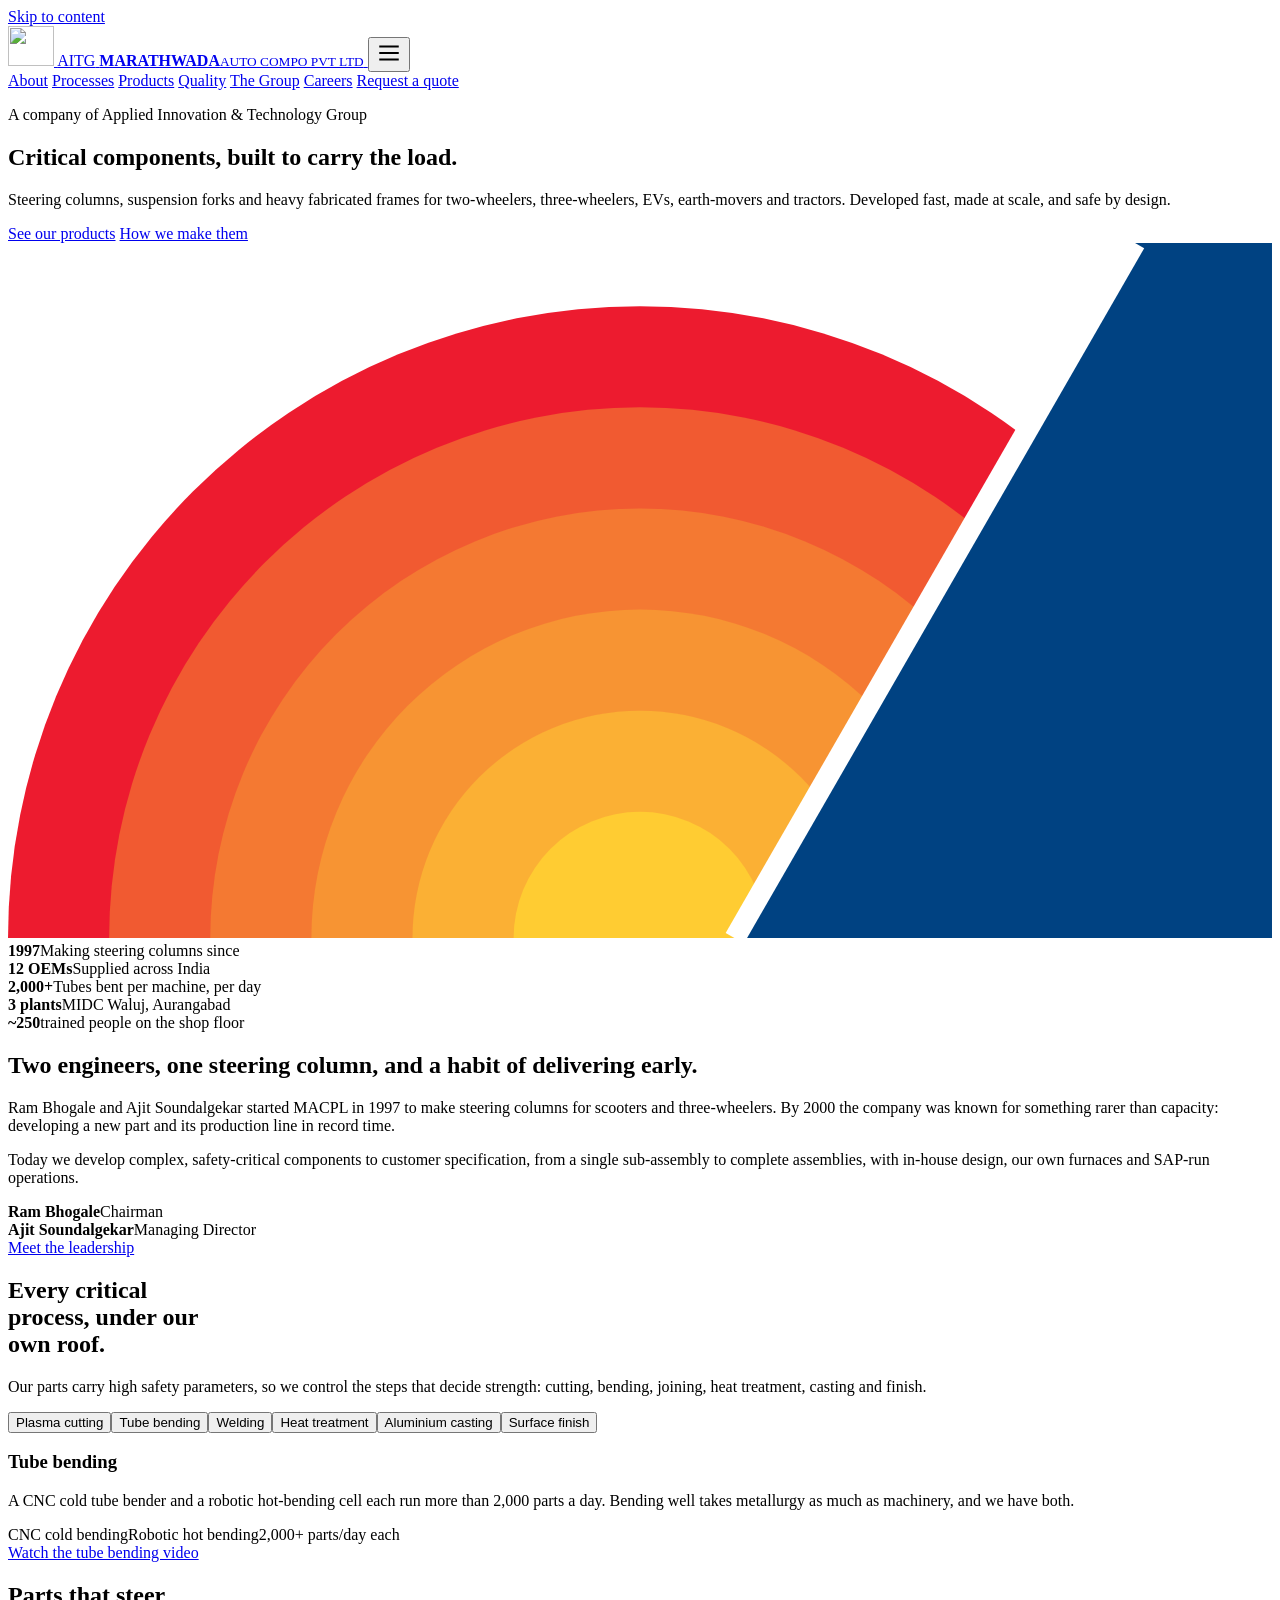
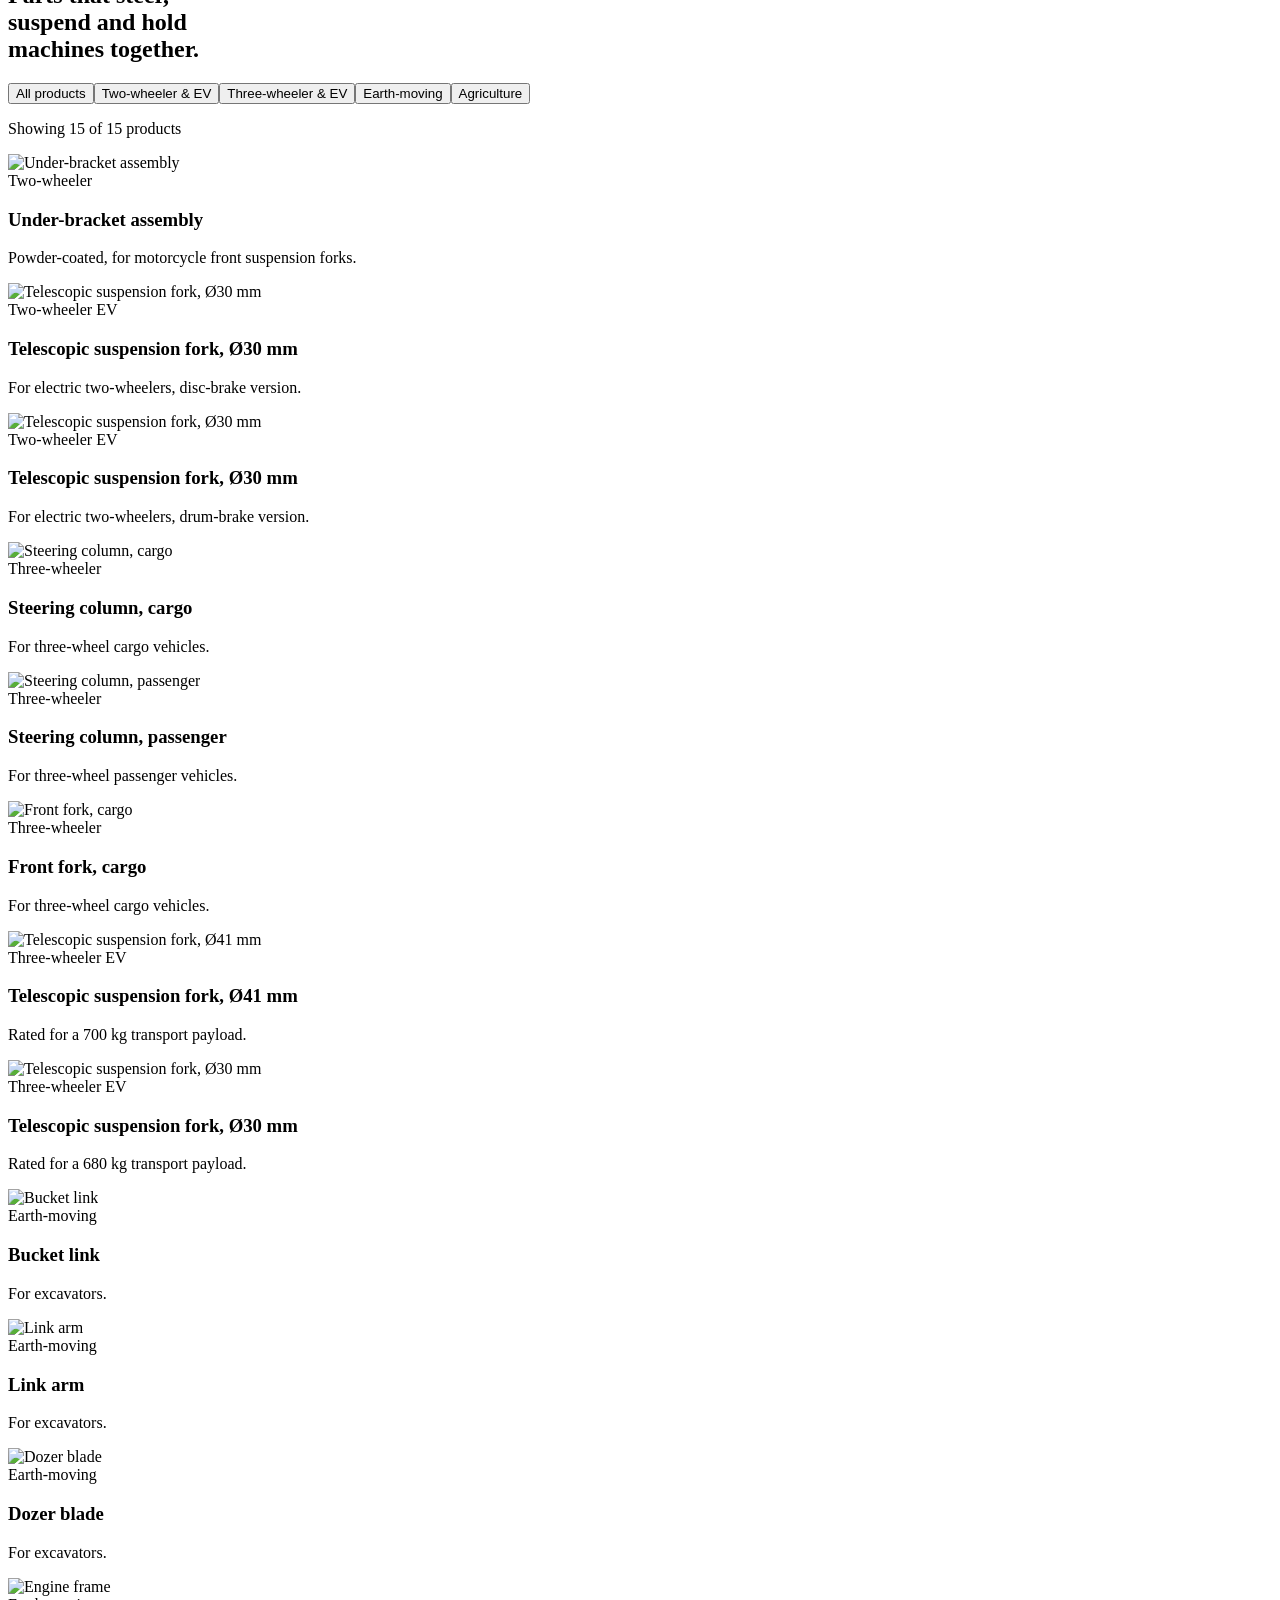
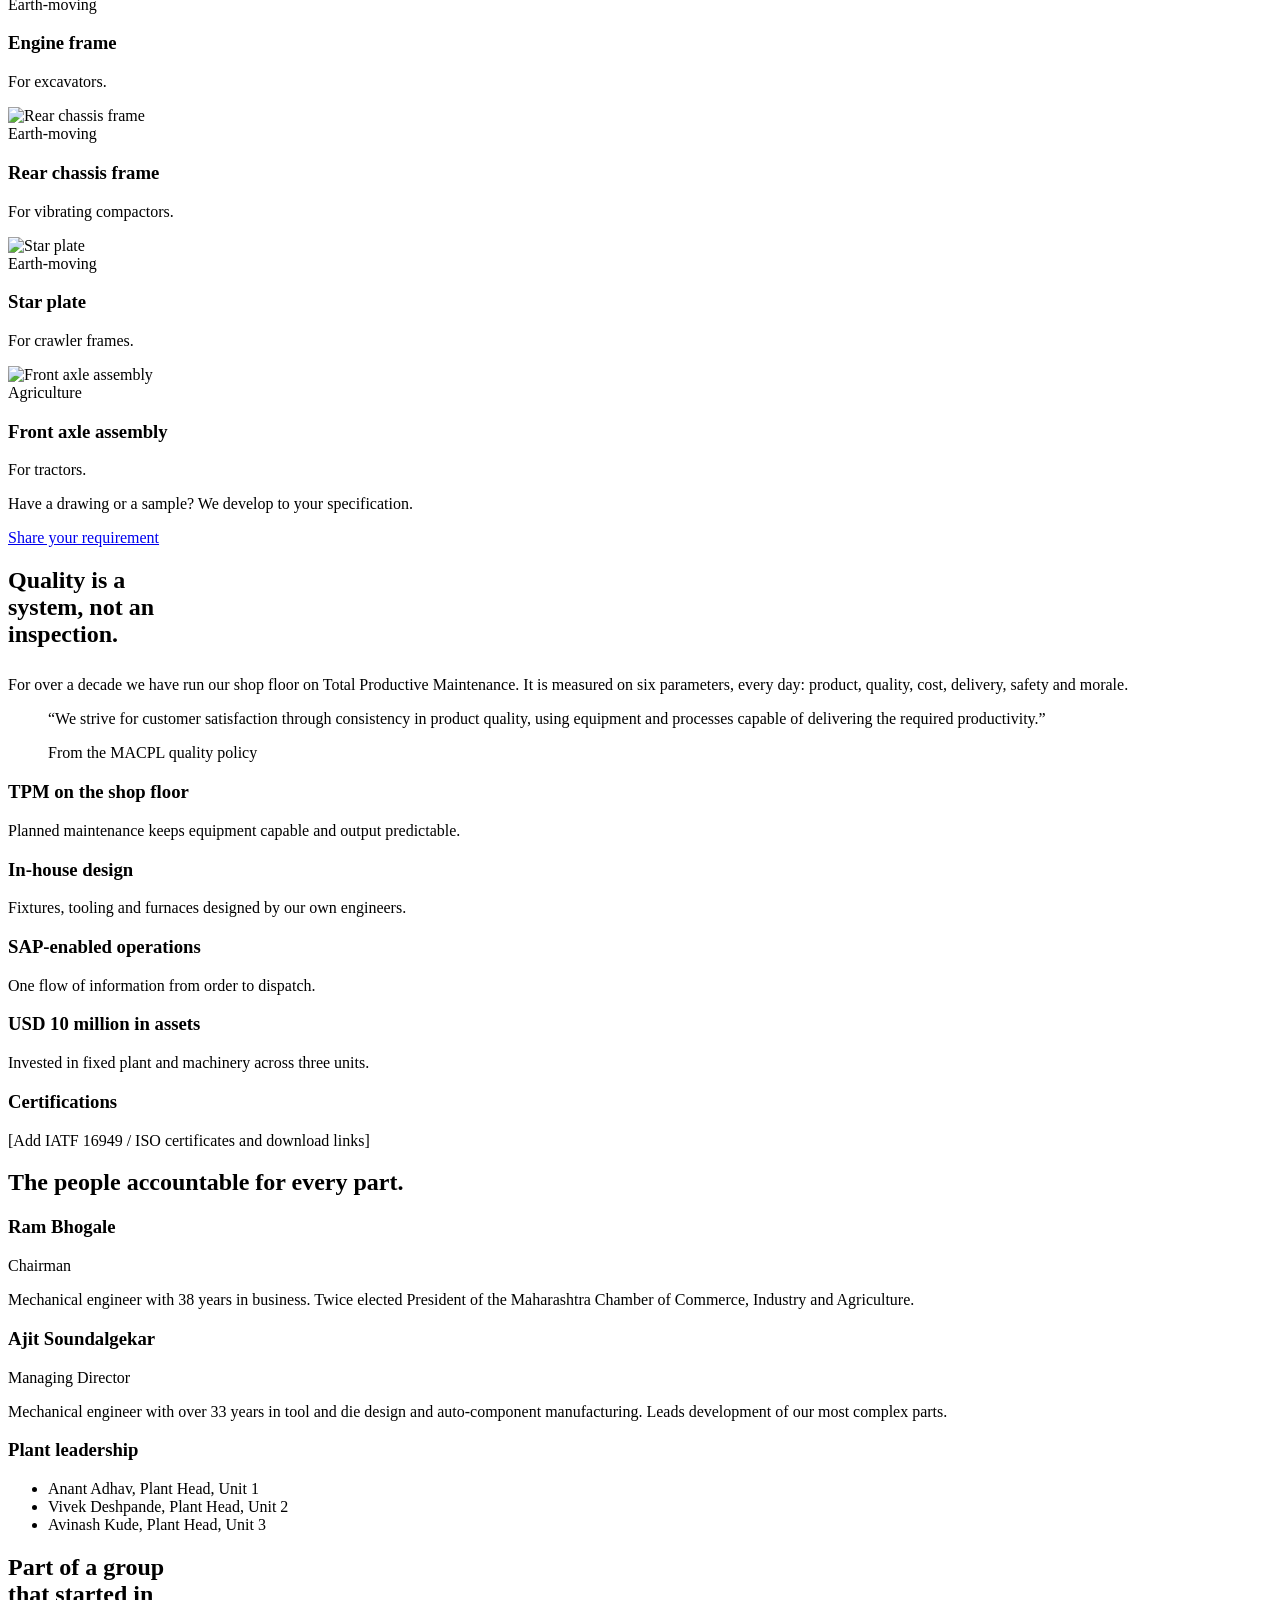
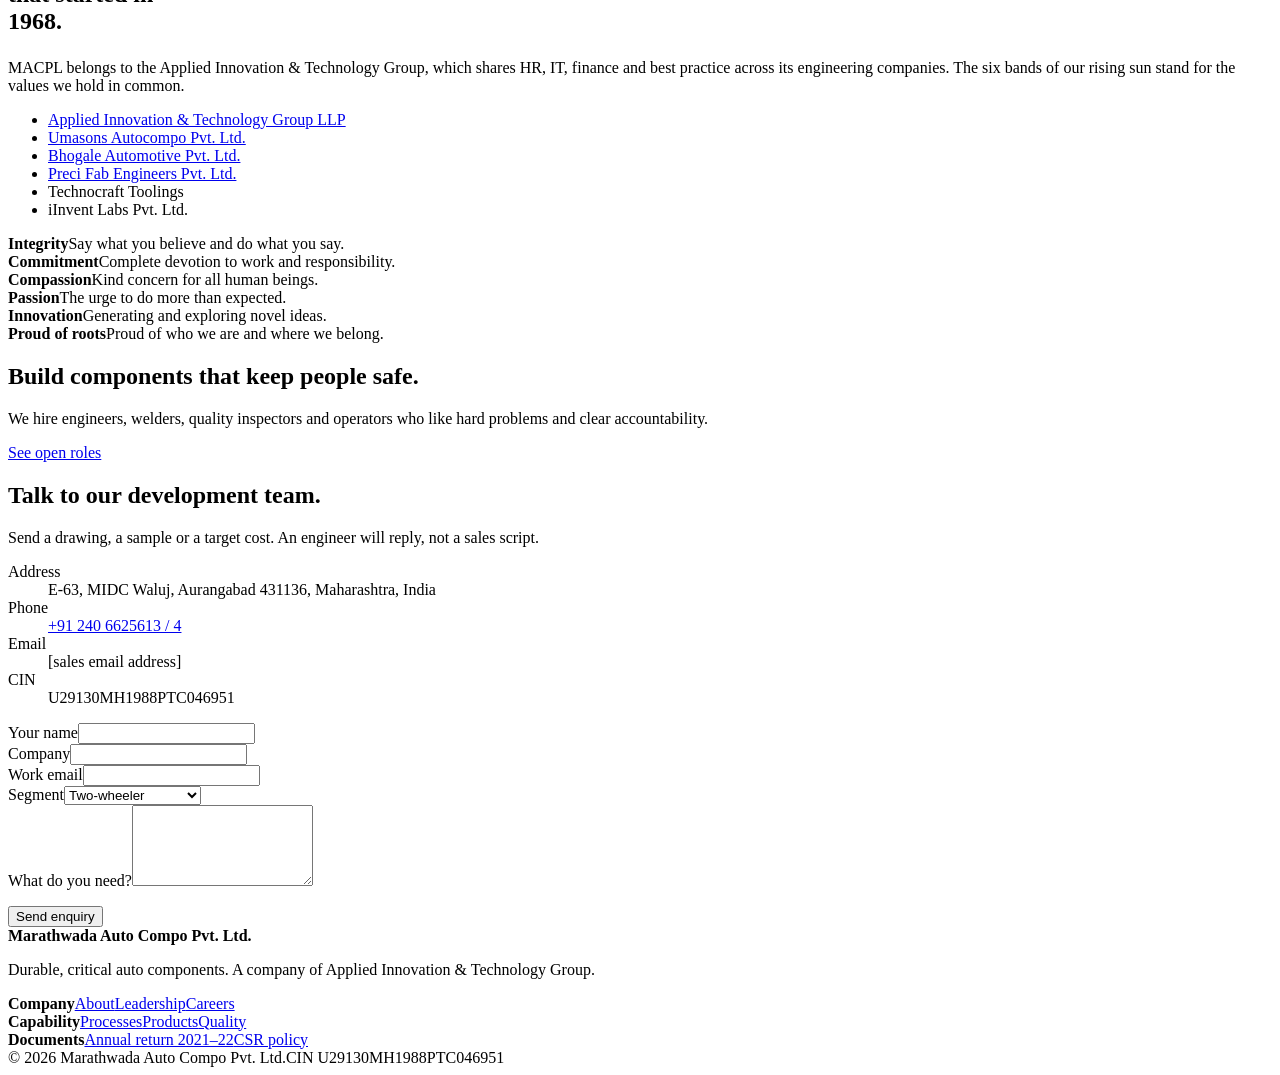
==== index.html @ 418ced43 "Use stand-in photos in place of image placeholders Point process and product data and the About and " ====
<!doctype html>
<html lang="en">
<head>
<meta charset="utf-8">
<meta name="viewport" content="width=device-width, initial-scale=1">
<title>Marathwada Auto Compo Pvt. Ltd. | Critical auto components, Aurangabad</title>
<meta name="description" content="MACPL develops and manufactures safety-critical auto components — steering columns, suspension forks and fabricated frames — for 2W, 3W, EV, earth-moving and agricultural OEMs. MIDC Waluj, Aurangabad.">
<meta name="theme-color" content="#004282">
<meta property="og:title" content="Marathwada Auto Compo Pvt. Ltd.">
<meta property="og:description" content="Critical components, built to carry the load. A company of Applied Innovation &amp; Technology Group.">
<meta property="og:type" content="website">
<link rel="icon" type="image/svg+xml" href="assets/images/sun-mark.svg">
<link rel="preconnect" href="https://fonts.googleapis.com">
<link rel="preconnect" href="https://fonts.gstatic.com" crossorigin>
<link rel="stylesheet" href="https://fonts.googleapis.com/css2?family=Saira:wght@400;500;600;700&amp;display=swap">
<link rel="stylesheet" href="assets/css/style.css">
<script type="application/ld+json">
{"@context":"https://schema.org","@type":"Organization","name":"Marathwada Auto Compo Pvt. Ltd.","alternateName":"MACPL","url":"https://www.macpl-aitg.co/","telephone":"+91-240-6625613","parentOrganization":{"@type":"Organization","name":"Applied Innovation & Technology Group"},"address":{"@type":"PostalAddress","streetAddress":"E-63, MIDC Waluj","addressLocality":"Aurangabad","postalCode":"431136","addressRegion":"Maharashtra","addressCountry":"IN"}}
</script>
</head>
<body>
<a class="skip" href="#main">Skip to content</a>

<header class="site-header">
  <div class="wrap" style="position:relative">
    <a class="brand" href="#top" aria-label="Marathwada Auto Compo home">
      <!-- Replace this lockup with the master AITG–MACPL logo artwork (SVG) from the brand custodian -->
      <img src="assets/images/sun-mark.svg" width="46" height="40" alt="">
      <span class="brand-aitg">AITG</span>
      <span class="brand-rule"></span>
      <span class="brand-name"><b>MARATHWADA</b><small>AUTO COMPO PVT LTD</small></span>
    </a>
    <button class="menu-btn" aria-label="Open menu" aria-expanded="false" aria-controls="site-nav">
      <svg width="26" height="26" viewBox="0 0 24 24" fill="none" stroke="currentColor" stroke-width="2" aria-hidden="true"><path d="M3 6h18M3 12h18M3 18h18"/></svg>
    </button>
    <nav id="site-nav" class="nav" aria-label="Main">
      <a class="navlink" href="#about">About</a>
      <a class="navlink" href="#processes">Processes</a>
      <a class="navlink" href="#products">Products</a>
      <a class="navlink" href="#quality">Quality</a>
      <a class="navlink" href="#group">The Group</a>
      <a class="navlink" href="#careers">Careers</a>
      <a class="btn btn-sun" href="#contact">Request a quote</a>
    </nav>
  </div>
</header>

<main id="main">

<section id="top" class="hero">
  <div class="wrap hero-grid">
    <div class="hero-text">
      <p class="hero-kicker">A company of Applied Innovation &amp; Technology Group</p>
      <h1>Critical components, built to carry the load.</h1>
      <p class="sub">Steering columns, suspension forks and heavy fabricated frames for two-wheelers, three-wheelers, EVs, earth-movers and tractors. Developed fast, made at scale, and safe by design.</p>
      <div class="hero-ctas">
        <a class="btn btn-sun" href="#products">See our products</a>
        <a class="btn btn-line" href="#processes">How we make them</a>
      </div>
    </div>
    <div class="sun-wrap" aria-hidden="true">
      <svg viewBox="0 0 600 330">
        <defs><clipPath id="hz"><rect width="600" height="330"/></clipPath></defs>
        <g clip-path="url(#hz)">
          <circle class="band" style="animation-delay:.05s" cx="300" cy="330" r="300" fill="#ED1B2F"/>
          <circle class="band" style="animation-delay:.15s" cx="300" cy="330" r="252" fill="#F15A31"/>
          <circle class="band" style="animation-delay:.25s" cx="300" cy="330" r="204" fill="#F47932"/>
          <circle class="band" style="animation-delay:.35s" cx="300" cy="330" r="156" fill="#F79433"/>
          <circle class="band" style="animation-delay:.45s" cx="300" cy="330" r="108" fill="#FBB034"/>
          <circle class="band" style="animation-delay:.55s" cx="300" cy="330" r="60" fill="#FFCC32"/>
          <g class="cut"><polygon points="345,330 535,0 620,0 620,330" fill="#004282"/><line x1="345" y1="330" x2="535" y2="0" stroke="#fff" stroke-width="10"/></g>
        </g>
      </svg>
    </div>
  </div>
  <div class="facts">
    <div class="wrap">
      <div class="fact"><b>1997</b><span>Making steering columns since</span></div>
      <div class="fact"><b>12 OEMs</b><span>Supplied across India</span></div>
      <div class="fact"><b>2,000+</b><span>Tubes bent per machine, per day</span></div>
      <div class="fact"><b>3 plants</b><span>MIDC Waluj, Aurangabad</span></div>
    </div>
  </div>
</section>

<section id="about" class="sec">
  <div class="wrap split">
    <div class="about-media">
      <div class="ph" role="img" aria-label="Robotic welding cell on the Unit 1 shop floor" style="background-image:url(assets/images/photos/sections/shop-floor.jpg)"></div>
      <div class="about-badge"><b>~250</b><span>trained people on the shop floor</span></div>
    </div>
    <div class="about-copy">
      <h2 class="sec-h">Two engineers, one steering column, and a habit of delivering early.</h2>
      <p class="lead">Ram Bhogale and Ajit Soundalgekar started MACPL in 1997 to make steering columns for scooters and three-wheelers. By 2000 the company was known for something rarer than capacity: developing a new part and its production line in record time.</p>
      <p class="lead">Today we develop complex, safety-critical components to customer specification, from a single sub-assembly to complete assemblies, with in-house design, our own furnaces and SAP-run operations.</p>
      <div class="people-mini">
        <div><b>Ram Bhogale</b><span>Chairman</span></div>
        <div><b>Ajit Soundalgekar</b><span>Managing Director</span></div>
        <a href="#leadership">Meet the leadership</a>
      </div>
    </div>
  </div>
</section>

<section id="processes" class="sec bg-soft">
  <div class="wrap">
    <div class="sec-top">
      <h2 class="sec-h" style="max-width:16ch">Every critical process, under our own roof.</h2>
      <p>Our parts carry high safety parameters, so we control the steps that decide strength: cutting, bending, joining, heat treatment, casting and finish.</p>
    </div>
    <div class="proc">
      <div id="proc-tabs" class="proc-tabs" role="tablist" aria-label="Processes" aria-orientation="vertical"></div>
      <div id="proc-panel" class="proc-body" role="tabpanel" tabindex="0"></div>
    </div>
  </div>
</section>

<section id="products" class="sec">
  <div class="wrap">
    <h2 class="sec-h" style="max-width:20ch">Parts that steer, suspend and hold machines together.</h2>
    <div id="filters" class="filters" role="group" aria-label="Filter by segment"></div>
    <p id="product-count" class="count" aria-live="polite"></p>
    <div id="product-grid" class="grid-products"></div>
    <div class="cta-band">
      <p>Have a drawing or a sample? We develop to your specification.</p>
      <a class="btn btn-sun" href="#contact">Share your requirement</a>
    </div>
  </div>
</section>

<section id="quality" class="sec dark">
  <div class="wrap split" style="align-items:flex-start">
    <div style="flex:1 1 440px">
      <h2 class="sec-h" style="max-width:16ch">Quality is a system, not an inspection.</h2>
      <p class="lead" style="margin-top:28px">For over a decade we have run our shop floor on Total Productive Maintenance. It is measured on six parameters, every day: product, quality, cost, delivery, safety and morale.</p>
      <blockquote class="quote">
        <p>“We strive for customer satisfaction through consistency in product quality, using equipment and processes capable of delivering the required productivity.”</p>
        <footer>From the MACPL quality policy</footer>
      </blockquote>
    </div>
    <div class="q-grid">
      <div><h3>TPM on the shop floor</h3><p>Planned maintenance keeps equipment capable and output predictable.</p></div>
      <div><h3>In-house design</h3><p>Fixtures, tooling and furnaces designed by our own engineers.</p></div>
      <div><h3>SAP-enabled operations</h3><p>One flow of information from order to dispatch.</p></div>
      <div><h3>USD 10 million in assets</h3><p>Invested in fixed plant and machinery across three units.</p></div>
      <div class="wide"><h3>Certifications</h3><p>[Add IATF 16949 / ISO certificates and download links]</p></div>
    </div>
  </div>
</section>

<section id="leadership" class="sec">
  <div class="wrap">
    <h2 class="sec-h">The people accountable for every part.</h2>
    <div class="people">
      <div class="person">
        <div class="ph avatar" role="img" aria-label="Portrait of Ram Bhogale (placeholder)"></div>
        <h3>Ram Bhogale</h3><p class="role">Chairman</p>
        <p class="bio">Mechanical engineer with 38 years in business. Twice elected President of the Maharashtra Chamber of Commerce, Industry and Agriculture.</p>
      </div>
      <div class="person">
        <div class="ph avatar" role="img" aria-label="Portrait of Ajit Soundalgekar (placeholder)"></div>
        <h3>Ajit Soundalgekar</h3><p class="role">Managing Director</p>
        <p class="bio">Mechanical engineer with over 33 years in tool and die design and auto-component manufacturing. Leads development of our most complex parts.</p>
      </div>
      <div class="plant">
        <h3>Plant leadership</h3>
        <ul>
          <li>Anant Adhav, Plant Head, Unit 1</li>
          <li>Vivek Deshpande, Plant Head, Unit 2</li>
          <li>Avinash Kude, Plant Head, Unit 3</li>
        </ul>
      </div>
    </div>
  </div>
</section>

<section id="group" class="sec bg-soft">
  <div class="wrap split" style="align-items:flex-start">
    <div style="flex:1 1 420px">
      <h2 class="sec-h" style="max-width:16ch">Part of a group that started in 1968.</h2>
      <p class="lead" style="margin-top:24px">MACPL belongs to the Applied Innovation &amp; Technology Group, which shares HR, IT, finance and best practice across its engineering companies. The six bands of our rising sun stand for the values we hold in common.</p>
      <ul class="group-list">
        <li><a href="http://aitg.co/">Applied Innovation &amp; Technology Group LLP</a></li>
        <li><a href="http://www.uacpl-aitg.co/">Umasons Autocompo Pvt. Ltd.</a></li>
        <li><a href="http://bhogaleauto.com/">Bhogale Automotive Pvt. Ltd.</a></li>
        <li><a href="http://www.precifabengineers.com/">Preci Fab Engineers Pvt. Ltd.</a></li>
        <li>Technocraft Toolings</li>
        <li>iInvent Labs Pvt. Ltd.</li>
      </ul>
    </div>
    <div class="values">
      <div class="value v1"><b>Integrity</b><span>Say what you believe and do what you say.</span></div>
      <div class="value v2"><b>Commitment</b><span>Complete devotion to work and responsibility.</span></div>
      <div class="value v3"><b>Compassion</b><span>Kind concern for all human beings.</span></div>
      <div class="value v4"><b>Passion</b><span>The urge to do more than expected.</span></div>
      <div class="value v5"><b>Innovation</b><span>Generating and exploring novel ideas.</span></div>
      <div class="value v6"><b>Proud of roots</b><span>Proud of who we are and where we belong.</span></div>
    </div>
  </div>
</section>

<section id="careers">
  <div class="wrap">
    <div class="careers">
      <div class="txt">
        <h2>Build components that keep people safe.</h2>
        <p>We hire engineers, welders, quality inspectors and operators who like hard problems and clear accountability.</p>
        <a class="btn btn-sun" href="#contact">See open roles</a>
      </div>
      <div class="ph" role="img" aria-label="Production team at Unit 2" style="background-image:url(assets/images/photos/sections/team.jpg)"></div>
    </div>
  </div>
</section>

<section id="contact" class="sec">
  <div class="wrap split" style="align-items:flex-start">
    <div class="contact-info">
      <h2 class="sec-h">Talk to our development team.</h2>
      <p class="lead" style="margin-top:20px">Send a drawing, a sample or a target cost. An engineer will reply, not a sales script.</p>
      <dl>
        <dt>Address</dt><dd>E-63, MIDC Waluj, Aurangabad 431136, Maharashtra, India</dd>
        <dt>Phone</dt><dd><a href="tel:+912406625613">+91 240 6625613 / 4</a></dd>
        <dt>Email</dt><dd>[sales email address]</dd>
        <dt>CIN</dt><dd>U29130MH1988PTC046951</dd>
      </dl>
    </div>
    <div class="form-box">
      <!-- Add data-endpoint="https://your-form-handler" to send submissions -->
      <form id="enquiry" novalidate>
        <div class="form-grid">
          <div class="field"><label for="f-name">Your name</label><input id="f-name" name="name" type="text" autocomplete="name" required aria-describedby="f-name-err"><span id="f-name-err" class="err"></span></div>
          <div class="field"><label for="f-co">Company</label><input id="f-co" name="company" type="text" autocomplete="organization"></div>
          <div class="field"><label for="f-mail">Work email</label><input id="f-mail" name="email" type="email" autocomplete="email" required aria-describedby="f-mail-err"><span id="f-mail-err" class="err"></span></div>
          <div class="field"><label for="f-seg">Segment</label><select id="f-seg" name="segment"><option>Two-wheeler</option><option>Three-wheeler / EV</option><option>Earth-moving</option><option>Agriculture</option><option>Other</option></select></div>
          <div class="field full"><label for="f-msg">What do you need?</label><textarea id="f-msg" name="message" rows="5" required aria-describedby="f-msg-err"></textarea><span id="f-msg-err" class="err"></span></div>
        </div>
        <p id="form-status" class="err" role="alert"></p>
        <button class="btn btn-sun" type="submit">Send enquiry</button>
      </form>
      <div id="sent" class="sent" hidden>
        <div class="hue-bar" style="background:#F79433"></div>
        <h3 tabindex="-1">Enquiry sent</h3>
        <p>Thank you. Our development team will contact you shortly.</p>
        <button id="send-another" class="pill" type="button" style="align-self:flex-start;background:#004282;color:#fff;margin-top:12px">Send another enquiry</button>
      </div>
    </div>
  </div>
</section>

</main>

<footer class="site-footer">
  <div class="brand-bar"></div>
  <div class="wrap foot">
    <div class="foot-about"><b>Marathwada Auto Compo Pvt. Ltd.</b><p>Durable, critical auto components. A company of Applied Innovation &amp; Technology Group.</p></div>
    <div class="col"><strong>Company</strong><a href="#about">About</a><a href="#leadership">Leadership</a><a href="#careers">Careers</a></div>
    <div class="col"><strong>Capability</strong><a href="#processes">Processes</a><a href="#products">Products</a><a href="#quality">Quality</a></div>
    <div class="col"><strong>Documents</strong><a href="https://www.macpl-aitg.co/images/financials/MACPL-Annual-Return-2021-2022.pdf">Annual return 2021–22</a><a href="https://www.macpl-aitg.co/images/financials/MACPL-CSR-Policy-2022.pdf">CSR policy</a></div>
  </div>
  <div class="wrap legal"><span>© <span id="year">2026</span> Marathwada Auto Compo Pvt. Ltd.</span><span>CIN U29130MH1988PTC046951</span></div>
</footer>

<script src="assets/js/main.js" defer></script>
</body>
</html>
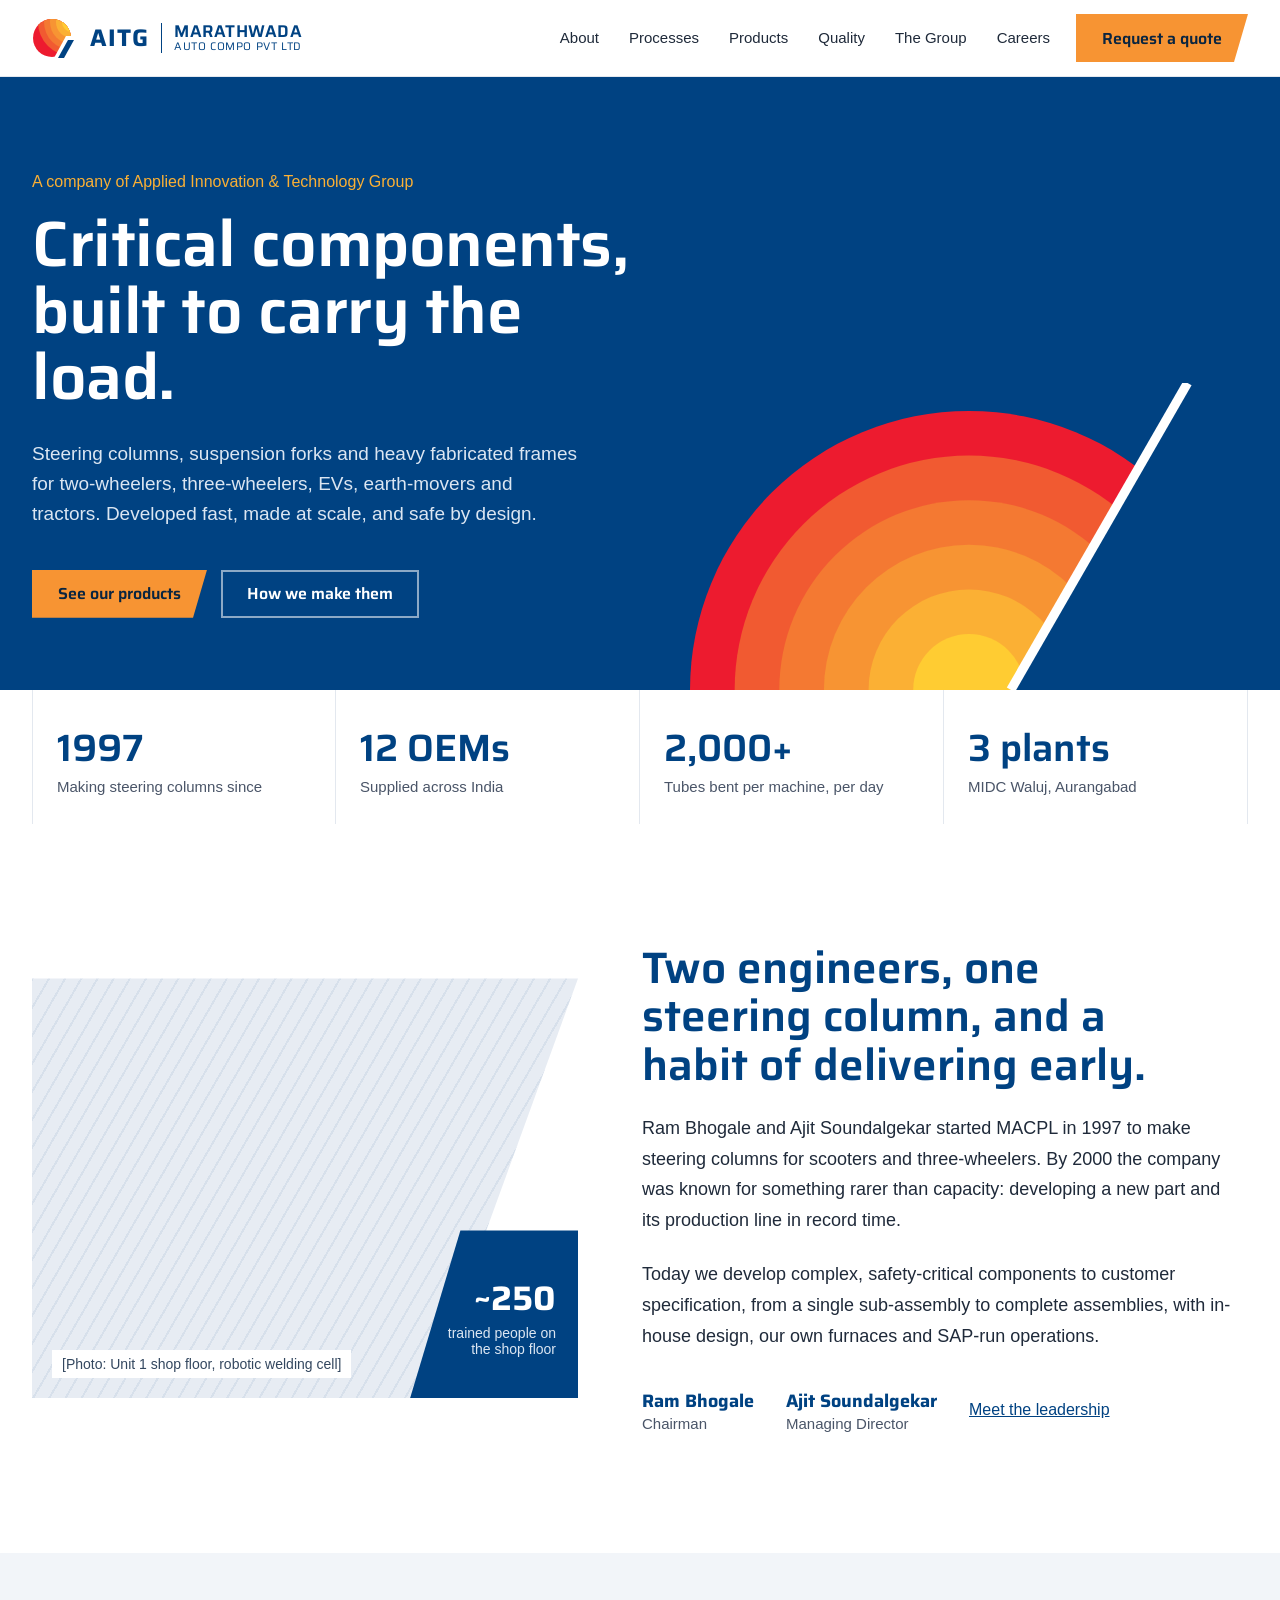
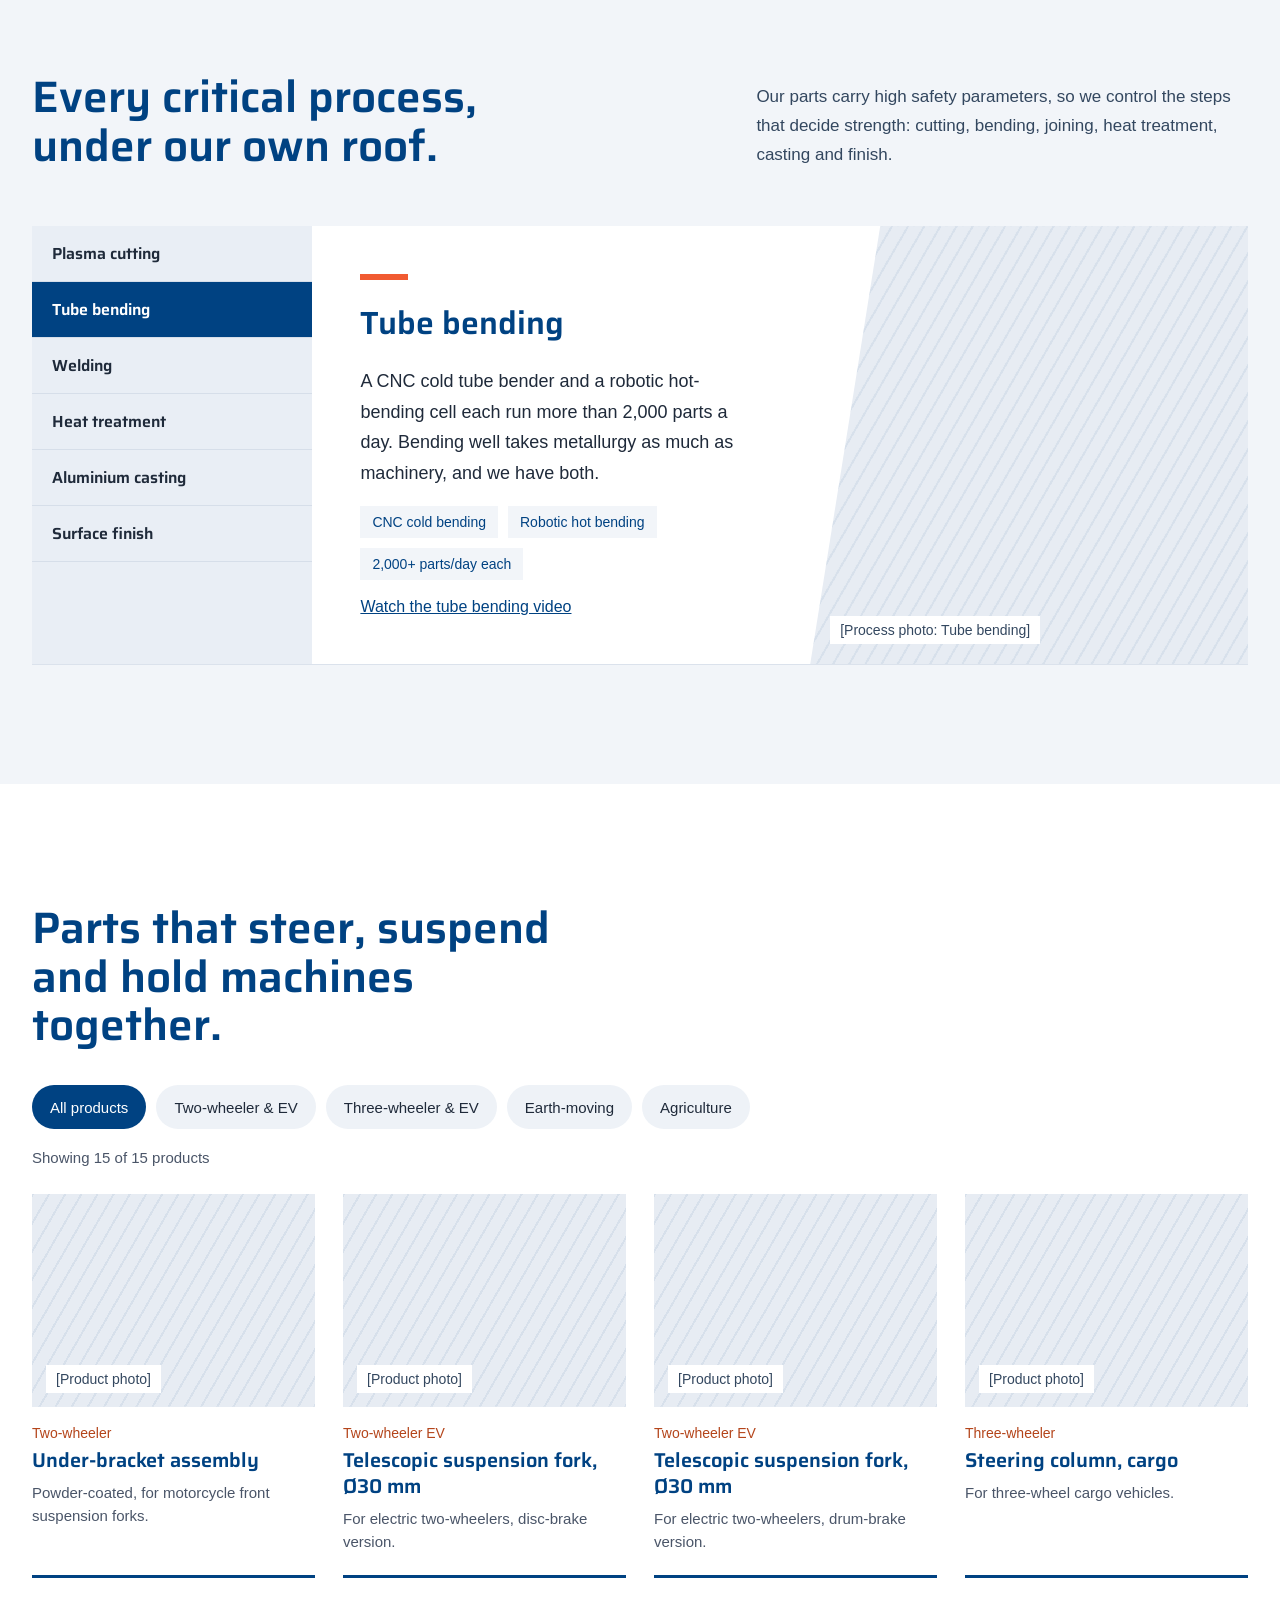
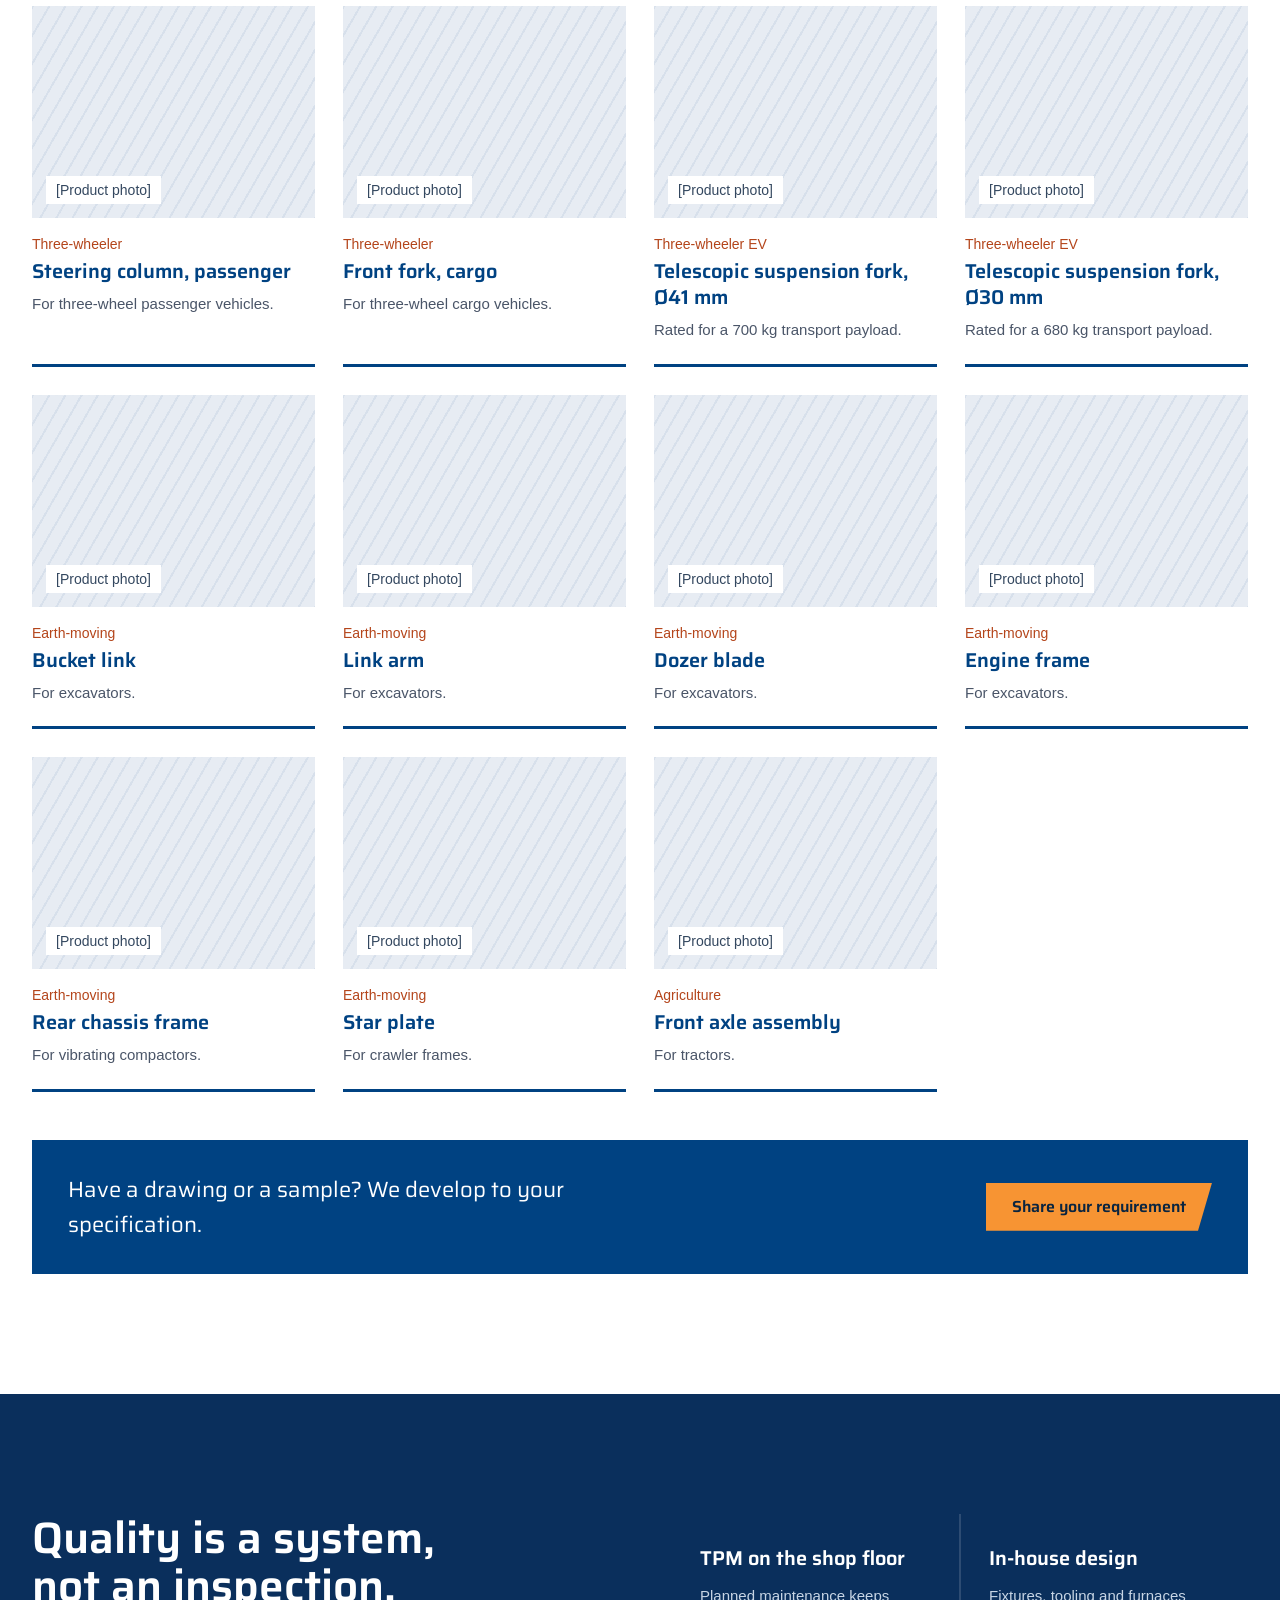
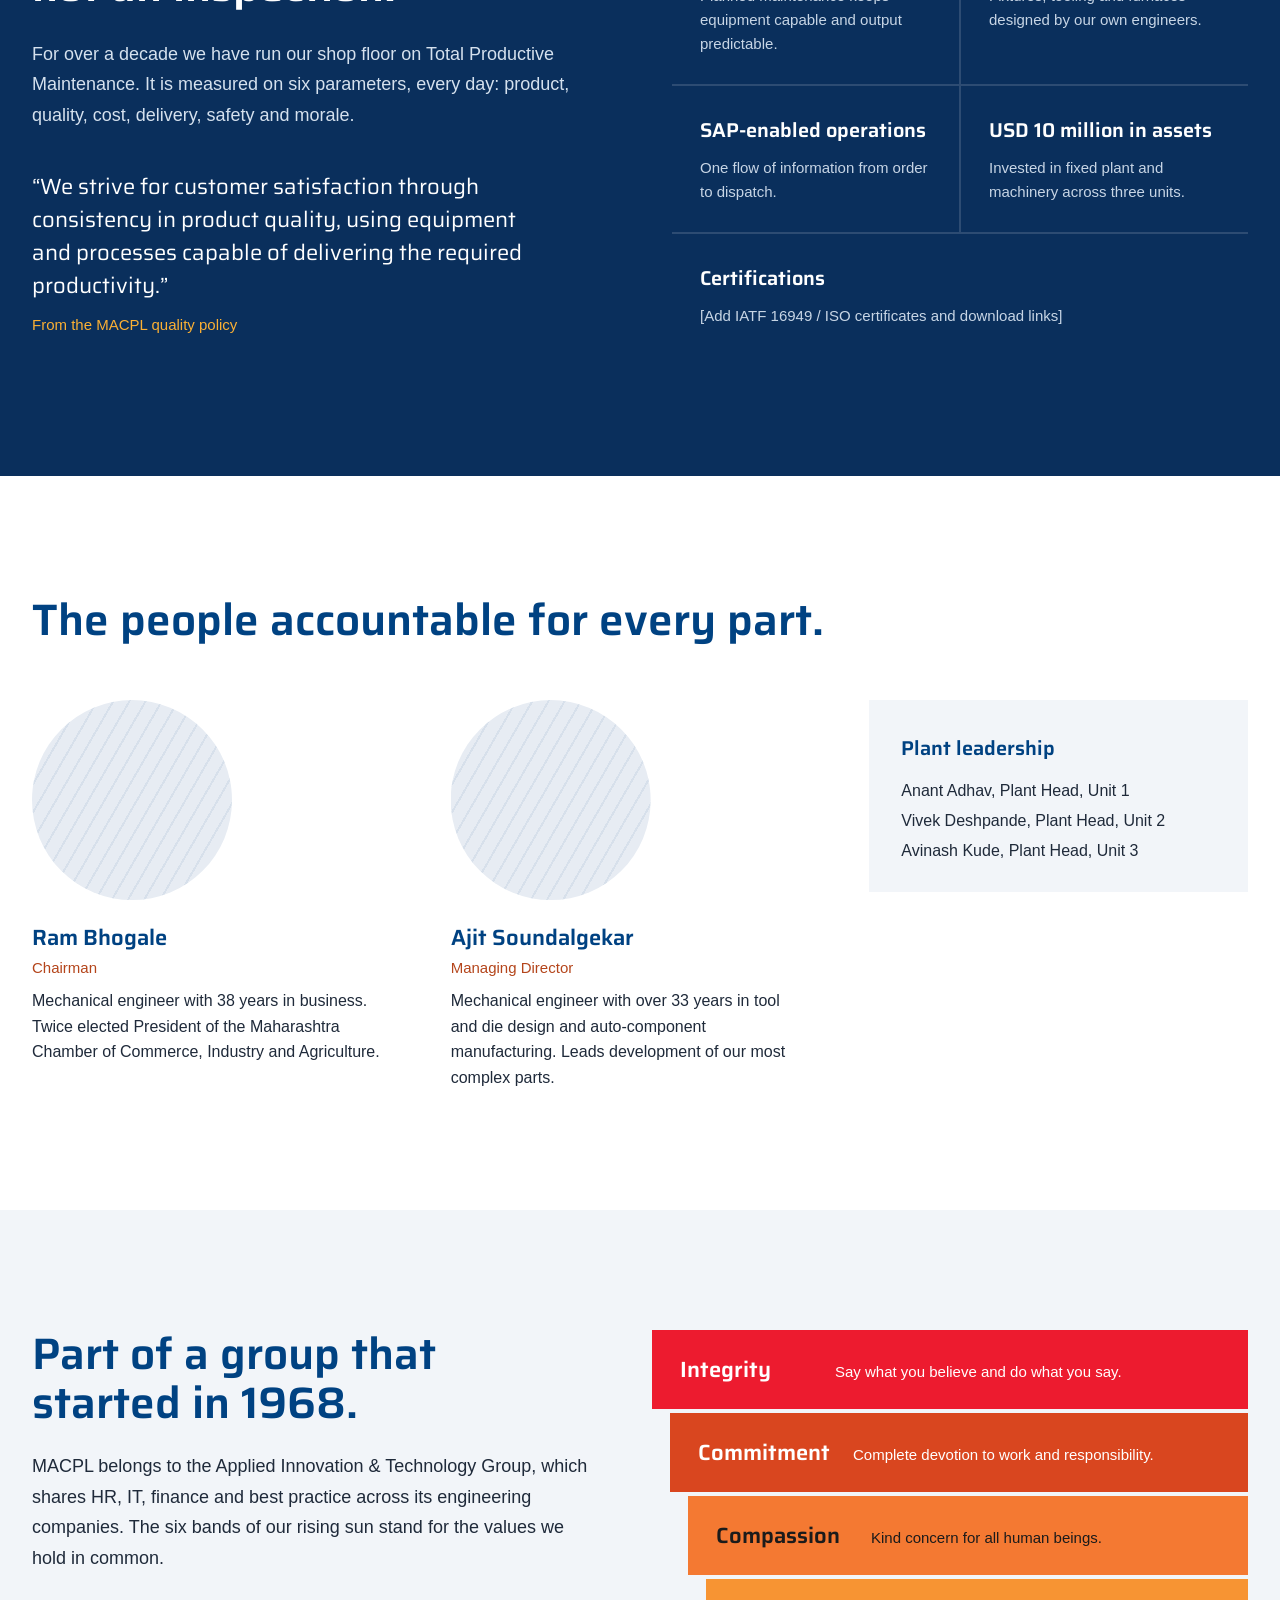
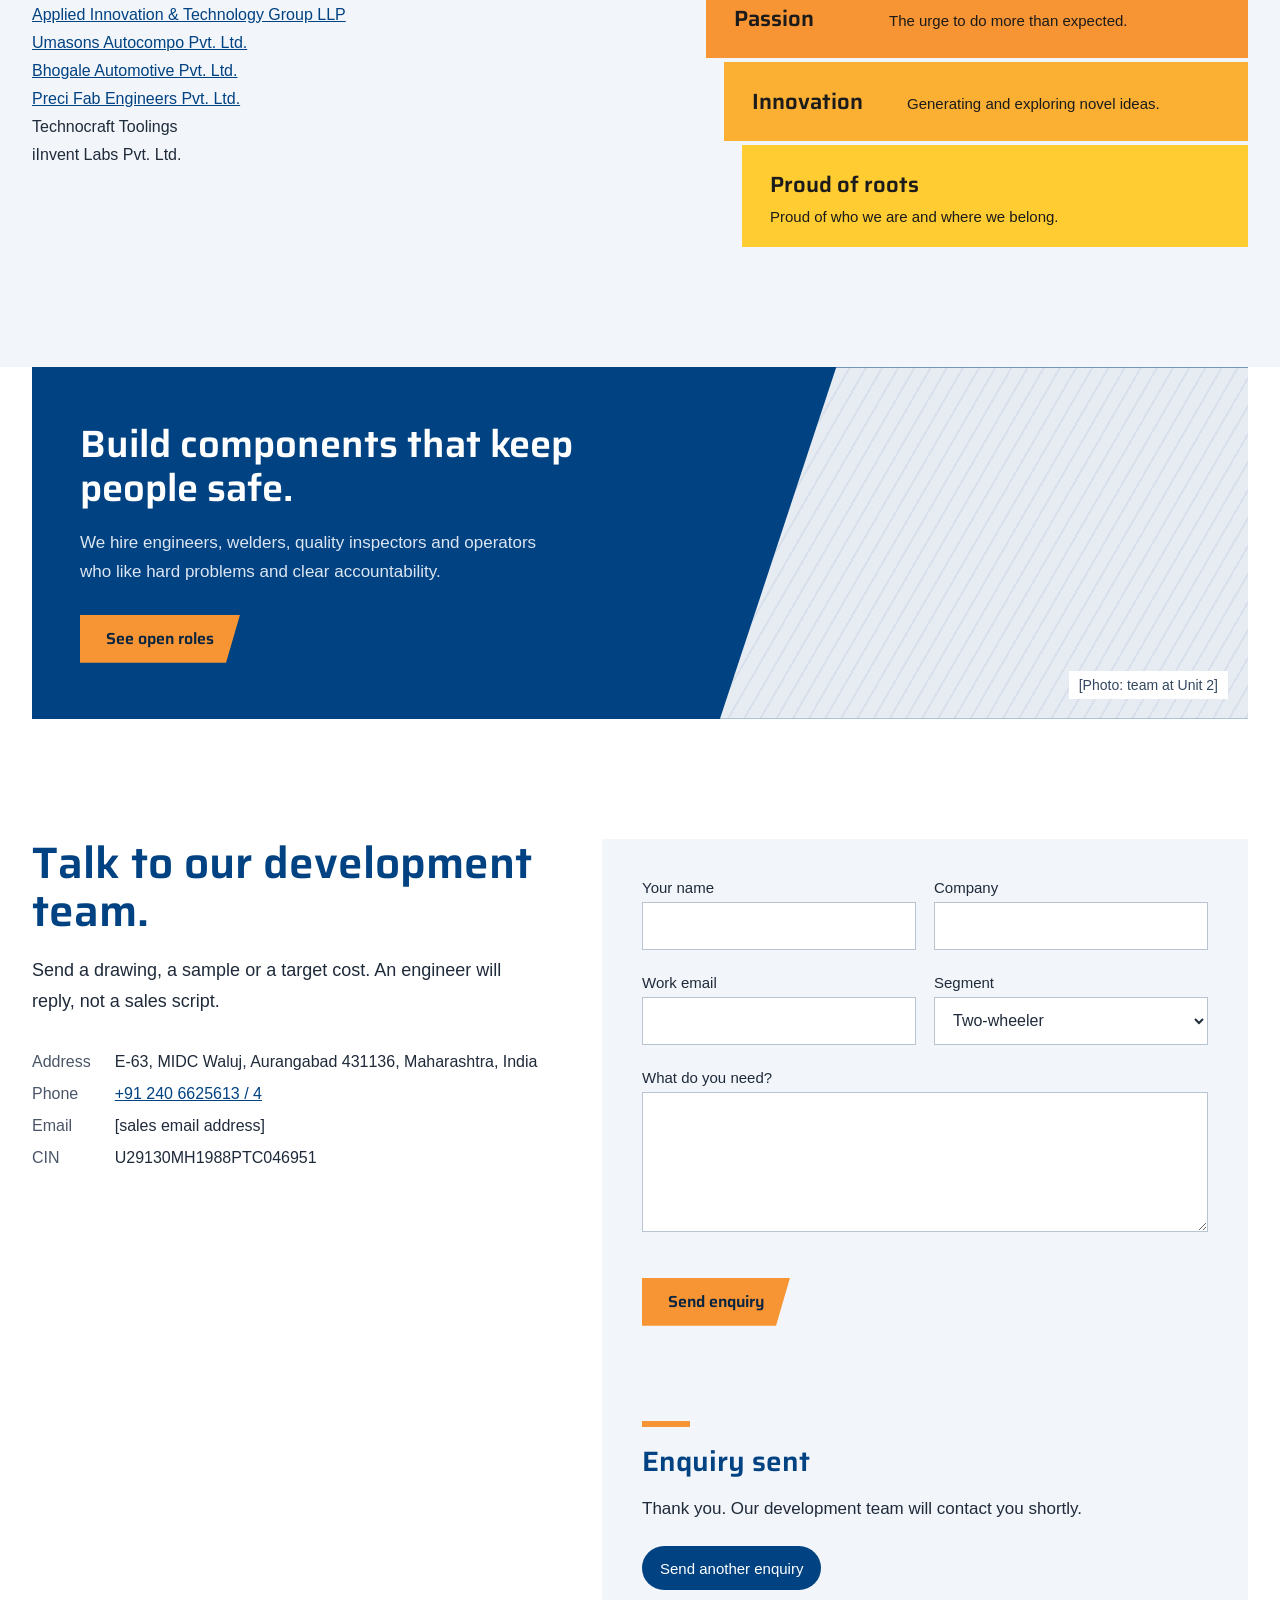
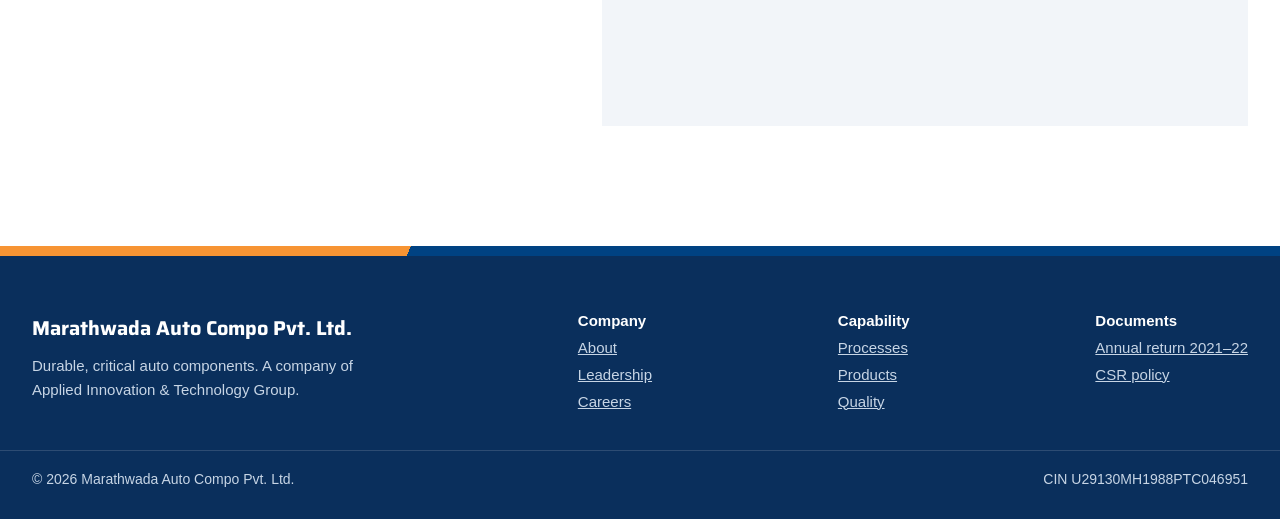
==== commit c6f16f92: "Add MACPL homepage static site Homepage v1: markup with SEO meta and schema.org data, brand styles, " ====
--- a/index.html
+++ b/index.html
@@ -86,7 +86,7 @@
 <section id="about" class="sec">
   <div class="wrap split">
     <div class="about-media">
-      <div class="ph" role="img" aria-label="Robotic welding cell on the Unit 1 shop floor" style="background-image:url(assets/images/photos/sections/shop-floor.jpg)"></div>
+      <div class="ph"><span class="ph-label">[Photo: Unit 1 shop floor, robotic welding cell]</span></div>
       <div class="about-badge"><b>~250</b><span>trained people on the shop floor</span></div>
     </div>
     <div class="about-copy">
@@ -207,7 +207,7 @@
         <p>We hire engineers, welders, quality inspectors and operators who like hard problems and clear accountability.</p>
         <a class="btn btn-sun" href="#contact">See open roles</a>
       </div>
-      <div class="ph" role="img" aria-label="Production team at Unit 2" style="background-image:url(assets/images/photos/sections/team.jpg)"></div>
+      <div class="ph"><span class="ph-label">[Photo: team at Unit 2]</span></div>
     </div>
   </div>
 </section>
--- a/assets/css/style.css
+++ b/assets/css/style.css
@@ -0,0 +1,219 @@
+/* MACPL website — brand tokens from AITG Brand Identity Guidelines */
+:root{
+  --blue:#004282;        /* Pantone 287C */
+  --navy:#0a2f5c;
+  --red:#ED1B2F; --o1:#F15A31; --o2:#F47932; /* Pantone 152C */
+  --o3:#F79433; --o4:#FBB034; --yellow:#FFCC32;
+  --ink:#1f2a3a; --muted:#4a5568; --soft:#f2f5f9; --line:#e3e8ef;
+  --rust:#b4451b; /* accessible orange for small text on white */
+  --head:"Sansation","Saira","Trebuchet MS",sans-serif;
+  --body:"Trebuchet MS","Segoe UI",sans-serif;
+}
+*{box-sizing:border-box}
+html{scroll-behavior:smooth;scroll-padding-top:80px}
+body{margin:0;background:#fff;color:var(--ink);font-family:var(--body);overflow-x:hidden}
+img{max-width:100%;display:block}
+a{color:var(--blue)}a:hover{color:var(--o1)}
+h1,h2,h3{font-family:var(--head);font-weight:600;margin:0}
+.wrap{max-width:1280px;margin:0 auto;padding:0 32px}
+.sec{padding:120px 0}
+.sec-h{font-size:44px;line-height:1.1;color:var(--blue)}
+.lead{font-size:18px;line-height:1.7;max-width:60ch}
+.skip{position:absolute;left:-999px;top:0;background:var(--yellow);color:#000;padding:10px 14px;z-index:100}
+.skip:focus{left:8px}
+:focus-visible{outline:3px solid var(--o4);outline-offset:2px}
+
+/* Header */
+.site-header{position:sticky;top:0;z-index:50;background:#fff;border-bottom:1px solid var(--line)}
+.site-header .wrap{display:flex;align-items:center;justify-content:space-between;gap:16px;padding-top:14px;padding-bottom:14px}
+.brand{display:flex;align-items:center;gap:12px;text-decoration:none}
+.brand-aitg{font-family:var(--head);font-weight:700;font-size:24px;letter-spacing:1px;color:var(--blue)}
+.brand-rule{width:1px;height:30px;background:var(--blue)}
+.brand-name{display:flex;flex-direction:column;line-height:1.05;color:var(--blue);font-family:var(--head)}
+.brand-name b{font-size:17px;letter-spacing:.5px;font-weight:600}
+.brand-name small{font-size:11px;letter-spacing:.6px}
+.nav{display:flex;align-items:center;gap:22px}
+.nav a.navlink{color:var(--ink);text-decoration:none;font-size:15px;padding:12px 4px;border-bottom:2px solid transparent}
+.nav a.navlink:hover{color:var(--blue);border-bottom-color:var(--o3)}
+.menu-btn{display:none;background:none;border:0;width:48px;height:48px;cursor:pointer;color:var(--blue)}
+
+/* Buttons */
+.btn{display:inline-flex;align-items:center;justify-content:center;min-height:48px;padding:0 26px;font-family:var(--head);font-weight:600;font-size:16px;text-decoration:none;border:0;cursor:pointer;clip-path:polygon(0 0,100% 0,calc(100% - 14px) 100%,0 100%)}
+.btn-sun{background:var(--o3);color:#0a2540}.btn-sun:hover{background:var(--o4);color:#0a2540}
+.btn-line{color:#fff;box-shadow:inset 0 0 0 2px rgba(255,255,255,.55);clip-path:none}
+.btn-line:hover{color:#fff;box-shadow:inset 0 0 0 2px #fff}
+
+/* Hero */
+.hero{background:var(--blue);color:#fff;overflow:hidden}
+.hero-grid{display:flex;flex-wrap:wrap;gap:40px;align-items:flex-end;padding-top:96px}
+.hero-text{flex:1 1 520px;padding-bottom:72px;animation:fadeUp .9s .3s cubic-bezier(.2,.7,.2,1) both}
+.hero-kicker{margin:0 0 20px;color:var(--o4);font-size:16px}
+.hero h1{font-size:64px;line-height:1.04;letter-spacing:-.5px;max-width:14ch}
+.hero p.sub{margin:28px 0 0;font-size:19px;line-height:1.6;max-width:52ch;color:#dbe6f2}
+.hero-ctas{display:flex;flex-wrap:wrap;gap:14px;margin-top:40px}
+.sun-wrap{flex:1 1 460px;display:flex;justify-content:flex-end}
+.sun-wrap svg{width:100%;max-width:600px;height:auto;display:block}
+.band{transform-box:fill-box;transform-origin:50% 100%;animation:rise 1.4s cubic-bezier(.16,.8,.2,1) both}
+.cut{animation:cutIn 1s .9s cubic-bezier(.2,.7,.2,1) both}
+@keyframes rise{from{transform:translateY(105%)}to{transform:none}}
+@keyframes cutIn{from{transform:translateX(160px);opacity:0}to{transform:none;opacity:1}}
+@keyframes fadeUp{from{opacity:0;transform:translateY(16px)}to{opacity:1;transform:none}}
+.facts{background:#fff}
+.facts .wrap{display:grid;grid-template-columns:repeat(auto-fit,minmax(220px,1fr))}
+.fact{padding:28px 24px;border-right:1px solid var(--line)}
+.fact:first-child{border-left:1px solid var(--line)}
+.fact b{display:block;font-family:var(--head);font-weight:600;font-size:38px;color:var(--blue)}
+.fact span{font-size:15px;color:var(--muted)}
+
+/* Image placeholders — replace with <img> */
+.ph{background-color:#e7ecf3;background-image:repeating-linear-gradient(120deg,rgba(0,66,130,.07) 0 2px,transparent 2px 14px);background-size:cover;background-position:center;display:flex;align-items:flex-end;padding:20px}
+.ph-label{font-size:14px;color:#33475f;background:#fff;padding:6px 10px}
+
+/* About */
+.split{display:flex;flex-wrap:wrap;gap:64px;align-items:center}
+.about-media{flex:1 1 420px;position:relative;min-height:420px}
+.about-media .ph{position:absolute;inset:0;clip-path:polygon(0 0,100% 0,72% 100%,0 100%)}
+.about-badge{position:absolute;right:0;bottom:0;width:168px;height:168px;background:var(--blue);color:#fff;display:flex;flex-direction:column;justify-content:center;align-items:flex-end;text-align:right;padding:22px;clip-path:polygon(30% 0,100% 0,100% 100%,0 100%)}
+.about-badge b{font-family:var(--head);font-size:34px}
+.about-badge span{font-size:14px;color:#dbe6f2}
+.about-copy{flex:1 1 480px}
+.about-copy h2{max-width:18ch}
+.about-copy p{margin:24px 0 0}
+.people-mini{display:flex;flex-wrap:wrap;gap:32px;margin-top:36px;align-items:center}
+.people-mini b{display:block;font-family:var(--head);font-size:18px;color:var(--blue)}
+.people-mini span{font-size:15px;color:var(--muted)}
+
+/* Processes */
+.bg-soft{background:var(--soft)}
+.sec-top{display:flex;flex-wrap:wrap;justify-content:space-between;gap:24px;align-items:flex-end}
+.sec-top p{margin:0;font-size:17px;line-height:1.7;max-width:52ch;color:#33475f}
+.proc{display:flex;flex-wrap:wrap;margin-top:56px;background:#fff;box-shadow:0 1px 0 #dbe2ec}
+.proc-tabs{flex:1 1 280px;display:flex;flex-direction:column;background:#e9eef5}
+.tab{font-family:var(--head);font-size:16px;font-weight:600;text-align:left;border:0;border-bottom:1px solid #d6dee9;background:transparent;color:var(--ink);cursor:pointer;min-height:56px;padding:0 20px;transition:background .25s,color .25s}
+.tab[aria-selected="true"]{background:var(--blue);color:#fff}
+.tab:hover:not([aria-selected="true"]){background:#dfe6f0}
+.proc-body{flex:999 1 560px;min-width:0;display:flex;flex-wrap:wrap}
+.proc-text{flex:1 1 360px;padding:48px;display:flex;flex-direction:column;gap:18px}
+.proc-text h3{font-size:32px;color:var(--blue)}
+.proc-text p{margin:0;font-size:18px;line-height:1.7;max-width:48ch}
+.hue-bar{width:48px;height:6px}
+.tags{display:flex;flex-wrap:wrap;gap:10px}
+.tags span{font-size:14px;padding:8px 12px;background:var(--soft);color:var(--blue)}
+.proc-media{flex:1 1 300px;min-height:340px;clip-path:polygon(16% 0,100% 0,100% 100%,0 100%)}
+.anim-in{animation:panelIn .45s cubic-bezier(.2,.7,.2,1)}
+@keyframes panelIn{from{opacity:0;transform:translateX(18px)}to{opacity:1;transform:none}}
+
+/* Products */
+.filters{display:flex;flex-wrap:wrap;gap:10px;margin-top:36px}
+.pill{font-family:var(--body);font-size:15px;border:0;cursor:pointer;min-height:44px;padding:0 18px;border-radius:22px;background:#eef2f7;color:var(--ink);transition:background .2s,color .2s}
+.pill[aria-pressed="true"]{background:var(--blue);color:#fff}
+.count{margin:20px 0 0;font-size:15px;color:var(--muted)}
+.grid-products{display:grid;grid-template-columns:repeat(auto-fill,minmax(260px,1fr));gap:28px;margin-top:28px}
+.product{border-bottom:3px solid var(--blue)}
+.product .ph{aspect-ratio:4/3;padding:14px}
+.product .meta{padding:18px 0 22px}
+.product .seg{font-size:14px;color:var(--rust)}
+.product h3{margin-top:6px;font-size:20px;line-height:1.3;color:var(--blue)}
+.product p{margin:8px 0 0;font-size:15px;line-height:1.55;color:var(--muted)}
+.cta-band{margin-top:48px;display:flex;flex-wrap:wrap;gap:20px;align-items:center;justify-content:space-between;padding:32px 36px;background:var(--blue);color:#fff}
+.cta-band p{margin:0;font-family:var(--head);font-size:22px;max-width:40ch}
+
+/* Quality */
+.dark{background:var(--navy);color:#fff}
+.dark .sec-h{color:#fff}
+.dark p.lead{color:#d5e1ee}
+.quote{margin:40px 0 0;max-width:56ch}
+.quote p{margin:0;font-family:var(--head);font-size:22px;line-height:1.5}
+.quote footer{margin-top:14px;font-size:15px;color:var(--o4)}
+.q-grid{flex:1 1 440px;display:grid;grid-template-columns:repeat(2,minmax(0,1fr));gap:2px;background:rgba(255,255,255,.14);align-self:flex-start}
+.q-grid div{background:var(--navy);padding:28px}
+.q-grid h3{font-size:20px}
+.q-grid p{margin:10px 0 0;font-size:15px;line-height:1.6;color:#c7d5e5}
+.q-grid .wide{grid-column:span 2}
+
+/* Leadership */
+.people{display:grid;grid-template-columns:repeat(auto-fit,minmax(260px,1fr));gap:40px;margin-top:56px}
+.avatar{aspect-ratio:1/1;max-width:200px;clip-path:circle(50% at 50% 50%)}
+.person h3{margin-top:20px;font-size:22px;color:var(--blue)}
+.person .role{margin:4px 0 0;font-size:15px;color:var(--rust)}
+.person p.bio{margin:12px 0 0;font-size:16px;line-height:1.6;max-width:40ch}
+.plant{background:var(--soft);padding:32px;align-self:start}
+.plant h3{font-size:20px;color:var(--blue)}
+.plant ul{list-style:none;margin:18px 0 0;padding:0;display:flex;flex-direction:column;gap:12px}
+
+/* Group & values */
+.group-list{list-style:none;margin:32px 0 0;padding:0;display:flex;flex-direction:column;gap:10px}
+.values{flex:1 1 460px;display:flex;flex-direction:column;gap:4px}
+.value{padding:22px 28px;display:flex;flex-wrap:wrap;gap:6px 20px;align-items:baseline}
+.value b{font-family:var(--head);font-size:22px;font-weight:600;min-width:9ch}
+.value span{font-size:15px}
+.v1{background:var(--red);color:#fff}
+.v2{background:#D9461F;color:#fff;margin-left:18px}
+.v3{background:var(--o2);color:#1b1b1b;margin-left:36px}
+.v4{background:var(--o3);color:#1b1b1b;margin-left:54px}
+.v5{background:var(--o4);color:#1b1b1b;margin-left:72px}
+.v6{background:var(--yellow);color:#1b1b1b;margin-left:90px}
+
+/* Careers */
+.careers{display:flex;flex-wrap:wrap;background:var(--blue);color:#fff}
+.careers .txt{flex:1 1 520px;padding:56px 48px}
+.careers h2{font-size:38px;line-height:1.15;max-width:20ch}
+.careers p{margin:18px 0 28px;font-size:17px;line-height:1.7;max-width:52ch;color:#dbe6f2}
+.careers .ph{flex:1 1 360px;min-height:280px;clip-path:polygon(22% 0,100% 0,100% 100%,0 100%);justify-content:flex-end}
+
+/* Contact */
+.contact-info{flex:1 1 380px}
+.contact-info dl{margin:36px 0 0;display:grid;grid-template-columns:max-content 1fr;gap:14px 24px;font-size:16px}
+.contact-info dt{color:var(--muted)}
+.contact-info dd{margin:0}
+.form-box{flex:1 1 520px;background:var(--soft);padding:40px}
+.form-grid{display:grid;grid-template-columns:repeat(auto-fit,minmax(220px,1fr));gap:18px}
+.field{display:flex;flex-direction:column;gap:6px}
+.field.full{grid-column:1/-1}
+.field label{font-size:15px}
+input,textarea,select{font-family:var(--body);font-size:16px;border:1px solid #b9c4d3;padding:12px 14px;min-height:48px;width:100%;background:#fff;color:var(--ink)}
+textarea{min-height:140px;resize:vertical}
+.field .err{font-size:14px;color:#b3261e;min-height:0}
+input[aria-invalid="true"],textarea[aria-invalid="true"]{border-color:#b3261e}
+.form-box .btn{margin-top:24px}
+.sent{min-height:360px;display:flex;flex-direction:column;justify-content:center;gap:12px}
+.sent h3{font-size:28px;color:var(--blue)}
+.sent p{margin:0;font-size:17px;line-height:1.6}
+
+/* Footer */
+.site-footer{background:var(--navy);color:#c7d5e5}
+.brand-bar{height:10px;background:linear-gradient(115deg,var(--o3) 0 32%,var(--blue) 32% 100%)}
+.foot{display:flex;flex-wrap:wrap;gap:48px;justify-content:space-between;padding-top:56px;padding-bottom:40px;font-size:15px}
+.foot .col{display:flex;flex-direction:column;gap:10px}
+.foot .col strong{color:#fff}
+.foot a{color:#c7d5e5}.foot a:hover{color:#fff}
+.foot-about{flex:1 1 260px;max-width:360px}
+.foot-about b{font-family:var(--head);font-size:20px;color:#fff}
+.foot-about p{margin:10px 0 0;line-height:1.6}
+.legal{border-top:1px solid rgba(255,255,255,.14);padding-top:20px;padding-bottom:32px;font-size:14px;display:flex;flex-wrap:wrap;justify-content:space-between;gap:12px}
+
+/* Responsive */
+@media (max-width:980px){
+  .menu-btn{display:inline-flex;align-items:center;justify-content:center}
+  .nav{display:none;position:absolute;left:0;right:0;top:100%;background:#fff;flex-direction:column;align-items:stretch;gap:0;padding:8px 32px 24px;border-bottom:1px solid var(--line)}
+  .nav.open{display:flex}
+  .nav a.navlink{padding:14px 0;border-bottom:1px solid var(--line)}
+  .nav .btn{margin-top:16px}
+}
+@media (max-width:820px){
+  .wrap{padding:0 20px}
+  .sec{padding:80px 0}
+  .hero h1{font-size:40px}
+  .sec-h{font-size:32px}
+  .sun-wrap{display:none}
+  .hero-grid{padding-top:64px}
+  .proc-text{padding:32px 24px}
+  .q-grid{grid-template-columns:1fr}.q-grid .wide{grid-column:auto}
+  .v2,.v3,.v4,.v5,.v6{margin-left:0}
+  .careers .txt{padding:40px 24px}
+  .form-box{padding:24px}
+}
+@media (prefers-reduced-motion:reduce){
+  html{scroll-behavior:auto}
+  .band,.cut,.hero-text,.anim-in{animation:none}
+}
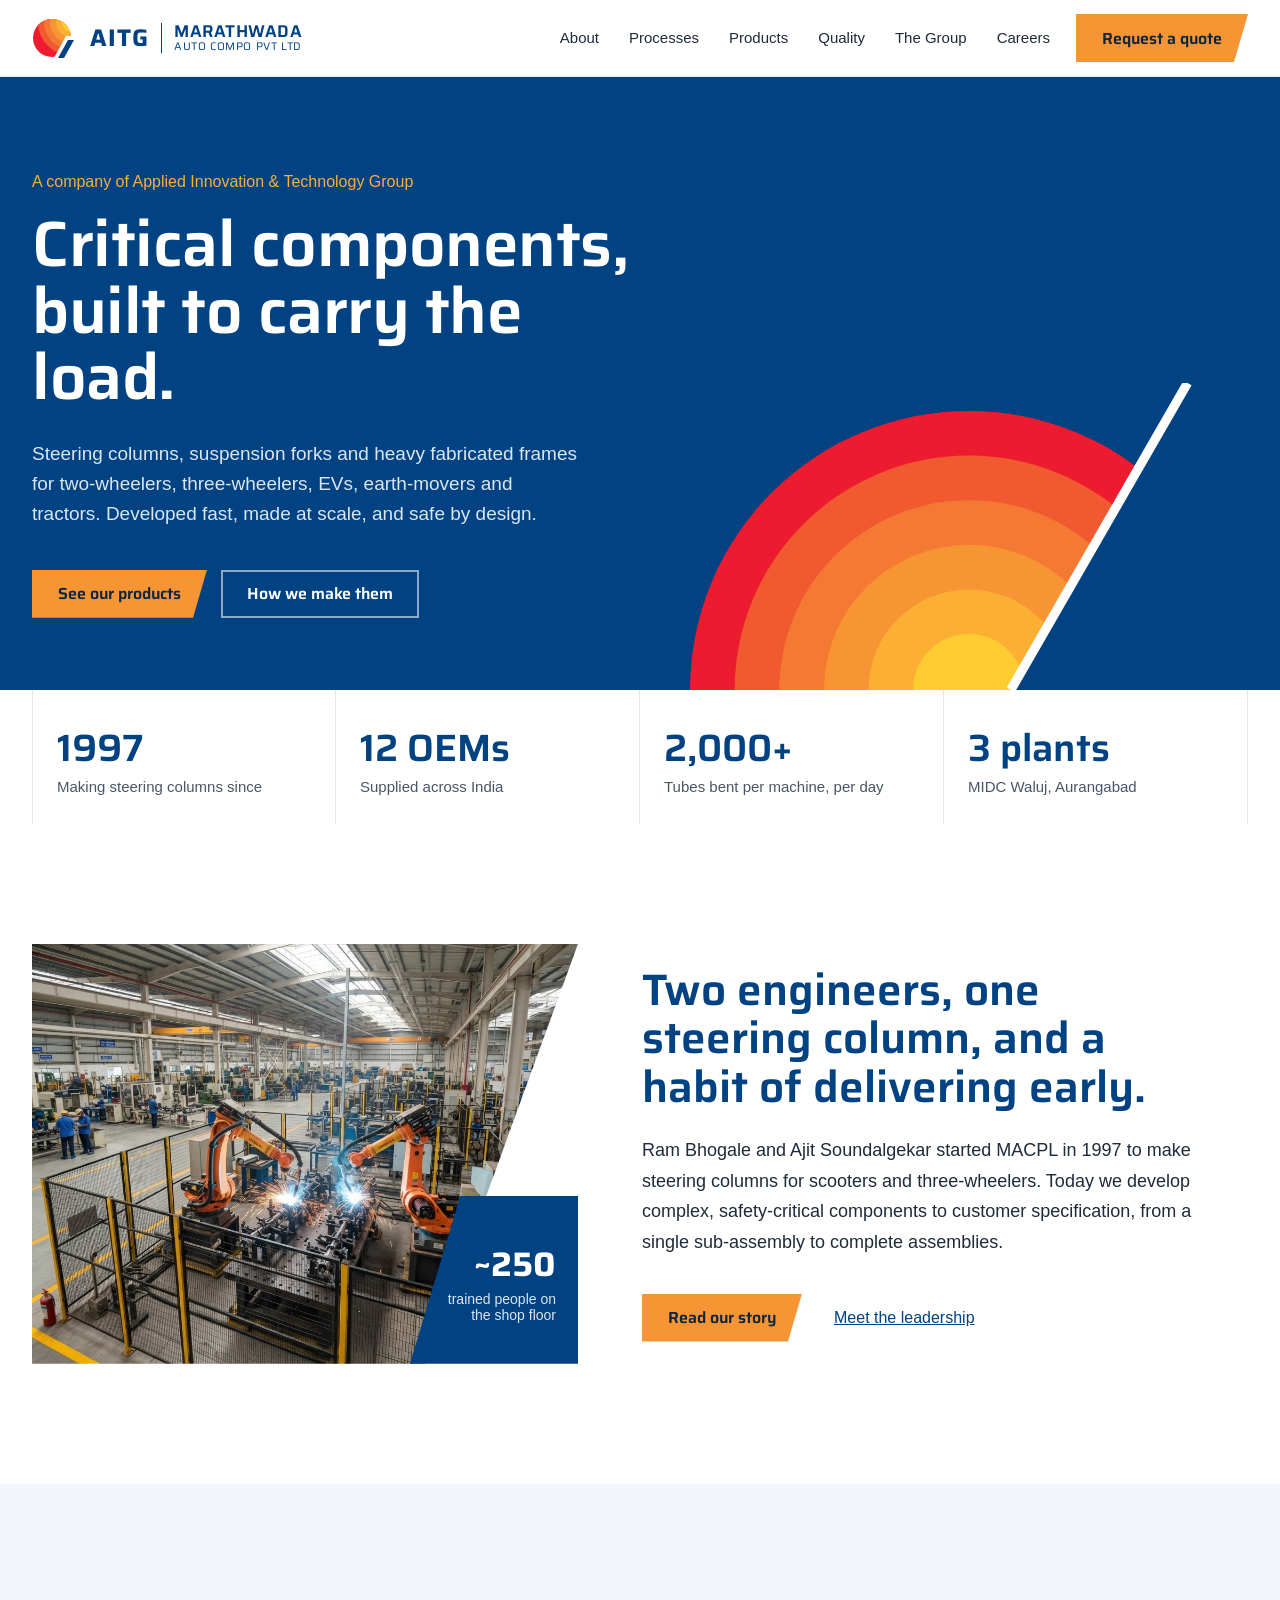
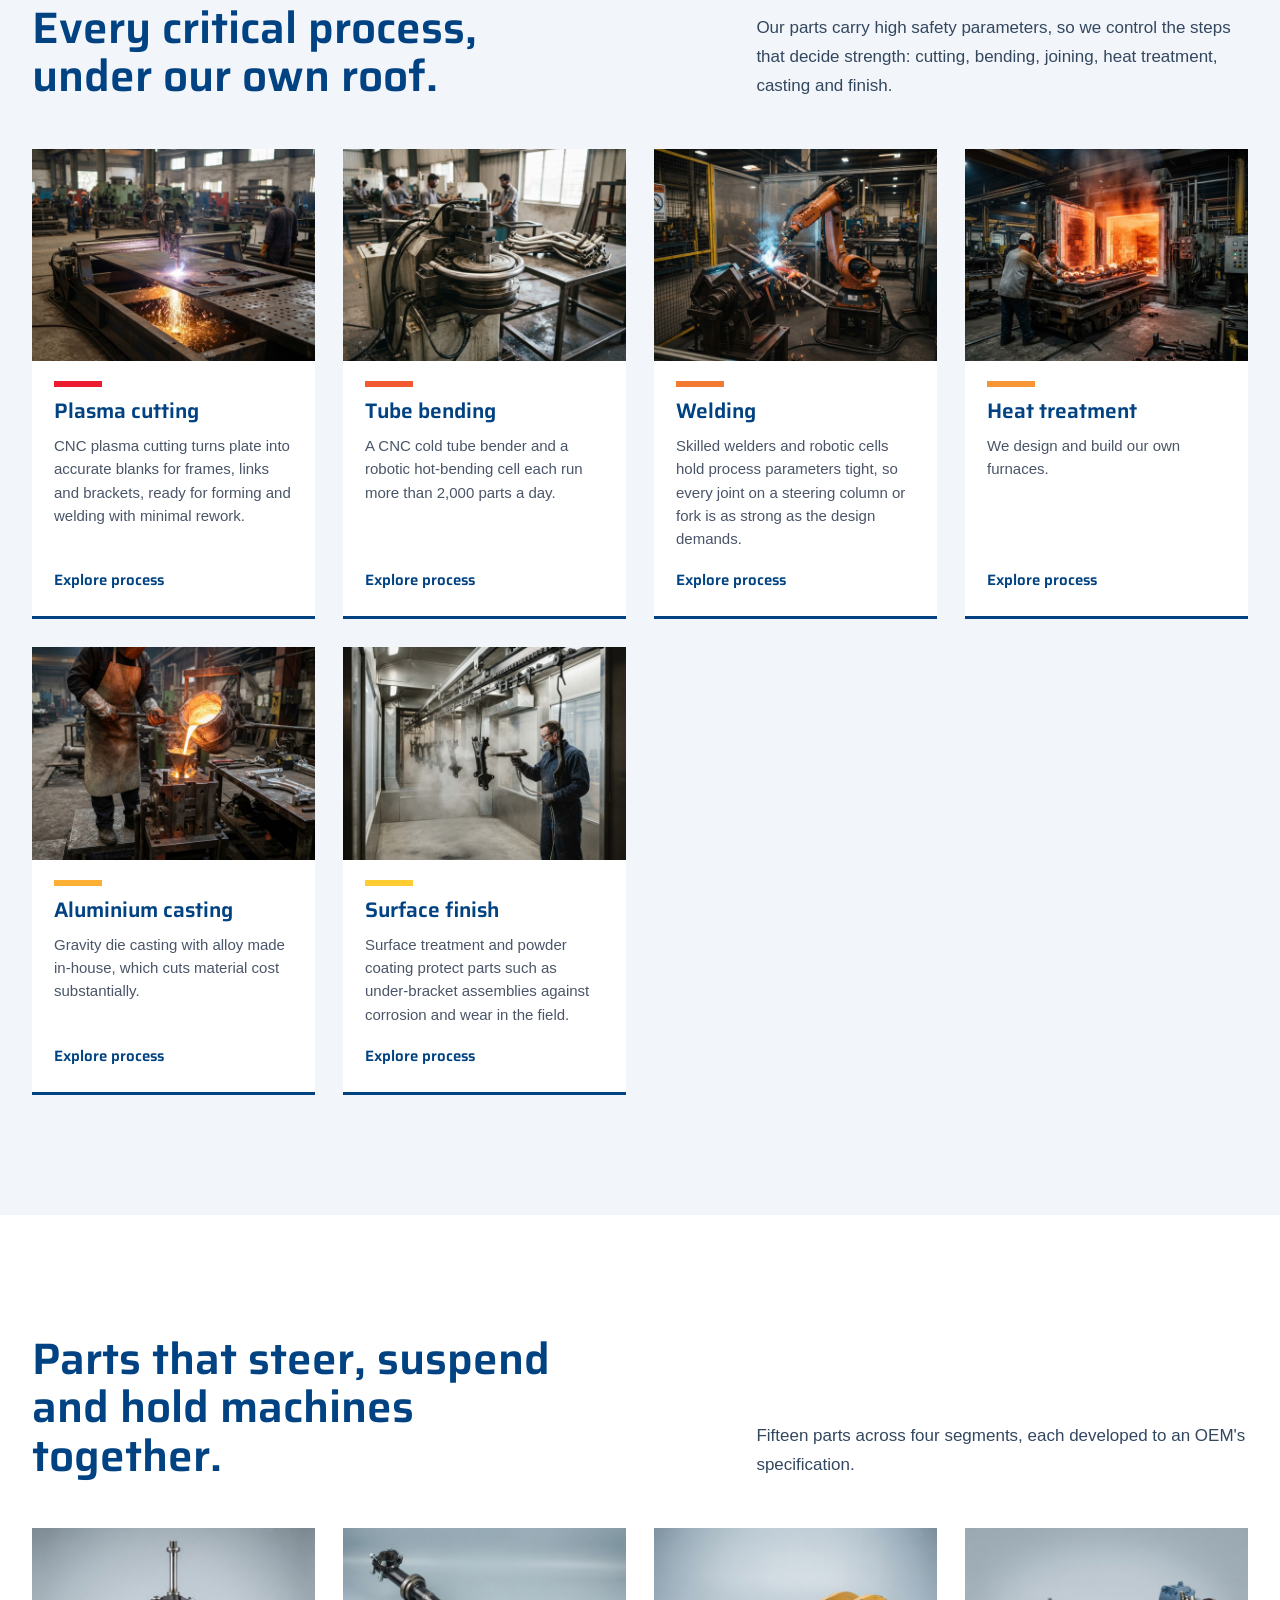
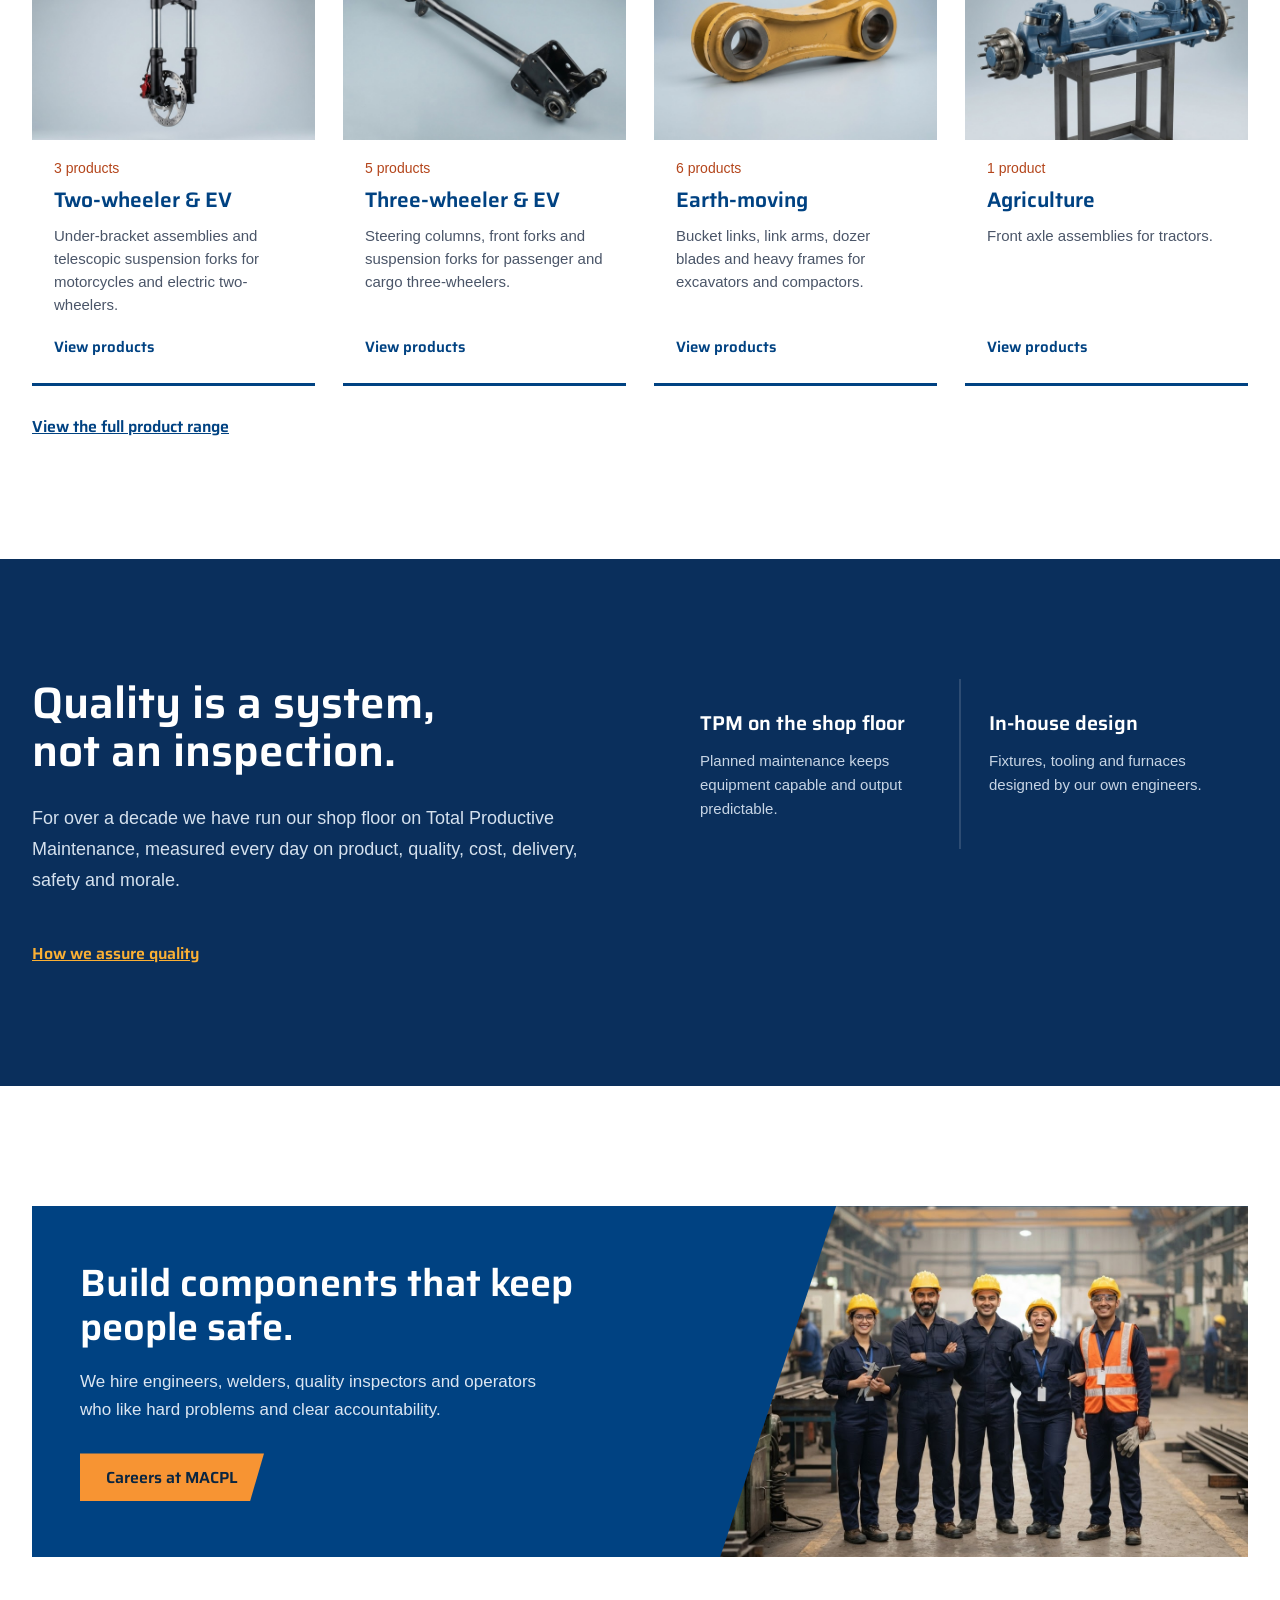
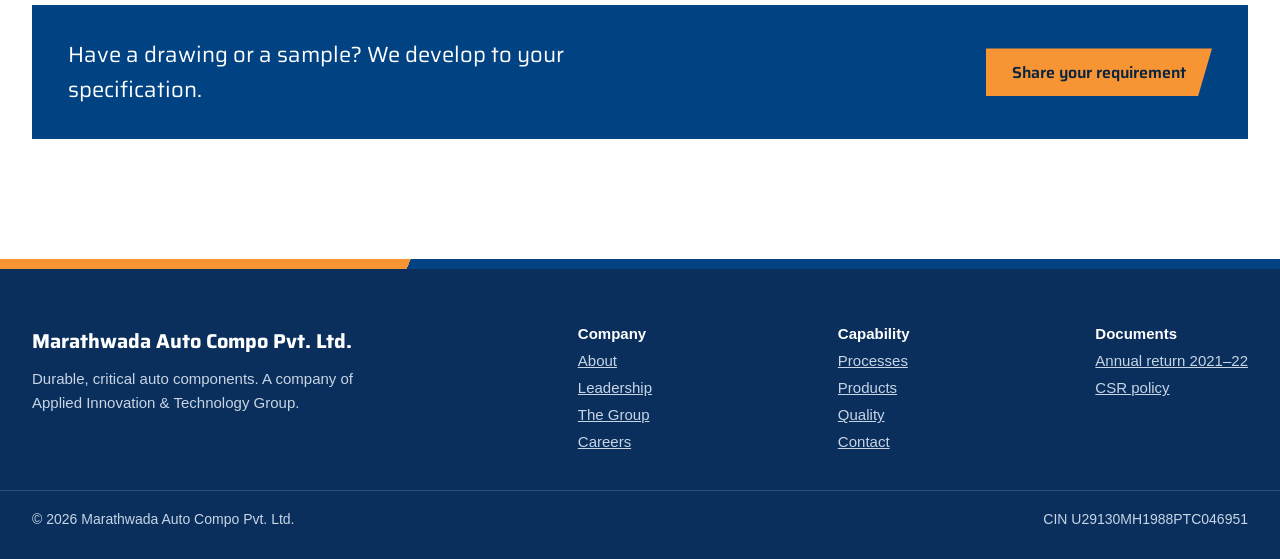
==== commit f12188dd: "Split the single-page site into a multipage site Home now summarises each area and links to dedicate" ====
--- a/index.html
+++ b/index.html
@@ -23,7 +23,7 @@
 
 <header class="site-header">
   <div class="wrap" style="position:relative">
-    <a class="brand" href="#top" aria-label="Marathwada Auto Compo home">
+    <a class="brand" href="index.html" aria-label="Marathwada Auto Compo home">
       <!-- Replace this lockup with the master AITG–MACPL logo artwork (SVG) from the brand custodian -->
       <img src="assets/images/sun-mark.svg" width="46" height="40" alt="">
       <span class="brand-aitg">AITG</span>
@@ -34,28 +34,28 @@
       <svg width="26" height="26" viewBox="0 0 24 24" fill="none" stroke="currentColor" stroke-width="2" aria-hidden="true"><path d="M3 6h18M3 12h18M3 18h18"/></svg>
     </button>
     <nav id="site-nav" class="nav" aria-label="Main">
-      <a class="navlink" href="#about">About</a>
-      <a class="navlink" href="#processes">Processes</a>
-      <a class="navlink" href="#products">Products</a>
-      <a class="navlink" href="#quality">Quality</a>
-      <a class="navlink" href="#group">The Group</a>
-      <a class="navlink" href="#careers">Careers</a>
-      <a class="btn btn-sun" href="#contact">Request a quote</a>
+      <a class="navlink" href="about.html">About</a>
+      <a class="navlink" href="processes.html">Processes</a>
+      <a class="navlink" href="products.html">Products</a>
+      <a class="navlink" href="quality.html">Quality</a>
+      <a class="navlink" href="group.html">The Group</a>
+      <a class="navlink" href="careers.html">Careers</a>
+      <a class="btn btn-sun" href="contact.html">Request a quote</a>
     </nav>
   </div>
 </header>
 
 <main id="main">
 
-<section id="top" class="hero">
+<section class="hero">
   <div class="wrap hero-grid">
     <div class="hero-text">
       <p class="hero-kicker">A company of Applied Innovation &amp; Technology Group</p>
       <h1>Critical components, built to carry the load.</h1>
       <p class="sub">Steering columns, suspension forks and heavy fabricated frames for two-wheelers, three-wheelers, EVs, earth-movers and tractors. Developed fast, made at scale, and safe by design.</p>
       <div class="hero-ctas">
-        <a class="btn btn-sun" href="#products">See our products</a>
-        <a class="btn btn-line" href="#processes">How we make them</a>
+        <a class="btn btn-sun" href="products.html">See our products</a>
+        <a class="btn btn-line" href="processes.html">How we make them</a>
       </div>
     </div>
     <div class="sun-wrap" aria-hidden="true">
@@ -83,166 +83,71 @@
   </div>
 </section>
 
-<section id="about" class="sec">
+<section class="sec">
   <div class="wrap split">
     <div class="about-media">
-      <div class="ph"><span class="ph-label">[Photo: Unit 1 shop floor, robotic welding cell]</span></div>
+      <div class="ph" role="img" aria-label="Robotic welding cell on the Unit 1 shop floor" style="background-image:url(assets/images/photos/sections/shop-floor.jpg)"></div>
       <div class="about-badge"><b>~250</b><span>trained people on the shop floor</span></div>
     </div>
     <div class="about-copy">
       <h2 class="sec-h">Two engineers, one steering column, and a habit of delivering early.</h2>
-      <p class="lead">Ram Bhogale and Ajit Soundalgekar started MACPL in 1997 to make steering columns for scooters and three-wheelers. By 2000 the company was known for something rarer than capacity: developing a new part and its production line in record time.</p>
-      <p class="lead">Today we develop complex, safety-critical components to customer specification, from a single sub-assembly to complete assemblies, with in-house design, our own furnaces and SAP-run operations.</p>
+      <p class="lead">Ram Bhogale and Ajit Soundalgekar started MACPL in 1997 to make steering columns for scooters and three-wheelers. Today we develop complex, safety-critical components to customer specification, from a single sub-assembly to complete assemblies.</p>
       <div class="people-mini">
-        <div><b>Ram Bhogale</b><span>Chairman</span></div>
-        <div><b>Ajit Soundalgekar</b><span>Managing Director</span></div>
-        <a href="#leadership">Meet the leadership</a>
+        <a class="btn btn-sun" href="about.html">Read our story</a>
+        <a href="about.html#leadership">Meet the leadership</a>
       </div>
     </div>
   </div>
 </section>
 
-<section id="processes" class="sec bg-soft">
+<section class="sec bg-soft">
   <div class="wrap">
     <div class="sec-top">
       <h2 class="sec-h" style="max-width:16ch">Every critical process, under our own roof.</h2>
       <p>Our parts carry high safety parameters, so we control the steps that decide strength: cutting, bending, joining, heat treatment, casting and finish.</p>
     </div>
-    <div class="proc">
-      <div id="proc-tabs" class="proc-tabs" role="tablist" aria-label="Processes" aria-orientation="vertical"></div>
-      <div id="proc-panel" class="proc-body" role="tabpanel" tabindex="0"></div>
+    <div id="proc-cards" class="cards"></div>
+  </div>
+</section>
+
+<section class="sec">
+  <div class="wrap">
+    <div class="sec-top">
+      <h2 class="sec-h" style="max-width:20ch">Parts that steer, suspend and hold machines together.</h2>
+      <p>Fifteen parts across four segments, each developed to an OEM's specification.</p>
+    </div>
+    <div id="segment-cards" class="cards"></div>
+    <a class="sec-link" href="products.html">View the full product range</a>
+  </div>
+</section>
+
+<section class="sec dark">
+  <div class="wrap split" style="align-items:flex-start">
+    <div style="flex:1 1 440px">
+      <h2 class="sec-h" style="max-width:16ch">Quality is a system, not an inspection.</h2>
+      <p class="lead" style="margin-top:28px">For over a decade we have run our shop floor on Total Productive Maintenance, measured every day on product, quality, cost, delivery, safety and morale.</p>
+      <a class="sec-link" href="quality.html">How we assure quality</a>
+    </div>
+    <div class="q-grid">
+      <div><h3>TPM on the shop floor</h3><p>Planned maintenance keeps equipment capable and output predictable.</p></div>
+      <div><h3>In-house design</h3><p>Fixtures, tooling and furnaces designed by our own engineers.</p></div>
     </div>
   </div>
 </section>
 
-<section id="products" class="sec">
-  <div class="wrap">
-    <h2 class="sec-h" style="max-width:20ch">Parts that steer, suspend and hold machines together.</h2>
-    <div id="filters" class="filters" role="group" aria-label="Filter by segment"></div>
-    <p id="product-count" class="count" aria-live="polite"></p>
-    <div id="product-grid" class="grid-products"></div>
-    <div class="cta-band">
-      <p>Have a drawing or a sample? We develop to your specification.</p>
-      <a class="btn btn-sun" href="#contact">Share your requirement</a>
-    </div>
-  </div>
-</section>
-
-<section id="quality" class="sec dark">
-  <div class="wrap split" style="align-items:flex-start">
-    <div style="flex:1 1 440px">
-      <h2 class="sec-h" style="max-width:16ch">Quality is a system, not an inspection.</h2>
-      <p class="lead" style="margin-top:28px">For over a decade we have run our shop floor on Total Productive Maintenance. It is measured on six parameters, every day: product, quality, cost, delivery, safety and morale.</p>
-      <blockquote class="quote">
-        <p>“We strive for customer satisfaction through consistency in product quality, using equipment and processes capable of delivering the required productivity.”</p>
-        <footer>From the MACPL quality policy</footer>
-      </blockquote>
-    </div>
-    <div class="q-grid">
-      <div><h3>TPM on the shop floor</h3><p>Planned maintenance keeps equipment capable and output predictable.</p></div>
-      <div><h3>In-house design</h3><p>Fixtures, tooling and furnaces designed by our own engineers.</p></div>
-      <div><h3>SAP-enabled operations</h3><p>One flow of information from order to dispatch.</p></div>
-      <div><h3>USD 10 million in assets</h3><p>Invested in fixed plant and machinery across three units.</p></div>
-      <div class="wide"><h3>Certifications</h3><p>[Add IATF 16949 / ISO certificates and download links]</p></div>
-    </div>
-  </div>
-</section>
-
-<section id="leadership" class="sec">
-  <div class="wrap">
-    <h2 class="sec-h">The people accountable for every part.</h2>
-    <div class="people">
-      <div class="person">
-        <div class="ph avatar" role="img" aria-label="Portrait of Ram Bhogale (placeholder)"></div>
-        <h3>Ram Bhogale</h3><p class="role">Chairman</p>
-        <p class="bio">Mechanical engineer with 38 years in business. Twice elected President of the Maharashtra Chamber of Commerce, Industry and Agriculture.</p>
-      </div>
-      <div class="person">
-        <div class="ph avatar" role="img" aria-label="Portrait of Ajit Soundalgekar (placeholder)"></div>
-        <h3>Ajit Soundalgekar</h3><p class="role">Managing Director</p>
-        <p class="bio">Mechanical engineer with over 33 years in tool and die design and auto-component manufacturing. Leads development of our most complex parts.</p>
-      </div>
-      <div class="plant">
-        <h3>Plant leadership</h3>
-        <ul>
-          <li>Anant Adhav, Plant Head, Unit 1</li>
-          <li>Vivek Deshpande, Plant Head, Unit 2</li>
-          <li>Avinash Kude, Plant Head, Unit 3</li>
-        </ul>
-      </div>
-    </div>
-  </div>
-</section>
-
-<section id="group" class="sec bg-soft">
-  <div class="wrap split" style="align-items:flex-start">
-    <div style="flex:1 1 420px">
-      <h2 class="sec-h" style="max-width:16ch">Part of a group that started in 1968.</h2>
-      <p class="lead" style="margin-top:24px">MACPL belongs to the Applied Innovation &amp; Technology Group, which shares HR, IT, finance and best practice across its engineering companies. The six bands of our rising sun stand for the values we hold in common.</p>
-      <ul class="group-list">
-        <li><a href="http://aitg.co/">Applied Innovation &amp; Technology Group LLP</a></li>
-        <li><a href="http://www.uacpl-aitg.co/">Umasons Autocompo Pvt. Ltd.</a></li>
-        <li><a href="http://bhogaleauto.com/">Bhogale Automotive Pvt. Ltd.</a></li>
-        <li><a href="http://www.precifabengineers.com/">Preci Fab Engineers Pvt. Ltd.</a></li>
-        <li>Technocraft Toolings</li>
-        <li>iInvent Labs Pvt. Ltd.</li>
-      </ul>
-    </div>
-    <div class="values">
-      <div class="value v1"><b>Integrity</b><span>Say what you believe and do what you say.</span></div>
-      <div class="value v2"><b>Commitment</b><span>Complete devotion to work and responsibility.</span></div>
-      <div class="value v3"><b>Compassion</b><span>Kind concern for all human beings.</span></div>
-      <div class="value v4"><b>Passion</b><span>The urge to do more than expected.</span></div>
-      <div class="value v5"><b>Innovation</b><span>Generating and exploring novel ideas.</span></div>
-      <div class="value v6"><b>Proud of roots</b><span>Proud of who we are and where we belong.</span></div>
-    </div>
-  </div>
-</section>
-
-<section id="careers">
+<section class="sec">
   <div class="wrap">
     <div class="careers">
       <div class="txt">
         <h2>Build components that keep people safe.</h2>
         <p>We hire engineers, welders, quality inspectors and operators who like hard problems and clear accountability.</p>
-        <a class="btn btn-sun" href="#contact">See open roles</a>
+        <a class="btn btn-sun" href="careers.html">Careers at MACPL</a>
       </div>
-      <div class="ph"><span class="ph-label">[Photo: team at Unit 2]</span></div>
+      <div class="ph" role="img" aria-label="Production team at Unit 2" style="background-image:url(assets/images/photos/sections/team.jpg)"></div>
     </div>
-  </div>
-</section>
-
-<section id="contact" class="sec">
-  <div class="wrap split" style="align-items:flex-start">
-    <div class="contact-info">
-      <h2 class="sec-h">Talk to our development team.</h2>
-      <p class="lead" style="margin-top:20px">Send a drawing, a sample or a target cost. An engineer will reply, not a sales script.</p>
-      <dl>
-        <dt>Address</dt><dd>E-63, MIDC Waluj, Aurangabad 431136, Maharashtra, India</dd>
-        <dt>Phone</dt><dd><a href="tel:+912406625613">+91 240 6625613 / 4</a></dd>
-        <dt>Email</dt><dd>[sales email address]</dd>
-        <dt>CIN</dt><dd>U29130MH1988PTC046951</dd>
-      </dl>
-    </div>
-    <div class="form-box">
-      <!-- Add data-endpoint="https://your-form-handler" to send submissions -->
-      <form id="enquiry" novalidate>
-        <div class="form-grid">
-          <div class="field"><label for="f-name">Your name</label><input id="f-name" name="name" type="text" autocomplete="name" required aria-describedby="f-name-err"><span id="f-name-err" class="err"></span></div>
-          <div class="field"><label for="f-co">Company</label><input id="f-co" name="company" type="text" autocomplete="organization"></div>
-          <div class="field"><label for="f-mail">Work email</label><input id="f-mail" name="email" type="email" autocomplete="email" required aria-describedby="f-mail-err"><span id="f-mail-err" class="err"></span></div>
-          <div class="field"><label for="f-seg">Segment</label><select id="f-seg" name="segment"><option>Two-wheeler</option><option>Three-wheeler / EV</option><option>Earth-moving</option><option>Agriculture</option><option>Other</option></select></div>
-          <div class="field full"><label for="f-msg">What do you need?</label><textarea id="f-msg" name="message" rows="5" required aria-describedby="f-msg-err"></textarea><span id="f-msg-err" class="err"></span></div>
-        </div>
-        <p id="form-status" class="err" role="alert"></p>
-        <button class="btn btn-sun" type="submit">Send enquiry</button>
-      </form>
-      <div id="sent" class="sent" hidden>
-        <div class="hue-bar" style="background:#F79433"></div>
-        <h3 tabindex="-1">Enquiry sent</h3>
-        <p>Thank you. Our development team will contact you shortly.</p>
-        <button id="send-another" class="pill" type="button" style="align-self:flex-start;background:#004282;color:#fff;margin-top:12px">Send another enquiry</button>
-      </div>
+    <div class="cta-band">
+      <p>Have a drawing or a sample? We develop to your specification.</p>
+      <a class="btn btn-sun" href="contact.html">Share your requirement</a>
     </div>
   </div>
 </section>
@@ -253,8 +158,8 @@
   <div class="brand-bar"></div>
   <div class="wrap foot">
     <div class="foot-about"><b>Marathwada Auto Compo Pvt. Ltd.</b><p>Durable, critical auto components. A company of Applied Innovation &amp; Technology Group.</p></div>
-    <div class="col"><strong>Company</strong><a href="#about">About</a><a href="#leadership">Leadership</a><a href="#careers">Careers</a></div>
-    <div class="col"><strong>Capability</strong><a href="#processes">Processes</a><a href="#products">Products</a><a href="#quality">Quality</a></div>
+    <div class="col"><strong>Company</strong><a href="about.html">About</a><a href="about.html#leadership">Leadership</a><a href="group.html">The Group</a><a href="careers.html">Careers</a></div>
+    <div class="col"><strong>Capability</strong><a href="processes.html">Processes</a><a href="products.html">Products</a><a href="quality.html">Quality</a><a href="contact.html">Contact</a></div>
     <div class="col"><strong>Documents</strong><a href="https://www.macpl-aitg.co/images/financials/MACPL-Annual-Return-2021-2022.pdf">Annual return 2021–22</a><a href="https://www.macpl-aitg.co/images/financials/MACPL-CSR-Policy-2022.pdf">CSR policy</a></div>
   </div>
   <div class="wrap legal"><span>© <span id="year">2026</span> Marathwada Auto Compo Pvt. Ltd.</span><span>CIN U29130MH1988PTC046951</span></div>
--- a/assets/css/style.css
+++ b/assets/css/style.css
@@ -192,6 +192,62 @@
 .foot-about p{margin:10px 0 0;line-height:1.6}
 .legal{border-top:1px solid rgba(255,255,255,.14);padding-top:20px;padding-bottom:32px;font-size:14px;display:flex;flex-wrap:wrap;justify-content:space-between;gap:12px}
 
+/* Multipage: current page in nav */
+.nav a.navlink[aria-current="page"]{color:var(--blue);border-bottom-color:var(--o3)}
+
+/* Page hero (inner pages) */
+.page-hero{position:relative;background:var(--blue);color:#fff;overflow:hidden}
+.page-hero .wrap{position:relative;z-index:1;padding-top:72px;padding-bottom:80px}
+.page-hero::after{content:"";position:absolute;right:4%;bottom:0;width:360px;height:180px;
+  background:linear-gradient(120deg,transparent 64%,#fff 64% 65.6%,var(--blue) 65.6%),
+  radial-gradient(circle at 50% 100%,#FFCC32 0 36px,#FBB034 36px 65px,#F79433 65px 94px,#F47932 94px 122px,#F15A31 122px 151px,#ED1B2F 151px 180px,transparent 180px);
+  transform-origin:50% 100%;animation:rise 1.2s cubic-bezier(.16,.8,.2,1) both}
+.crumbs ol{list-style:none;margin:0 0 28px;padding:0;display:flex;flex-wrap:wrap;gap:8px;font-size:15px;color:#b9cde3}
+.crumbs li+li::before{content:"/";margin-right:8px;color:#7f9cbd}
+.crumbs a{color:#dbe6f2}.crumbs a:hover{color:var(--o4)}
+.page-hero h1{font-size:52px;line-height:1.06;letter-spacing:-.4px;max-width:18ch;animation:fadeUp .8s .1s cubic-bezier(.2,.7,.2,1) both}
+.page-hero .sub{margin:24px 0 0;font-size:19px;line-height:1.6;max-width:56ch;color:#dbe6f2}
+.eyebrow{margin:0 0 14px;color:var(--o4);font-size:16px}
+
+/* Teaser cards (home) */
+.cards{display:grid;grid-template-columns:repeat(auto-fill,minmax(260px,1fr));gap:28px;margin-top:48px}
+.card{display:flex;flex-direction:column;background:#fff;color:inherit;text-decoration:none;border-bottom:3px solid var(--blue);transition:transform .25s,border-color .25s}
+.card:hover{color:inherit;transform:translateY(-4px);border-bottom-color:var(--o3)}
+.card img{aspect-ratio:4/3;object-fit:cover;width:100%}
+.card .meta{padding:20px 22px 24px;display:flex;flex-direction:column;gap:10px;flex:1}
+.card .seg{font-size:14px;color:var(--rust)}
+.card h3{font-size:21px;line-height:1.3;color:var(--blue)}
+.card p{margin:0;font-size:15px;line-height:1.55;color:var(--muted)}
+.card .more{margin-top:auto;padding-top:8px;font-family:var(--head);font-weight:600;font-size:15px;color:var(--blue)}
+.card:hover .more{color:var(--o1)}
+.sec-link{display:inline-block;margin-top:28px;font-family:var(--head);font-weight:600}
+.dark a.sec-link{color:var(--o4)}.dark a.sec-link:hover{color:#fff}
+
+/* About: milestones */
+.milestones{display:grid;grid-template-columns:repeat(auto-fit,minmax(220px,1fr));gap:28px;margin-top:48px}
+.milestone{background:#fff;padding:28px;border-top:6px solid var(--o3)}
+.milestone b{display:block;font-family:var(--head);font-size:34px;color:var(--blue)}
+.milestone p{margin:10px 0 0;font-size:16px;line-height:1.6}
+
+/* Quality: TPM parameters */
+.tpm{display:grid;grid-template-columns:repeat(auto-fit,minmax(160px,1fr));gap:4px;margin-top:48px}
+.tpm div{padding:28px 22px;min-height:132px;display:flex;flex-direction:column;justify-content:space-between}
+.tpm span{font-size:14px}
+.tpm b{font-family:var(--head);font-size:24px;font-weight:600}
+
+/* Group: company list */
+.companies{list-style:none;margin:32px 0 0;padding:0;display:grid;gap:2px;background:var(--line)}
+.companies li{background:#fff;padding:18px 22px;font-size:17px}
+.companies a{text-decoration:none;font-weight:600}
+.companies small{display:block;margin-top:4px;font-size:14px;color:var(--muted)}
+
+/* Careers: lists */
+.ticks{list-style:none;margin:28px 0 0;padding:0;display:flex;flex-direction:column;gap:14px;font-size:17px;line-height:1.6}
+.ticks li{padding-left:28px;position:relative}
+.ticks li::before{content:"";position:absolute;left:0;top:.6em;width:14px;height:6px;background:var(--o3)}
+.notice{margin-top:36px;padding:28px 32px;background:var(--soft);border-left:6px solid var(--o3);font-size:17px;line-height:1.6}
+.notice p{margin:0}.notice p+p{margin-top:10px}
+
 /* Responsive */
 @media (max-width:980px){
   .menu-btn{display:inline-flex;align-items:center;justify-content:center}
@@ -206,6 +262,10 @@
   .hero h1{font-size:40px}
   .sec-h{font-size:32px}
   .sun-wrap{display:none}
+  .page-hero::after{display:none}
+  .page-hero .wrap{padding-top:48px;padding-bottom:64px}
+  .page-hero h1{font-size:36px}
+  .page-hero .sub{font-size:17px}
   .hero-grid{padding-top:64px}
   .proc-text{padding:32px 24px}
   .q-grid{grid-template-columns:1fr}.q-grid .wide{grid-column:auto}
@@ -215,5 +275,6 @@
 }
 @media (prefers-reduced-motion:reduce){
   html{scroll-behavior:auto}
-  .band,.cut,.hero-text,.anim-in{animation:none}
-}
+  .band,.cut,.hero-text,.anim-in,.page-hero::after,.page-hero h1{animation:none}
+  .card{transition:none}.card:hover{transform:none}
+}
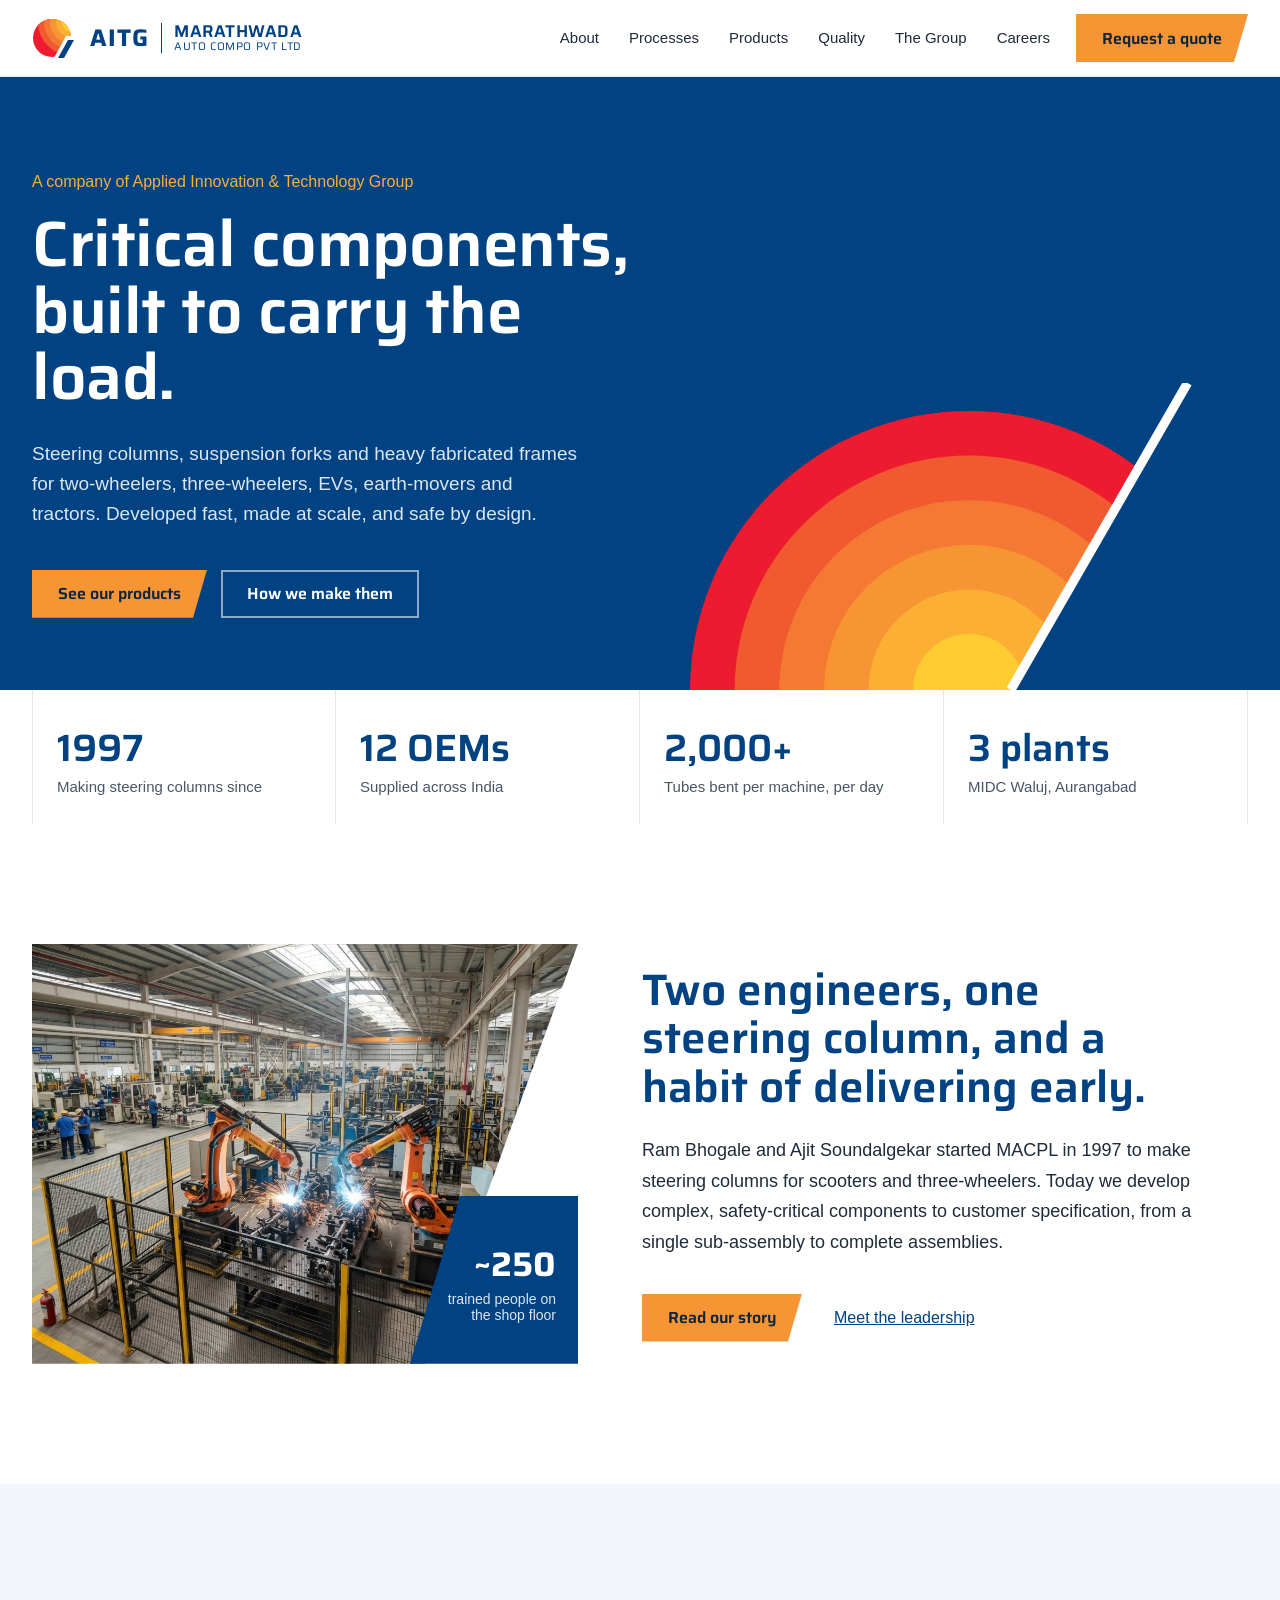
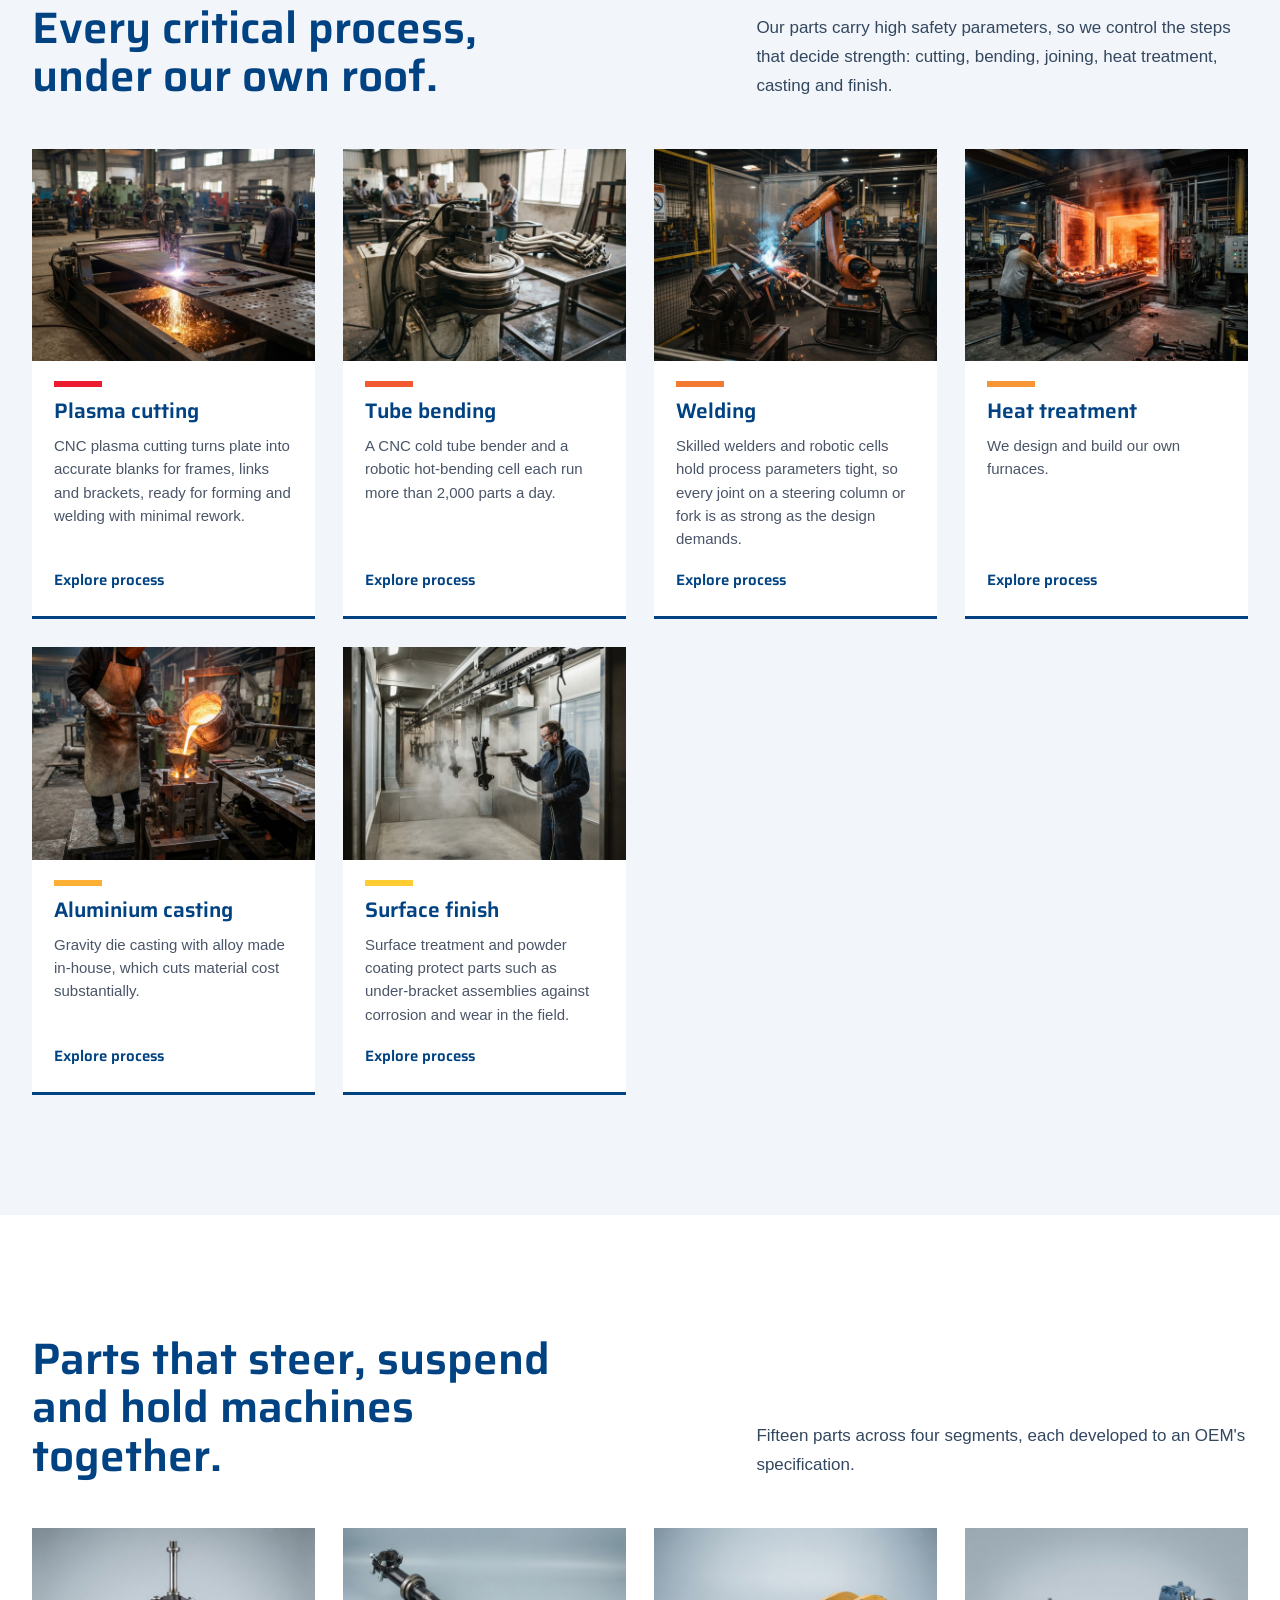
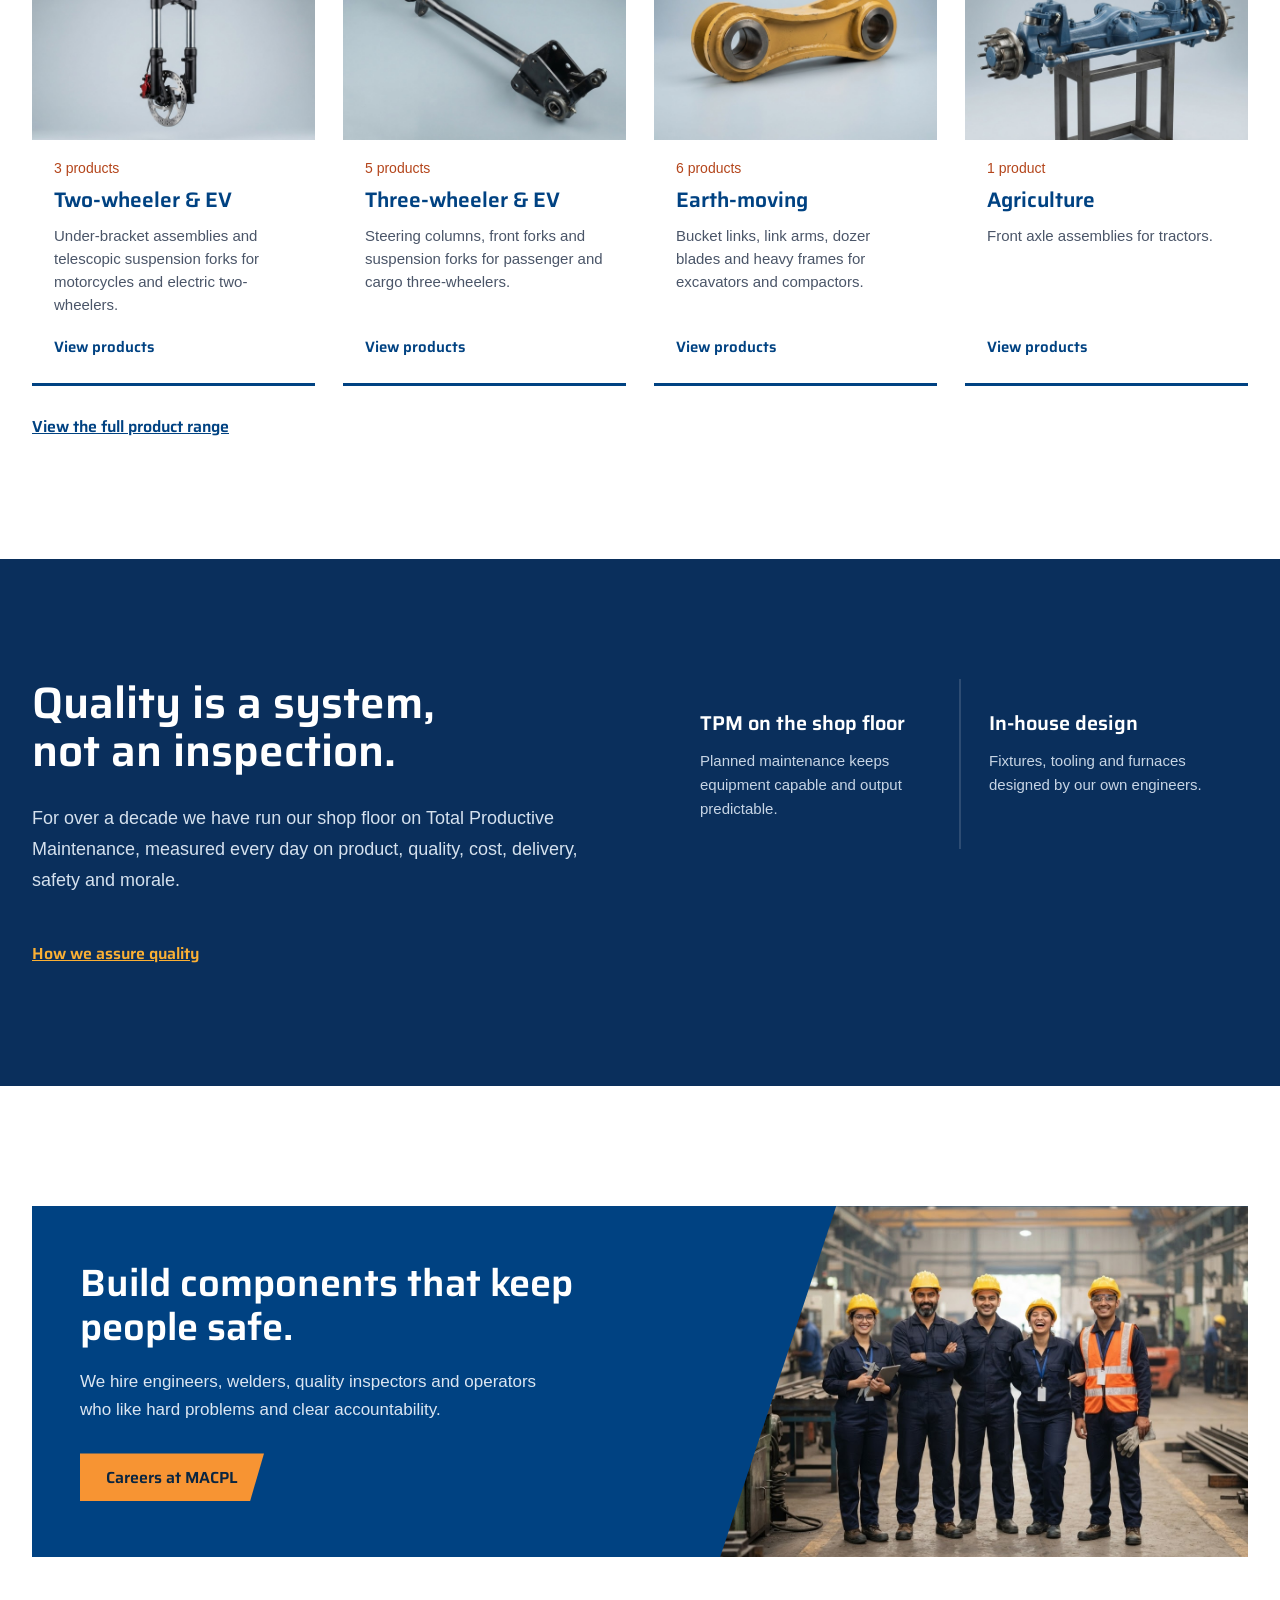
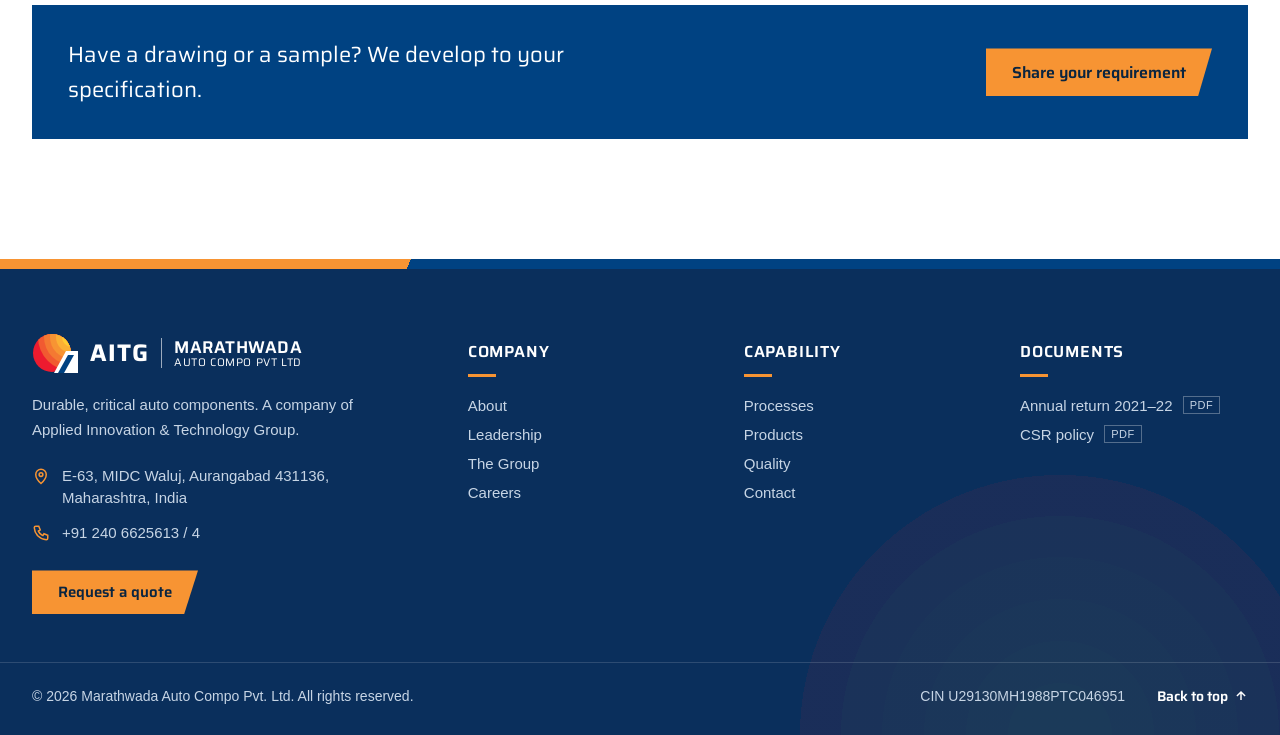
==== commit 0054e6f5: "Redesign the site footer White logo lockup, address and phone with icons, and a quote button in the " ====
--- a/index.html
+++ b/index.html
@@ -157,12 +157,29 @@
 <footer class="site-footer">
   <div class="brand-bar"></div>
   <div class="wrap foot">
-    <div class="foot-about"><b>Marathwada Auto Compo Pvt. Ltd.</b><p>Durable, critical auto components. A company of Applied Innovation &amp; Technology Group.</p></div>
-    <div class="col"><strong>Company</strong><a href="about.html">About</a><a href="about.html#leadership">Leadership</a><a href="group.html">The Group</a><a href="careers.html">Careers</a></div>
-    <div class="col"><strong>Capability</strong><a href="processes.html">Processes</a><a href="products.html">Products</a><a href="quality.html">Quality</a><a href="contact.html">Contact</a></div>
-    <div class="col"><strong>Documents</strong><a href="https://www.macpl-aitg.co/images/financials/MACPL-Annual-Return-2021-2022.pdf">Annual return 2021–22</a><a href="https://www.macpl-aitg.co/images/financials/MACPL-CSR-Policy-2022.pdf">CSR policy</a></div>
+    <div class="foot-about">
+      <a class="brand foot-brand" href="index.html" aria-label="Marathwada Auto Compo home">
+        <img src="assets/images/sun-mark.svg" width="46" height="40" alt="">
+        <span class="brand-aitg">AITG</span>
+        <span class="brand-rule"></span>
+        <span class="brand-name"><b>MARATHWADA</b><small>AUTO COMPO PVT LTD</small></span>
+      </a>
+      <p>Durable, critical auto components. A company of Applied Innovation &amp; Technology Group.</p>
+      <ul class="foot-contact">
+        <li><svg width="18" height="18" viewBox="0 0 24 24" fill="none" stroke="currentColor" stroke-width="2" aria-hidden="true"><path d="M12 22s7-6.2 7-12a7 7 0 1 0-14 0c0 5.8 7 12 7 12z"/><circle cx="12" cy="10" r="2.5"/></svg><span>E-63, MIDC Waluj, Aurangabad 431136, Maharashtra, India</span></li>
+        <li><svg width="18" height="18" viewBox="0 0 24 24" fill="none" stroke="currentColor" stroke-width="2" aria-hidden="true"><path d="M5 3h4l2 5-2.5 1.5a11 11 0 0 0 6 6L16 13l5 2v4a2 2 0 0 1-2 2A17 17 0 0 1 3 5a2 2 0 0 1 2-2z"/></svg><span><a href="tel:+912406625613">+91 240 6625613</a> / <a href="tel:+912406625614">4</a></span></li>
+      </ul>
+      <a class="btn btn-sun" href="contact.html">Request a quote</a>
+    </div>
+    <div class="col"><h2>Company</h2><a href="about.html">About</a><a href="about.html#leadership">Leadership</a><a href="group.html">The Group</a><a href="careers.html">Careers</a></div>
+    <div class="col"><h2>Capability</h2><a href="processes.html">Processes</a><a href="products.html">Products</a><a href="quality.html">Quality</a><a href="contact.html">Contact</a></div>
+    <div class="col"><h2>Documents</h2><a href="https://www.macpl-aitg.co/images/financials/MACPL-Annual-Return-2021-2022.pdf">Annual return 2021–22 <em>PDF</em></a><a href="https://www.macpl-aitg.co/images/financials/MACPL-CSR-Policy-2022.pdf">CSR policy <em>PDF</em></a></div>
   </div>
-  <div class="wrap legal"><span>© <span id="year">2026</span> Marathwada Auto Compo Pvt. Ltd.</span><span>CIN U29130MH1988PTC046951</span></div>
+  <div class="wrap legal">
+    <span>© <span id="year">2026</span> Marathwada Auto Compo Pvt. Ltd. All rights reserved.</span>
+    <span>CIN U29130MH1988PTC046951</span>
+    <a class="to-top" href="#">Back to top <svg width="14" height="14" viewBox="0 0 24 24" fill="none" stroke="currentColor" stroke-width="2.5" aria-hidden="true"><path d="M12 19V5M5 12l7-7 7 7"/></svg></a>
+  </div>
 </footer>
 
 <script src="assets/js/main.js" defer></script>
--- a/assets/css/style.css
+++ b/assets/css/style.css
@@ -10,6 +10,7 @@
   --body:"Trebuchet MS","Segoe UI",sans-serif;
 }
 *{box-sizing:border-box}
+[hidden]{display:none!important}
 html{scroll-behavior:smooth;scroll-padding-top:80px}
 body{margin:0;background:#fff;color:var(--ink);font-family:var(--body);overflow-x:hidden}
 img{max-width:100%;display:block}
@@ -142,17 +143,17 @@
 .plant ul{list-style:none;margin:18px 0 0;padding:0;display:flex;flex-direction:column;gap:12px}
 
 /* Group & values */
-.group-list{list-style:none;margin:32px 0 0;padding:0;display:flex;flex-direction:column;gap:10px}
-.values{flex:1 1 460px;display:flex;flex-direction:column;gap:4px}
-.value{padding:22px 28px;display:flex;flex-wrap:wrap;gap:6px 20px;align-items:baseline}
-.value b{font-family:var(--head);font-size:22px;font-weight:600;min-width:9ch}
-.value span{font-size:15px}
+.value-grid{list-style:none;margin:40px 0 0;padding:0;display:grid;grid-template-columns:repeat(auto-fit,minmax(180px,1fr));gap:4px}
+.value-grid li{padding:24px 22px 26px;display:flex;flex-direction:column;gap:8px}
+.value-grid span{font-size:14px}
+.value-grid b{font-family:var(--head);font-size:22px;font-weight:600}
+.value-grid p{margin:0;font-size:15px;line-height:1.5}
 .v1{background:var(--red);color:#fff}
-.v2{background:#D9461F;color:#fff;margin-left:18px}
-.v3{background:var(--o2);color:#1b1b1b;margin-left:36px}
-.v4{background:var(--o3);color:#1b1b1b;margin-left:54px}
-.v5{background:var(--o4);color:#1b1b1b;margin-left:72px}
-.v6{background:var(--yellow);color:#1b1b1b;margin-left:90px}
+.v2{background:#D9461F;color:#fff}
+.v3{background:var(--o2);color:#1b1b1b}
+.v4{background:var(--o3);color:#1b1b1b}
+.v5{background:var(--o4);color:#1b1b1b}
+.v6{background:var(--yellow);color:#1b1b1b}
 
 /* Careers */
 .careers{display:flex;flex-wrap:wrap;background:var(--blue);color:#fff}
@@ -176,21 +177,38 @@
 .field .err{font-size:14px;color:#b3261e;min-height:0}
 input[aria-invalid="true"],textarea[aria-invalid="true"]{border-color:#b3261e}
 .form-box .btn{margin-top:24px}
+#form-status:empty{display:none}
 .sent{min-height:360px;display:flex;flex-direction:column;justify-content:center;gap:12px}
 .sent h3{font-size:28px;color:var(--blue)}
 .sent p{margin:0;font-size:17px;line-height:1.6}
 
 /* Footer */
-.site-footer{background:var(--navy);color:#c7d5e5}
+.site-footer{position:relative;overflow:hidden;background:var(--navy);color:#c7d5e5}
+.site-footer::after{content:"";position:absolute;right:-40px;bottom:0;width:520px;height:260px;opacity:.07;pointer-events:none;
+  background:radial-gradient(circle at 50% 100%,#FFCC32 0 52px,#FBB034 52px 94px,#F79433 94px 136px,#F47932 136px 178px,#F15A31 178px 219px,#ED1B2F 219px 260px,transparent 260px)}
 .brand-bar{height:10px;background:linear-gradient(115deg,var(--o3) 0 32%,var(--blue) 32% 100%)}
-.foot{display:flex;flex-wrap:wrap;gap:48px;justify-content:space-between;padding-top:56px;padding-bottom:40px;font-size:15px}
-.foot .col{display:flex;flex-direction:column;gap:10px}
-.foot .col strong{color:#fff}
-.foot a{color:#c7d5e5}.foot a:hover{color:#fff}
-.foot-about{flex:1 1 260px;max-width:360px}
-.foot-about b{font-family:var(--head);font-size:20px;color:#fff}
-.foot-about p{margin:10px 0 0;line-height:1.6}
-.legal{border-top:1px solid rgba(255,255,255,.14);padding-top:20px;padding-bottom:32px;font-size:14px;display:flex;flex-wrap:wrap;justify-content:space-between;gap:12px}
+.foot,.legal{position:relative;z-index:1}
+.foot{display:grid;grid-template-columns:minmax(0,1.7fr) repeat(3,minmax(0,1fr));gap:48px;padding-top:64px;padding-bottom:48px;font-size:15px}
+.foot-brand .brand-aitg,.foot-brand .brand-name{color:#fff}
+.foot-brand .brand-rule{background:rgba(255,255,255,.6)}
+.foot-about p{margin:20px 0 0;line-height:1.65;max-width:42ch}
+.foot-contact{list-style:none;margin:22px 0 0;padding:0;display:flex;flex-direction:column;gap:12px;line-height:1.5}
+.foot-contact li{display:flex;gap:12px;align-items:flex-start}
+.foot-contact svg{flex:none;margin-top:2px;color:var(--o3)}
+.foot-about .btn{margin-top:26px;min-height:44px;font-size:15px}
+.foot .col{display:flex;flex-direction:column;gap:12px;padding-top:6px}
+.foot .col h2{margin:0 0 8px;font-family:var(--head);font-size:16px;font-weight:600;letter-spacing:.8px;text-transform:uppercase;color:#fff}
+.foot .col h2::after{content:"";display:block;width:28px;height:3px;margin-top:10px;background:var(--o3)}
+.foot a{color:#c7d5e5;text-decoration:none}
+.foot a:hover{color:#fff}
+.foot .col a{align-self:flex-start;transition:color .2s,transform .2s}
+.foot .col a:hover{transform:translateX(4px)}
+.foot .col em{font-style:normal;font-size:11px;letter-spacing:.5px;margin-left:6px;padding:2px 6px;border:1px solid rgba(255,255,255,.3);vertical-align:2px}
+.foot .btn-sun,.foot .btn-sun:hover{color:#0a2540}
+.legal{border-top:1px solid rgba(255,255,255,.14);padding-top:22px;padding-bottom:28px;font-size:14px;display:flex;flex-wrap:wrap;justify-content:space-between;align-items:center;gap:12px 32px}
+.legal span:first-child{margin-right:auto}
+.to-top{display:inline-flex;align-items:center;gap:6px;color:#fff;text-decoration:none;font-family:var(--head);font-weight:600}
+.to-top:hover{color:var(--o4)}
 
 /* Multipage: current page in nav */
 .nav a.navlink[aria-current="page"]{color:var(--blue);border-bottom-color:var(--o3)}
@@ -235,11 +253,12 @@
 .tpm span{font-size:14px}
 .tpm b{font-family:var(--head);font-size:24px;font-weight:600}
 
-/* Group: company list */
-.companies{list-style:none;margin:32px 0 0;padding:0;display:grid;gap:2px;background:var(--line)}
-.companies li{background:#fff;padding:18px 22px;font-size:17px}
-.companies a{text-decoration:none;font-weight:600}
-.companies small{display:block;margin-top:4px;font-size:14px;color:var(--muted)}
+/* Group: company grid */
+.group-sec{padding:64px 0}
+.company-grid{list-style:none;margin:32px 0 0;padding:0;display:grid;grid-template-columns:repeat(auto-fit,minmax(300px,1fr));gap:20px}
+.company-grid li{background:var(--soft);border-left:6px solid var(--blue);padding:22px 24px;display:flex;flex-direction:column;gap:6px;min-height:96px;justify-content:center}
+.company-grid b{font-family:var(--head);font-size:19px;font-weight:600;color:var(--blue)}
+.company-grid a{font-size:15px;color:var(--rust);align-self:flex-start}
 
 /* Careers: lists */
 .ticks{list-style:none;margin:28px 0 0;padding:0;display:flex;flex-direction:column;gap:14px;font-size:17px;line-height:1.6}
@@ -248,8 +267,29 @@
 .notice{margin-top:36px;padding:28px 32px;background:var(--soft);border-left:6px solid var(--o3);font-size:17px;line-height:1.6}
 .notice p{margin:0}.notice p+p{margin-top:10px}
 
+/* Contact page */
+.page-hero.compact .wrap{padding-top:40px;padding-bottom:48px}
+.page-hero.compact h1{font-size:42px;max-width:none}
+.page-hero.compact .sub{margin-top:14px}
+.page-hero.compact::after{width:240px;height:120px;background:linear-gradient(120deg,transparent 64%,#fff 64% 65.6%,var(--blue) 65.6%),radial-gradient(circle at 50% 100%,#FFCC32 0 24px,#FBB034 24px 43px,#F79433 43px 62px,#F47932 62px 82px,#F15A31 82px 101px,#ED1B2F 101px 120px,transparent 120px)}
+.contact-sec{padding:56px 0 88px}
+.contact-layout{display:grid;grid-template-columns:minmax(0,5fr) minmax(0,7fr);gap:32px;align-items:stretch}
+.contact-layout .contact-info{display:flex;flex-direction:column;gap:2px;background:var(--line)}
+.contact-info .contact-tiles{margin:0;display:grid;grid-template-columns:1fr 1fr;gap:2px}
+.contact-tiles div{background:var(--soft);padding:20px 22px}
+.contact-tiles .wide{grid-column:1/-1}
+.contact-tiles dt{font-size:14px;color:var(--rust);margin-bottom:6px}
+.contact-tiles dd{margin:0;font-size:16px;line-height:1.6}
+.contact-tiles dd a{white-space:nowrap}
+.contact-tiles .cin{margin-top:6px;font-size:14px;color:var(--muted)}
+.map{flex:1;width:100%;min-height:220px;border:0;display:block;background:var(--soft)}
+.contact-layout .form-box{padding:32px 36px}
+.contact-layout .sent{min-height:100%}
+
 /* Responsive */
 @media (max-width:980px){
+  .foot{grid-template-columns:repeat(3,minmax(0,1fr))}
+  .foot-about{grid-column:1/-1}
   .menu-btn{display:inline-flex;align-items:center;justify-content:center}
   .nav{display:none;position:absolute;left:0;right:0;top:100%;background:#fff;flex-direction:column;align-items:stretch;gap:0;padding:8px 32px 24px;border-bottom:1px solid var(--line)}
   .nav.open{display:flex}
@@ -269,12 +309,21 @@
   .hero-grid{padding-top:64px}
   .proc-text{padding:32px 24px}
   .q-grid{grid-template-columns:1fr}.q-grid .wide{grid-column:auto}
-  .v2,.v3,.v4,.v5,.v6{margin-left:0}
+  .group-sec{padding:48px 0}
+  .company-grid{gap:10px;margin-top:24px}
+  .company-grid li{min-height:0;padding:16px 20px}
   .careers .txt{padding:40px 24px}
+  .foot{grid-template-columns:1fr 1fr;gap:36px 24px;padding-top:48px;padding-bottom:40px}
+  .legal{flex-direction:column;align-items:flex-start;padding-top:20px;padding-bottom:28px}
+  .site-footer::after{display:none}
   .form-box{padding:24px}
+  .contact-layout{grid-template-columns:1fr}
+  .contact-layout .form-box{padding:24px}
+  .contact-sec{padding:32px 0 64px}
+  .page-hero.compact h1{font-size:32px}
 }
 @media (prefers-reduced-motion:reduce){
   html{scroll-behavior:auto}
   .band,.cut,.hero-text,.anim-in,.page-hero::after,.page-hero h1{animation:none}
-  .card{transition:none}.card:hover{transform:none}
+  .card,.foot .col a{transition:none}.card:hover,.foot .col a:hover{transform:none}
 }
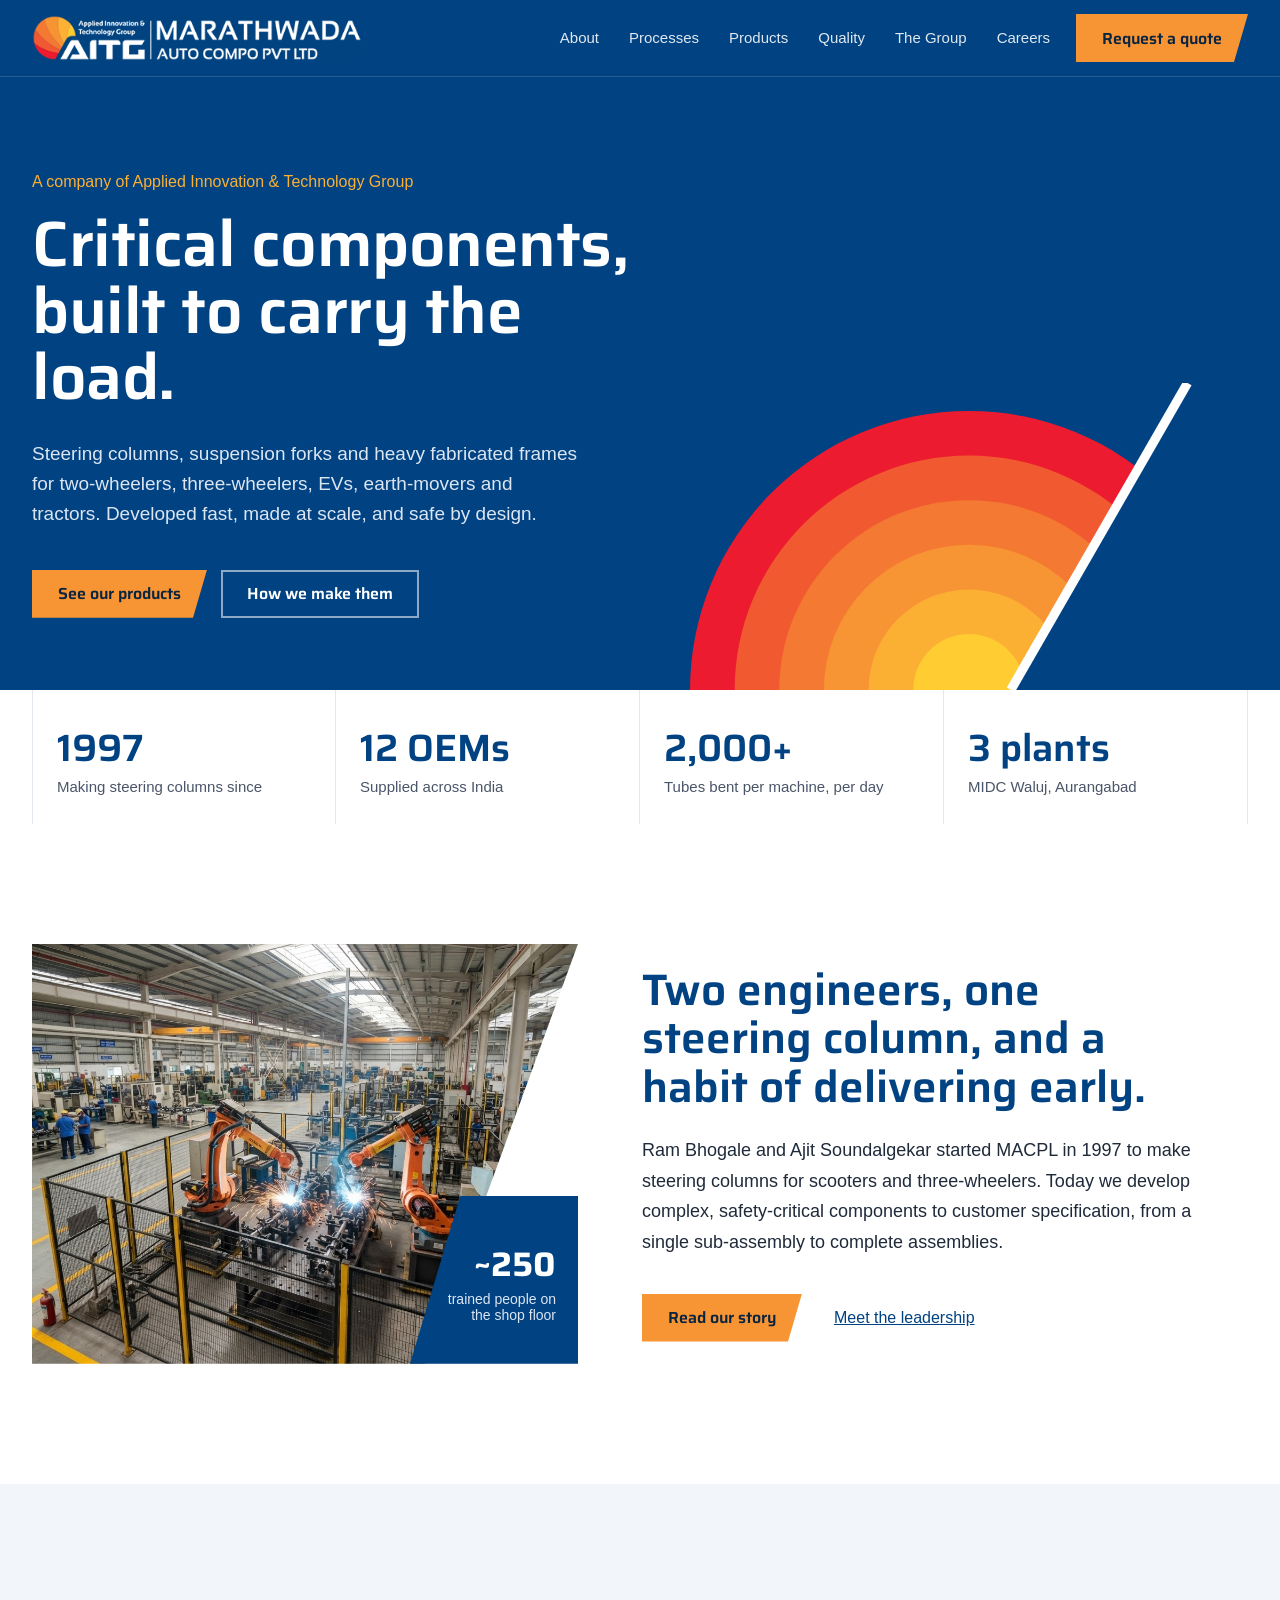
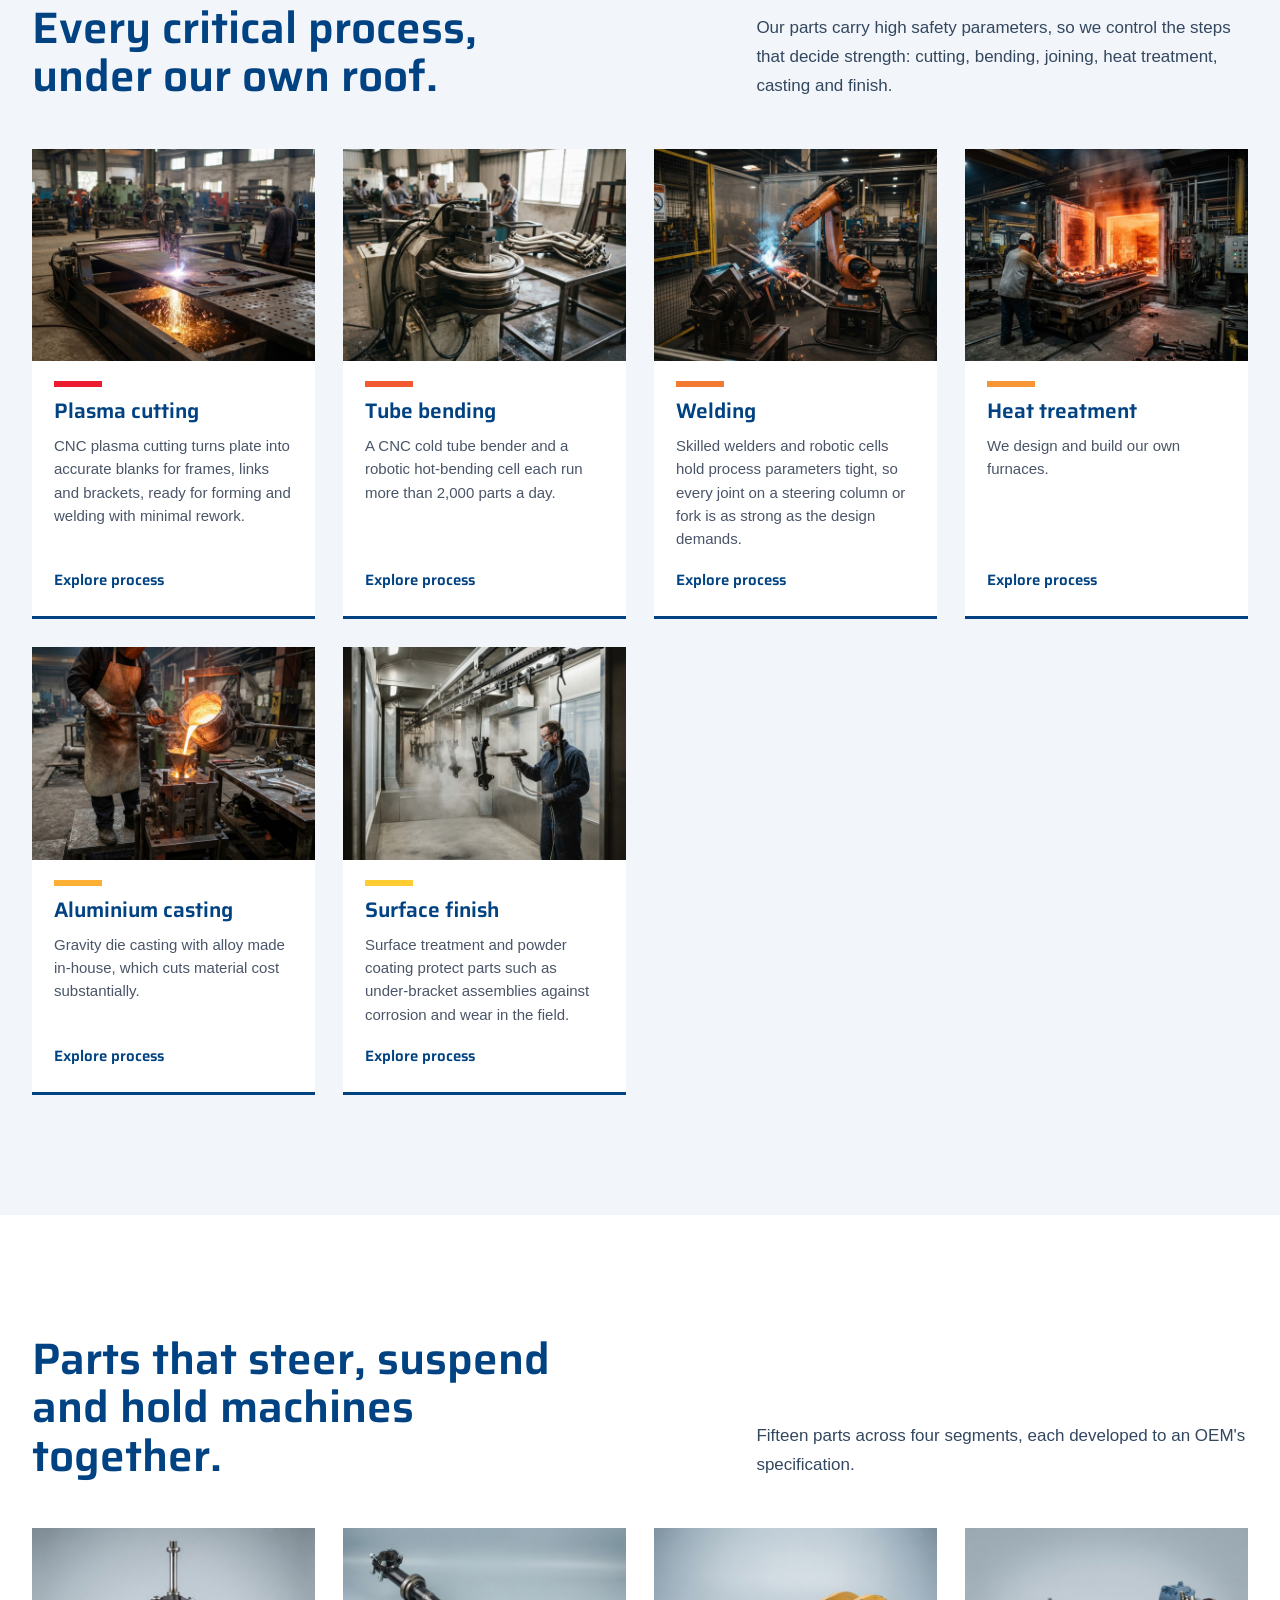
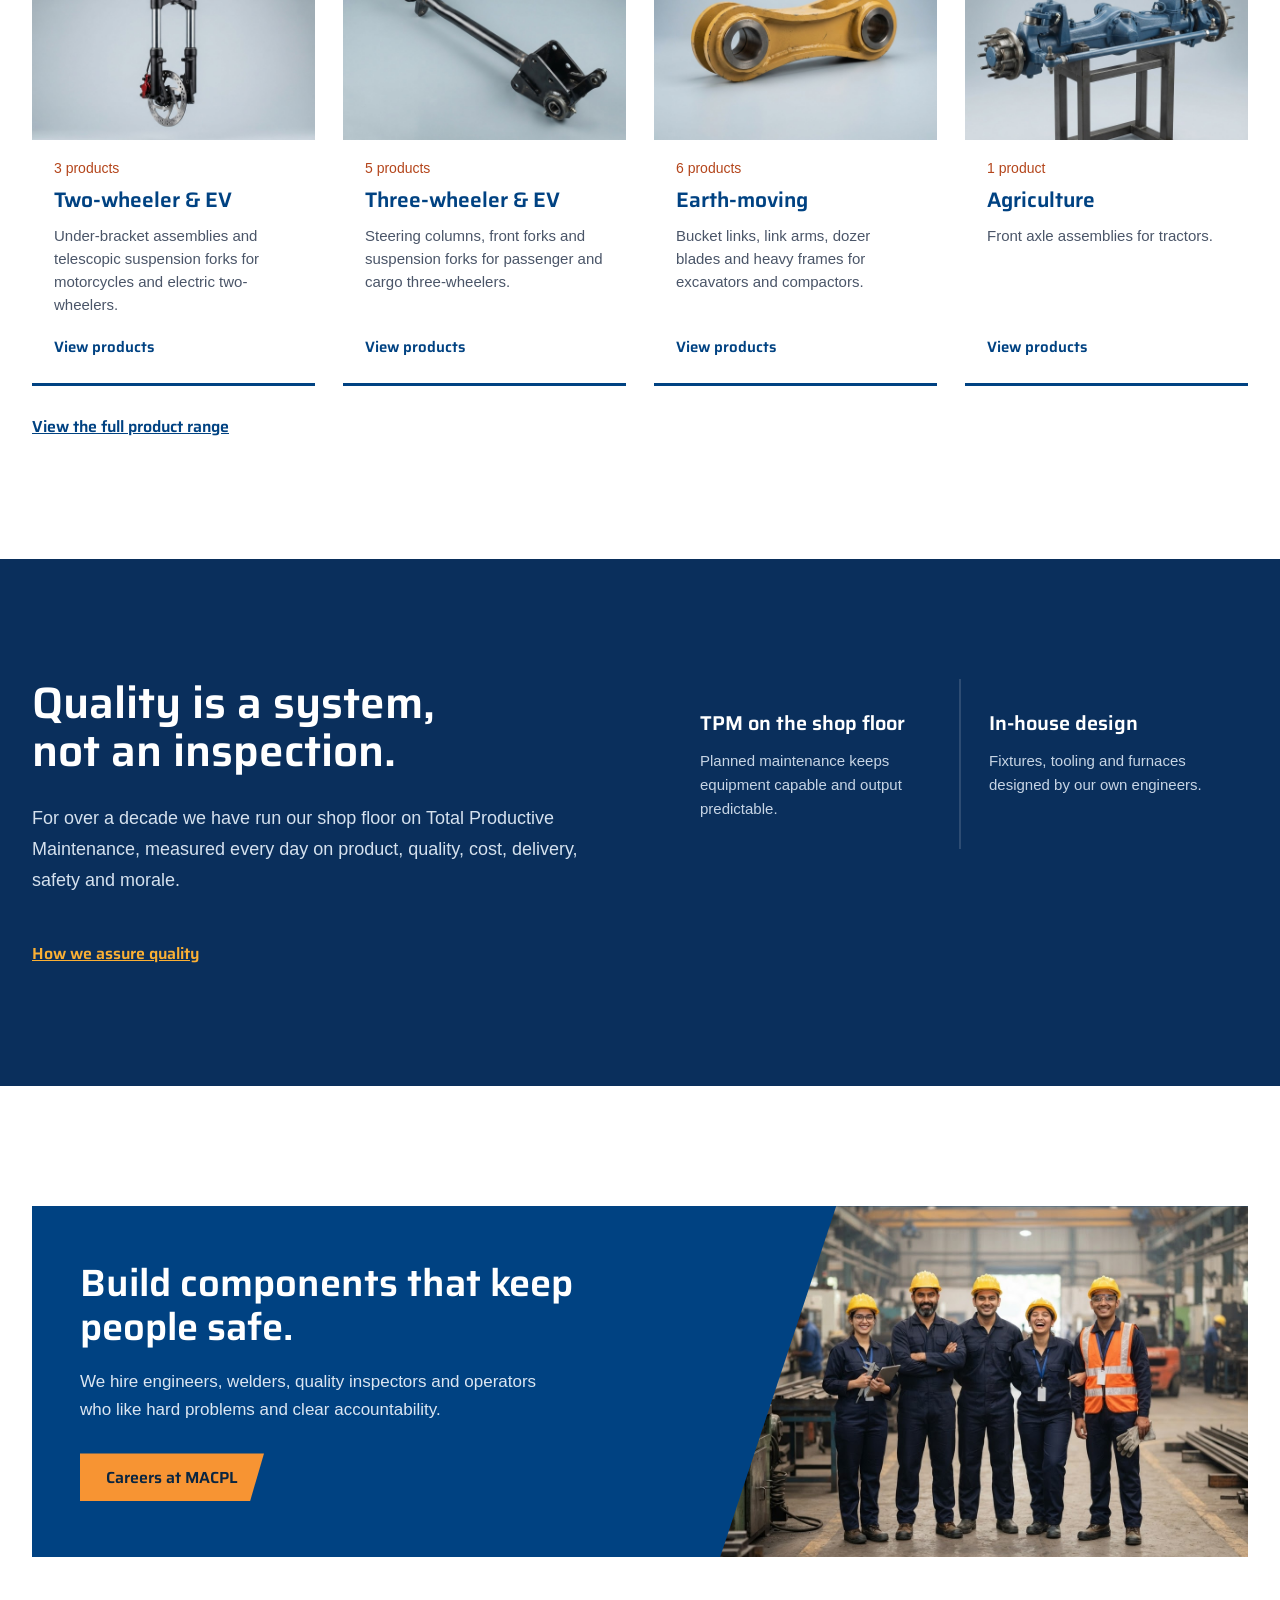
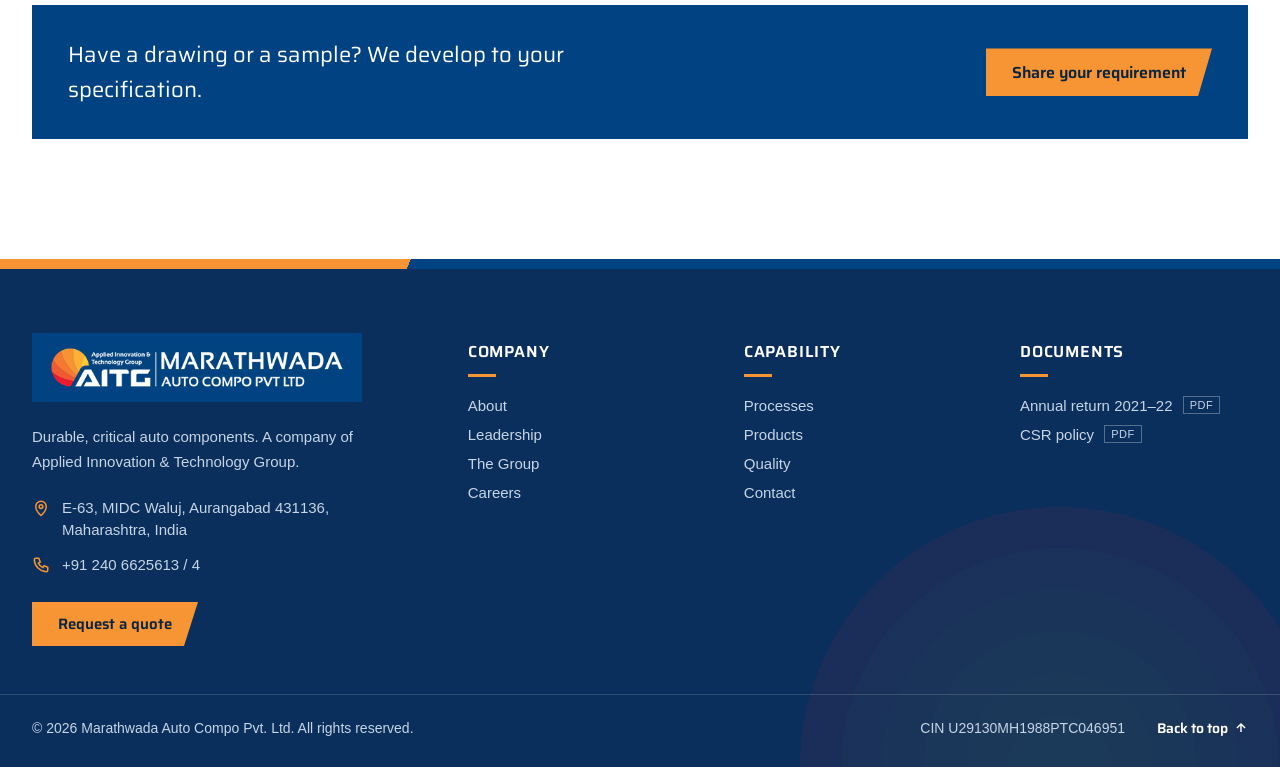
==== commit b3f34e6f: "Use the AITG-MACPL logo and a brand-blue navbar Replace the drawn header lockup (sun mark, AITG text" ====
--- a/index.html
+++ b/index.html
@@ -24,11 +24,8 @@
 <header class="site-header">
   <div class="wrap" style="position:relative">
     <a class="brand" href="index.html" aria-label="Marathwada Auto Compo home">
-      <!-- Replace this lockup with the master AITG–MACPL logo artwork (SVG) from the brand custodian -->
-      <img src="assets/images/sun-mark.svg" width="46" height="40" alt="">
-      <span class="brand-aitg">AITG</span>
-      <span class="brand-rule"></span>
-      <span class="brand-name"><b>MARATHWADA</b><small>AUTO COMPO PVT LTD</small></span>
+      <!-- AITG–MACPL logo: replace assets/images/macpl-logo.png with high-res or SVG master artwork from the brand custodian -->
+      <img class="brand-logo" src="assets/images/macpl-logo.png" width="419" height="58" alt="">
     </a>
     <button class="menu-btn" aria-label="Open menu" aria-expanded="false" aria-controls="site-nav">
       <svg width="26" height="26" viewBox="0 0 24 24" fill="none" stroke="currentColor" stroke-width="2" aria-hidden="true"><path d="M3 6h18M3 12h18M3 18h18"/></svg>
@@ -159,10 +156,7 @@
   <div class="wrap foot">
     <div class="foot-about">
       <a class="brand foot-brand" href="index.html" aria-label="Marathwada Auto Compo home">
-        <img src="assets/images/sun-mark.svg" width="46" height="40" alt="">
-        <span class="brand-aitg">AITG</span>
-        <span class="brand-rule"></span>
-        <span class="brand-name"><b>MARATHWADA</b><small>AUTO COMPO PVT LTD</small></span>
+        <img class="brand-logo" src="assets/images/macpl-logo.png" width="419" height="58" alt="">
       </a>
       <p>Durable, critical auto components. A company of Applied Innovation &amp; Technology Group.</p>
       <ul class="foot-contact">
--- a/assets/css/style.css
+++ b/assets/css/style.css
@@ -25,18 +25,14 @@
 :focus-visible{outline:3px solid var(--o4);outline-offset:2px}
 
 /* Header */
-.site-header{position:sticky;top:0;z-index:50;background:#fff;border-bottom:1px solid var(--line)}
+.site-header{position:sticky;top:0;z-index:50;background:var(--blue);border-bottom:1px solid rgba(255,255,255,.14)}
 .site-header .wrap{display:flex;align-items:center;justify-content:space-between;gap:16px;padding-top:14px;padding-bottom:14px}
-.brand{display:flex;align-items:center;gap:12px;text-decoration:none}
-.brand-aitg{font-family:var(--head);font-weight:700;font-size:24px;letter-spacing:1px;color:var(--blue)}
-.brand-rule{width:1px;height:30px;background:var(--blue)}
-.brand-name{display:flex;flex-direction:column;line-height:1.05;color:var(--blue);font-family:var(--head)}
-.brand-name b{font-size:17px;letter-spacing:.5px;font-weight:600}
-.brand-name small{font-size:11px;letter-spacing:.6px}
-.nav{display:flex;align-items:center;gap:22px}
-.nav a.navlink{color:var(--ink);text-decoration:none;font-size:15px;padding:12px 4px;border-bottom:2px solid transparent}
-.nav a.navlink:hover{color:var(--blue);border-bottom-color:var(--o3)}
-.menu-btn{display:none;background:none;border:0;width:48px;height:48px;cursor:pointer;color:var(--blue)}
+.brand{display:block;flex:0 1 330px;min-width:0;text-decoration:none}
+.brand-logo{display:block;width:100%;height:auto}
+.nav{display:flex;flex:none;align-items:center;gap:22px}
+.nav a.navlink{color:rgba(255,255,255,.88);text-decoration:none;font-size:15px;padding:12px 4px;border-bottom:2px solid transparent}
+.nav a.navlink:hover{color:#fff;border-bottom-color:var(--o3)}
+.menu-btn{display:none;flex:none;background:none;border:0;width:48px;height:48px;cursor:pointer;color:#fff}
 
 /* Buttons */
 .btn{display:inline-flex;align-items:center;justify-content:center;min-height:48px;padding:0 26px;font-family:var(--head);font-weight:600;font-size:16px;text-decoration:none;border:0;cursor:pointer;clip-path:polygon(0 0,100% 0,calc(100% - 14px) 100%,0 100%)}
@@ -189,8 +185,7 @@
 .brand-bar{height:10px;background:linear-gradient(115deg,var(--o3) 0 32%,var(--blue) 32% 100%)}
 .foot,.legal{position:relative;z-index:1}
 .foot{display:grid;grid-template-columns:minmax(0,1.7fr) repeat(3,minmax(0,1fr));gap:48px;padding-top:64px;padding-bottom:48px;font-size:15px}
-.foot-brand .brand-aitg,.foot-brand .brand-name{color:#fff}
-.foot-brand .brand-rule{background:rgba(255,255,255,.6)}
+.foot-brand{display:inline-block;width:330px;max-width:100%;padding:14px 18px;background:var(--blue)}
 .foot-about p{margin:20px 0 0;line-height:1.65;max-width:42ch}
 .foot-contact{list-style:none;margin:22px 0 0;padding:0;display:flex;flex-direction:column;gap:12px;line-height:1.5}
 .foot-contact li{display:flex;gap:12px;align-items:flex-start}
@@ -211,7 +206,7 @@
 .to-top:hover{color:var(--o4)}
 
 /* Multipage: current page in nav */
-.nav a.navlink[aria-current="page"]{color:var(--blue);border-bottom-color:var(--o3)}
+.nav a.navlink[aria-current="page"]{color:#fff;border-bottom-color:var(--o3)}
 
 /* Page hero (inner pages) */
 .page-hero{position:relative;background:var(--blue);color:#fff;overflow:hidden}
@@ -291,9 +286,9 @@
   .foot{grid-template-columns:repeat(3,minmax(0,1fr))}
   .foot-about{grid-column:1/-1}
   .menu-btn{display:inline-flex;align-items:center;justify-content:center}
-  .nav{display:none;position:absolute;left:0;right:0;top:100%;background:#fff;flex-direction:column;align-items:stretch;gap:0;padding:8px 32px 24px;border-bottom:1px solid var(--line)}
+  .nav{display:none;position:absolute;left:0;right:0;top:100%;background:var(--blue);flex-direction:column;align-items:stretch;gap:0;padding:8px 32px 24px;border-bottom:1px solid rgba(255,255,255,.14)}
   .nav.open{display:flex}
-  .nav a.navlink{padding:14px 0;border-bottom:1px solid var(--line)}
+  .nav a.navlink{padding:14px 0;border-bottom:1px solid rgba(255,255,255,.14)}
   .nav .btn{margin-top:16px}
 }
 @media (max-width:820px){
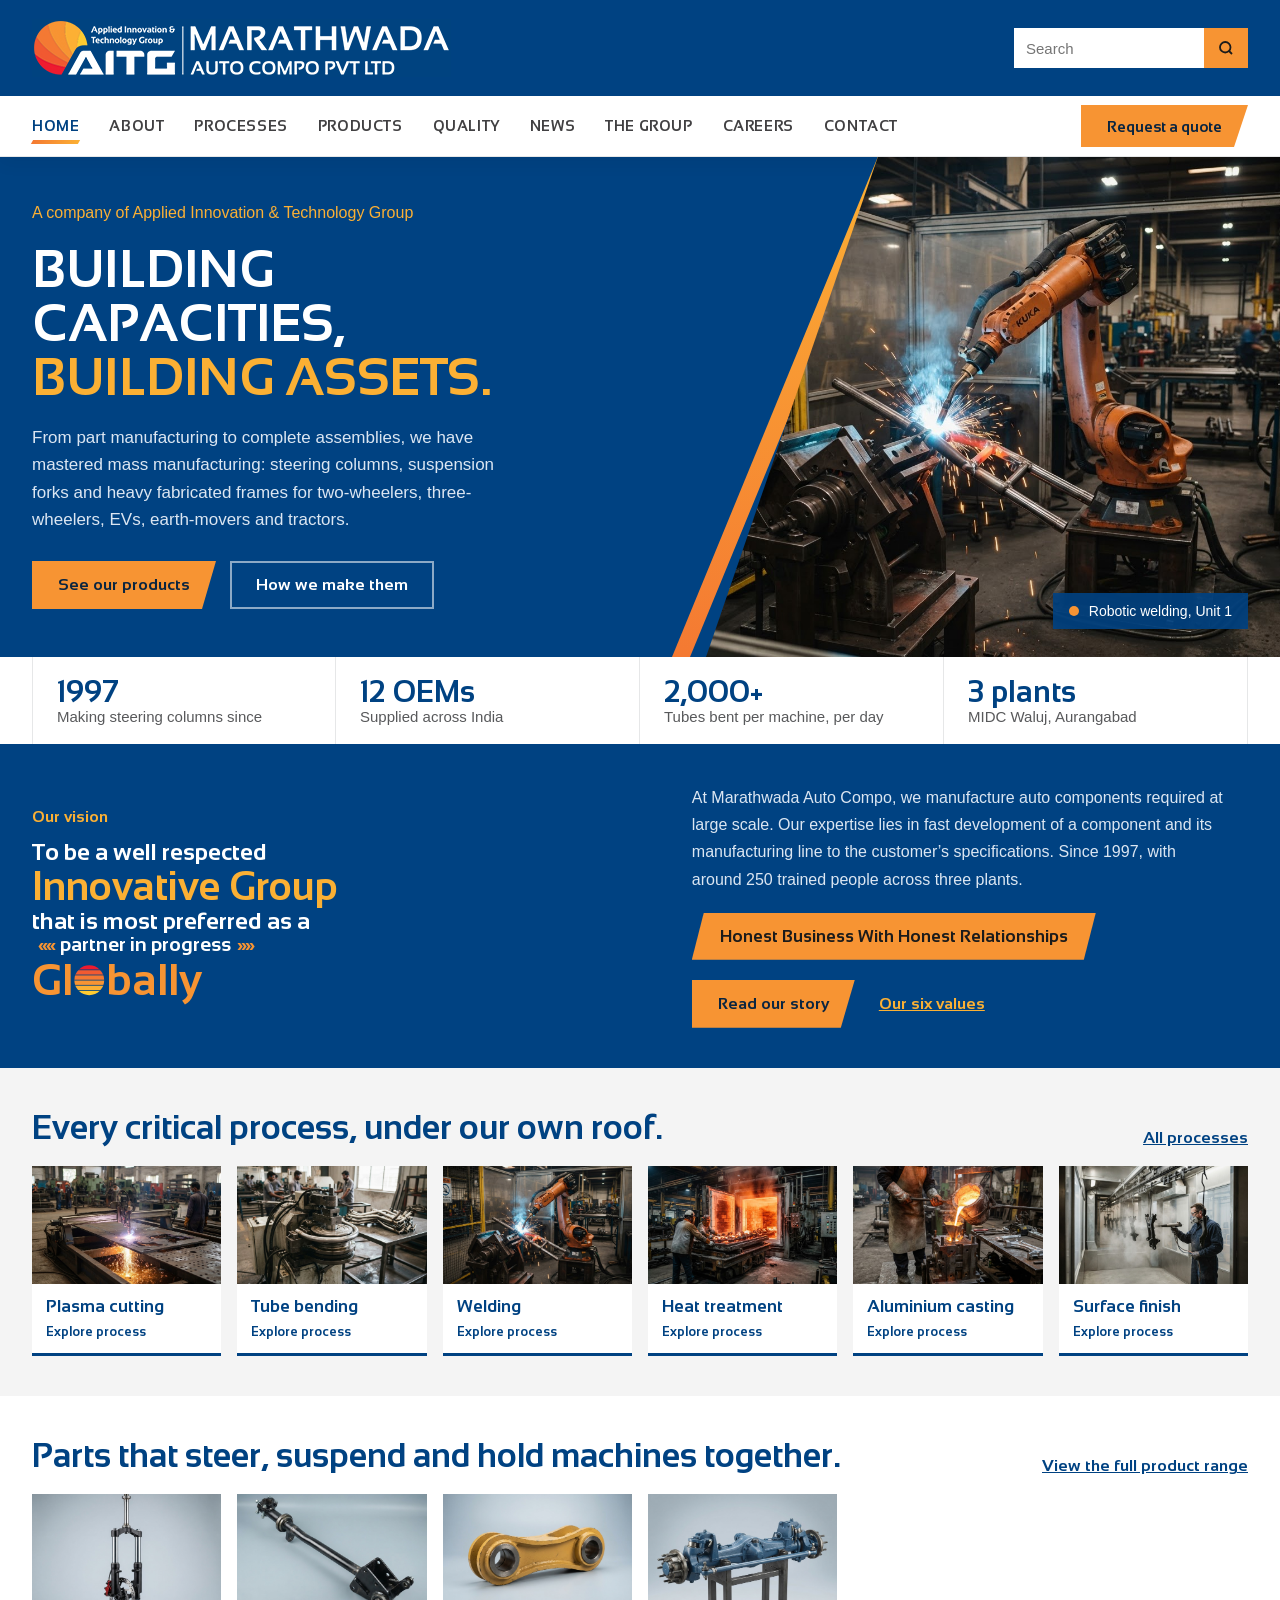
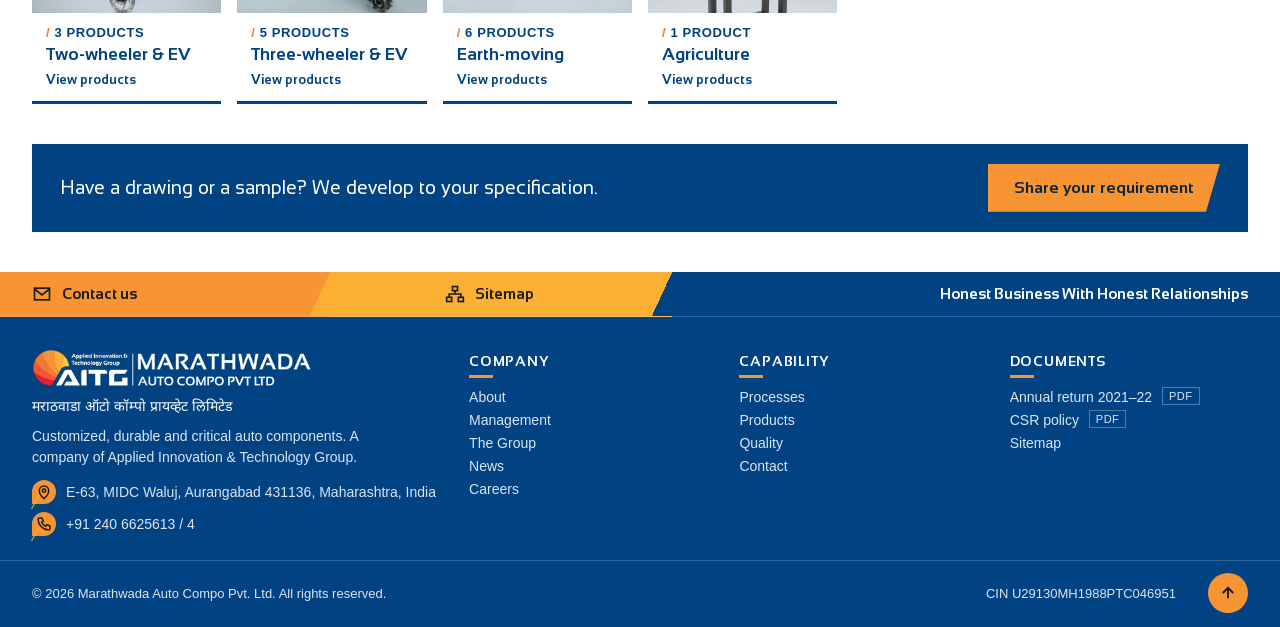
==== commit d80f5ab5: "Apply the AITG brand manual and current-site content - Header: logo masthead with search, new menu b" ====
--- a/index.html
+++ b/index.html
@@ -9,10 +9,11 @@
 <meta property="og:title" content="Marathwada Auto Compo Pvt. Ltd.">
 <meta property="og:description" content="Critical components, built to carry the load. A company of Applied Innovation &amp; Technology Group.">
 <meta property="og:type" content="website">
-<link rel="icon" type="image/svg+xml" href="assets/images/sun-mark.svg">
+<link rel="icon" type="image/png" href="assets/images/favicon.png">
+<link rel="preload" href="assets/fonts/sansation-latin-700.woff2" as="font" type="font/woff2" crossorigin>
 <link rel="preconnect" href="https://fonts.googleapis.com">
 <link rel="preconnect" href="https://fonts.gstatic.com" crossorigin>
-<link rel="stylesheet" href="https://fonts.googleapis.com/css2?family=Saira:wght@400;500;600;700&amp;display=swap">
+<link rel="stylesheet" href="https://fonts.googleapis.com/css2?family=Noto+Sans+Devanagari:wght@400;600&amp;display=swap">
 <link rel="stylesheet" href="assets/css/style.css">
 <script type="application/ld+json">
 {"@context":"https://schema.org","@type":"Organization","name":"Marathwada Auto Compo Pvt. Ltd.","alternateName":"MACPL","url":"https://www.macpl-aitg.co/","telephone":"+91-240-6625613","parentOrganization":{"@type":"Organization","name":"Applied Innovation & Technology Group"},"address":{"@type":"PostalAddress","streetAddress":"E-63, MIDC Waluj","addressLocality":"Aurangabad","postalCode":"431136","addressRegion":"Maharashtra","addressCountry":"IN"}}
@@ -22,23 +23,34 @@
 <a class="skip" href="#main">Skip to content</a>
 
 <header class="site-header">
-  <div class="wrap" style="position:relative">
-    <a class="brand" href="index.html" aria-label="Marathwada Auto Compo home">
-      <!-- AITG–MACPL logo: replace assets/images/macpl-logo.png with high-res or SVG master artwork from the brand custodian -->
-      <img class="brand-logo" src="assets/images/macpl-logo.png" width="419" height="58" alt="">
-    </a>
-    <button class="menu-btn" aria-label="Open menu" aria-expanded="false" aria-controls="site-nav">
-      <svg width="26" height="26" viewBox="0 0 24 24" fill="none" stroke="currentColor" stroke-width="2" aria-hidden="true"><path d="M3 6h18M3 12h18M3 18h18"/></svg>
-    </button>
+  <div class="masthead">
+    <div class="wrap">
+      <a class="brand" href="index.html">
+        <!-- AITG–MACPL logo: replace with the master artwork (SVG) from the brand custodian; never redraw it (manual p.12) -->
+        <img class="brand-logo" src="assets/images/macpl-logo.png" width="419" height="58" alt="AITG Marathwada Auto Compo Pvt Ltd, home">
+      </a>
+      <form class="search" action="search.html" role="search"><label class="sr" for="q">Search the site</label><input id="q" name="q" type="search" placeholder="Search"><button type="submit" aria-label="Search"><svg width="18" height="18" viewBox="0 0 24 24" fill="none" stroke="currentColor" stroke-width="2.4" aria-hidden="true"><circle cx="11" cy="11" r="7"/><path d="m20 20-4-4"/></svg></button></form>
+      <button class="menu-btn" aria-label="Open menu" aria-expanded="false" aria-controls="site-nav">
+        <svg width="26" height="26" viewBox="0 0 24 24" fill="none" stroke="currentColor" stroke-width="2" aria-hidden="true"><path d="M3 6h18M3 12h18M3 18h18"/></svg>
+      </button>
+    </div>
+  </div>
+  <div class="navbar">
+    <div class="wrap">
     <nav id="site-nav" class="nav" aria-label="Main">
+      <a class="navlink" href="index.html" aria-current="page">Home</a>
       <a class="navlink" href="about.html">About</a>
       <a class="navlink" href="processes.html">Processes</a>
       <a class="navlink" href="products.html">Products</a>
       <a class="navlink" href="quality.html">Quality</a>
+      <a class="navlink" href="news.html">News</a>
       <a class="navlink" href="group.html">The Group</a>
       <a class="navlink" href="careers.html">Careers</a>
-      <a class="btn btn-sun" href="contact.html">Request a quote</a>
+      <a class="navlink" href="contact.html">Contact</a>
+      <a class="btn btn-sun nav-cta" href="contact.html">Request a quote</a>
+      <form class="search" action="search.html" role="search"><label class="sr" for="q-m">Search the site</label><input id="q-m" name="q" type="search" placeholder="Search"><button type="submit" aria-label="Search"><svg width="18" height="18" viewBox="0 0 24 24" fill="none" stroke="currentColor" stroke-width="2.4" aria-hidden="true"><circle cx="11" cy="11" r="7"/><path d="m20 20-4-4"/></svg></button></form>
     </nav>
+    </div>
   </div>
 </header>
 
@@ -48,27 +60,18 @@
   <div class="wrap hero-grid">
     <div class="hero-text">
       <p class="hero-kicker">A company of Applied Innovation &amp; Technology Group</p>
-      <h1>Critical components, built to carry the load.</h1>
-      <p class="sub">Steering columns, suspension forks and heavy fabricated frames for two-wheelers, three-wheelers, EVs, earth-movers and tractors. Developed fast, made at scale, and safe by design.</p>
+      <h1>Building capacities, <em>building assets.</em></h1>
+      <p class="sub">From part manufacturing to complete assemblies, we have mastered mass manufacturing: steering columns, suspension forks and heavy fabricated frames for two-wheelers, three-wheelers, EVs, earth-movers and tractors.</p>
       <div class="hero-ctas">
         <a class="btn btn-sun" href="products.html">See our products</a>
         <a class="btn btn-line" href="processes.html">How we make them</a>
       </div>
     </div>
-    <div class="sun-wrap" aria-hidden="true">
-      <svg viewBox="0 0 600 330">
-        <defs><clipPath id="hz"><rect width="600" height="330"/></clipPath></defs>
-        <g clip-path="url(#hz)">
-          <circle class="band" style="animation-delay:.05s" cx="300" cy="330" r="300" fill="#ED1B2F"/>
-          <circle class="band" style="animation-delay:.15s" cx="300" cy="330" r="252" fill="#F15A31"/>
-          <circle class="band" style="animation-delay:.25s" cx="300" cy="330" r="204" fill="#F47932"/>
-          <circle class="band" style="animation-delay:.35s" cx="300" cy="330" r="156" fill="#F79433"/>
-          <circle class="band" style="animation-delay:.45s" cx="300" cy="330" r="108" fill="#FBB034"/>
-          <circle class="band" style="animation-delay:.55s" cx="300" cy="330" r="60" fill="#FFCC32"/>
-          <g class="cut"><polygon points="345,330 535,0 620,0 620,330" fill="#004282"/><line x1="345" y1="330" x2="535" y2="0" stroke="#fff" stroke-width="10"/></g>
-        </g>
-      </svg>
-    </div>
+    <figure class="hero-media">
+      <!-- Stand-in photo: replace with a real MACPL shop-floor photo -->
+      <img src="assets/images/photos/processes/welding.jpg" width="1200" height="896" alt="Robotic welding cell joining a steel frame">
+      <figcaption>Robotic welding, Unit 1</figcaption>
+    </figure>
   </div>
   <div class="facts">
     <div class="wrap">
@@ -80,68 +83,43 @@
   </div>
 </section>
 
-<section class="sec">
-  <div class="wrap split">
-    <div class="about-media">
-      <div class="ph" role="img" aria-label="Robotic welding cell on the Unit 1 shop floor" style="background-image:url(assets/images/photos/sections/shop-floor.jpg)"></div>
-      <div class="about-badge"><b>~250</b><span>trained people on the shop floor</span></div>
+<section class="sec-tight dark" aria-labelledby="h-vision">
+  <div class="wrap vision-row">
+    <div>
+      <h2 id="h-vision" class="eyebrow">Our vision</h2>
+      <p class="vision sm">
+        <span class="va">To be a well respected</span>
+        <span class="vb">Innovative Group</span>
+        <span class="va">that is most preferred as a</span>
+        <span class="vc"><i aria-hidden="true">‹‹‹‹</i>partner in progress<i aria-hidden="true">››››</i></span>
+        <span class="vd"><span aria-hidden="true">Gl<svg class="globe" viewBox="0 0 24 24"><defs><clipPath id="globe-a"><circle cx="12" cy="12" r="11"/></clipPath></defs><g clip-path="url(#globe-a)"><rect width="24" height="4" fill="#ED1B2F"/><rect y="4.6" width="24" height="3.2" fill="#F15A31"/><rect y="8.4" width="24" height="3.2" fill="#F47932"/><rect y="12.2" width="24" height="3.2" fill="#F79433"/><rect y="16" width="24" height="3.2" fill="#FBB034"/><rect y="19.8" width="24" height="4.2" fill="#FFCC32"/></g></svg>bally</span><span class="sr">Globally</span></span>
+      </p>
     </div>
-    <div class="about-copy">
-      <h2 class="sec-h">Two engineers, one steering column, and a habit of delivering early.</h2>
-      <p class="lead">Ram Bhogale and Ajit Soundalgekar started MACPL in 1997 to make steering columns for scooters and three-wheelers. Today we develop complex, safety-critical components to customer specification, from a single sub-assembly to complete assemblies.</p>
-      <div class="people-mini">
-        <a class="btn btn-sun" href="about.html">Read our story</a>
-        <a href="about.html#leadership">Meet the leadership</a>
-      </div>
+    <div class="vision-side">
+      <p class="lead">At Marathwada Auto Compo, we manufacture auto components required at large scale. Our expertise lies in fast development of a component and its manufacturing line to the customer’s specifications. Since 1997, with around 250 trained people across three plants.</p>
+      <p class="tagline-band">Honest Business With Honest Relationships</p>
+      <p class="links"><a class="btn btn-sun" href="about.html">Read our story</a><a class="sec-link" href="about.html#values">Our six values</a></p>
     </div>
   </div>
 </section>
 
-<section class="sec bg-soft">
+<section class="sec-tight bg-soft">
   <div class="wrap">
     <div class="sec-top">
-      <h2 class="sec-h" style="max-width:16ch">Every critical process, under our own roof.</h2>
-      <p>Our parts carry high safety parameters, so we control the steps that decide strength: cutting, bending, joining, heat treatment, casting and finish.</p>
+      <h2 class="sec-h">Every critical process, under our own roof.</h2>
+      <a class="sec-link" href="processes.html">All processes</a>
     </div>
-    <div id="proc-cards" class="cards"></div>
+    <div id="proc-cards" class="cards compact"></div>
   </div>
 </section>
 
-<section class="sec">
+<section class="sec-tight">
   <div class="wrap">
     <div class="sec-top">
-      <h2 class="sec-h" style="max-width:20ch">Parts that steer, suspend and hold machines together.</h2>
-      <p>Fifteen parts across four segments, each developed to an OEM's specification.</p>
+      <h2 class="sec-h">Parts that steer, suspend and hold machines together.</h2>
+      <a class="sec-link" href="products.html">View the full product range</a>
     </div>
-    <div id="segment-cards" class="cards"></div>
-    <a class="sec-link" href="products.html">View the full product range</a>
-  </div>
-</section>
-
-<section class="sec dark">
-  <div class="wrap split" style="align-items:flex-start">
-    <div style="flex:1 1 440px">
-      <h2 class="sec-h" style="max-width:16ch">Quality is a system, not an inspection.</h2>
-      <p class="lead" style="margin-top:28px">For over a decade we have run our shop floor on Total Productive Maintenance, measured every day on product, quality, cost, delivery, safety and morale.</p>
-      <a class="sec-link" href="quality.html">How we assure quality</a>
-    </div>
-    <div class="q-grid">
-      <div><h3>TPM on the shop floor</h3><p>Planned maintenance keeps equipment capable and output predictable.</p></div>
-      <div><h3>In-house design</h3><p>Fixtures, tooling and furnaces designed by our own engineers.</p></div>
-    </div>
-  </div>
-</section>
-
-<section class="sec">
-  <div class="wrap">
-    <div class="careers">
-      <div class="txt">
-        <h2>Build components that keep people safe.</h2>
-        <p>We hire engineers, welders, quality inspectors and operators who like hard problems and clear accountability.</p>
-        <a class="btn btn-sun" href="careers.html">Careers at MACPL</a>
-      </div>
-      <div class="ph" role="img" aria-label="Production team at Unit 2" style="background-image:url(assets/images/photos/sections/team.jpg)"></div>
-    </div>
+    <div id="segment-cards" class="cards compact"></div>
     <div class="cta-band">
       <p>Have a drawing or a sample? We develop to your specification.</p>
       <a class="btn btn-sun" href="contact.html">Share your requirement</a>
@@ -152,27 +130,34 @@
 </main>
 
 <footer class="site-footer">
-  <div class="brand-bar"></div>
+  <div class="foot-strip">
+    <div class="wrap">
+      <a class="fs-contact" href="contact.html"><svg width="20" height="20" viewBox="0 0 24 24" fill="none" stroke="currentColor" stroke-width="2" aria-hidden="true"><rect x="3" y="5" width="18" height="14"/><path d="m3 6 9 7 9-7"/></svg>Contact us</a>
+      <a class="fs-map" href="sitemap.html"><svg width="20" height="20" viewBox="0 0 24 24" fill="none" stroke="currentColor" stroke-width="2" aria-hidden="true"><rect x="9" y="3" width="6" height="5"/><rect x="2" y="16" width="6" height="5"/><rect x="16" y="16" width="6" height="5"/><path d="M12 8v4M5 16v-4h14v4"/></svg>Sitemap</a>
+      <p class="fs-tag">Honest Business With Honest Relationships</p>
+      <!-- "Follow us on" (manual p.35): add official social profile links here once confirmed -->
+    </div>
+  </div>
   <div class="wrap foot">
     <div class="foot-about">
-      <a class="brand foot-brand" href="index.html" aria-label="Marathwada Auto Compo home">
-        <img class="brand-logo" src="assets/images/macpl-logo.png" width="419" height="58" alt="">
+      <a class="brand" href="index.html">
+        <img class="brand-logo" src="assets/images/macpl-logo.png" width="419" height="58" alt="AITG Marathwada Auto Compo Pvt Ltd, home">
       </a>
-      <p>Durable, critical auto components. A company of Applied Innovation &amp; Technology Group.</p>
+      <p class="mr" lang="mr">मराठवाडा ऑटो कॉम्पो प्रायव्हेट लिमिटेड</p>
+      <p>Customized, durable and critical auto components. A company of Applied Innovation &amp; Technology Group.</p>
       <ul class="foot-contact">
-        <li><svg width="18" height="18" viewBox="0 0 24 24" fill="none" stroke="currentColor" stroke-width="2" aria-hidden="true"><path d="M12 22s7-6.2 7-12a7 7 0 1 0-14 0c0 5.8 7 12 7 12z"/><circle cx="12" cy="10" r="2.5"/></svg><span>E-63, MIDC Waluj, Aurangabad 431136, Maharashtra, India</span></li>
-        <li><svg width="18" height="18" viewBox="0 0 24 24" fill="none" stroke="currentColor" stroke-width="2" aria-hidden="true"><path d="M5 3h4l2 5-2.5 1.5a11 11 0 0 0 6 6L16 13l5 2v4a2 2 0 0 1-2 2A17 17 0 0 1 3 5a2 2 0 0 1 2-2z"/></svg><span><a href="tel:+912406625613">+91 240 6625613</a> / <a href="tel:+912406625614">4</a></span></li>
+        <li><span class="ico"><svg width="16" height="16" viewBox="0 0 24 24" fill="none" stroke="currentColor" stroke-width="2.2" aria-hidden="true"><path d="M12 22s7-6.2 7-12a7 7 0 1 0-14 0c0 5.8 7 12 7 12z"/><circle cx="12" cy="10" r="2.5"/></svg></span><span>E-63, MIDC Waluj, Aurangabad 431136, Maharashtra, India</span></li>
+        <li><span class="ico"><svg width="16" height="16" viewBox="0 0 24 24" fill="none" stroke="currentColor" stroke-width="2.2" aria-hidden="true"><path d="M5 3h4l2 5-2.5 1.5a11 11 0 0 0 6 6L16 13l5 2v4a2 2 0 0 1-2 2A17 17 0 0 1 3 5a2 2 0 0 1 2-2z"/></svg></span><span><a href="tel:+912406625613">+91 240 6625613</a> / <a href="tel:+912406625614">4</a></span></li>
       </ul>
-      <a class="btn btn-sun" href="contact.html">Request a quote</a>
     </div>
-    <div class="col"><h2>Company</h2><a href="about.html">About</a><a href="about.html#leadership">Leadership</a><a href="group.html">The Group</a><a href="careers.html">Careers</a></div>
+    <div class="col"><h2>Company</h2><a href="about.html">About</a><a href="about.html#management">Management</a><a href="group.html">The Group</a><a href="news.html">News</a><a href="careers.html">Careers</a></div>
     <div class="col"><h2>Capability</h2><a href="processes.html">Processes</a><a href="products.html">Products</a><a href="quality.html">Quality</a><a href="contact.html">Contact</a></div>
-    <div class="col"><h2>Documents</h2><a href="https://www.macpl-aitg.co/images/financials/MACPL-Annual-Return-2021-2022.pdf">Annual return 2021–22 <em>PDF</em></a><a href="https://www.macpl-aitg.co/images/financials/MACPL-CSR-Policy-2022.pdf">CSR policy <em>PDF</em></a></div>
+    <div class="col"><h2>Documents</h2><a href="https://www.macpl-aitg.co/images/financials/MACPL-Annual-Return-2021-2022.pdf">Annual return 2021–22 <em>PDF</em></a><a href="https://www.macpl-aitg.co/images/financials/MACPL-CSR-Policy-2022.pdf">CSR policy <em>PDF</em></a><a href="sitemap.html">Sitemap</a></div>
   </div>
   <div class="wrap legal">
     <span>© <span id="year">2026</span> Marathwada Auto Compo Pvt. Ltd. All rights reserved.</span>
     <span>CIN U29130MH1988PTC046951</span>
-    <a class="to-top" href="#">Back to top <svg width="14" height="14" viewBox="0 0 24 24" fill="none" stroke="currentColor" stroke-width="2.5" aria-hidden="true"><path d="M12 19V5M5 12l7-7 7 7"/></svg></a>
+    <a class="to-top" href="#" aria-label="Back to top" title="Back to top"><svg width="18" height="18" viewBox="0 0 24 24" fill="none" stroke="currentColor" stroke-width="2.5" aria-hidden="true"><path d="M12 19V5M5 12l7-7 7 7"/></svg></a>
   </div>
 </footer>
 
--- a/assets/css/style.css
+++ b/assets/css/style.css
@@ -1,13 +1,20 @@
 /* MACPL website — brand tokens from AITG Brand Identity Guidelines */
+/* Sansation: corporate typeface (manual p.21), OFL webfont via Fontsource */
+@font-face{font-family:"Sansation";font-style:normal;font-weight:400;font-display:swap;src:url(../fonts/sansation-latin-400.woff2) format("woff2")}
+@font-face{font-family:"Sansation";font-style:normal;font-weight:700;font-display:swap;src:url(../fonts/sansation-latin-700.woff2) format("woff2")}
 :root{
-  --blue:#004282;        /* Pantone 287C */
-  --navy:#0a2f5c;
-  --red:#ED1B2F; --o1:#F15A31; --o2:#F47932; /* Pantone 152C */
+  --blue:#004282;        /* Pantone 287C — Confident & Expert Blue */
+  --red:#ED1B2F; --o1:#F15A31; --o2:#F47932; /* Pantone 152C — Luminous & Determined Orange */
   --o3:#F79433; --o4:#FBB034; --yellow:#FFCC32;
-  --ink:#1f2a3a; --muted:#4a5568; --soft:#f2f5f9; --line:#e3e8ef;
-  --rust:#b4451b; /* accessible orange for small text on white */
-  --head:"Sansation","Saira","Trebuchet MS",sans-serif;
-  --body:"Trebuchet MS","Segoe UI",sans-serif;
+  --ink:#414042;         /* Black 80% — body text (manual p.27) */
+  --muted:#58595b;       /* Black 70% */
+  --soft:#f4f4f4; --line:#e6e7e8;
+  --on-sun:#1b1b1b;      /* text on the six sun hues */
+  --head:"Sansation","Trebuchet MS",sans-serif;
+  --body:"Trebuchet MS","Segoe UI",sans-serif;   /* electronic typeface (manual p.21) */
+  --sec-y:40px;          /* top/bottom padding of every content section */
+  --stack:20px;          /* gap between a heading and what follows it */
+  --deva:"Noto Sans Devanagari","Trebuchet MS",sans-serif; /* print uses Shree-Dev-1097 */
 }
 *{box-sizing:border-box}
 [hidden]{display:none!important}
@@ -15,52 +22,73 @@
 body{margin:0;background:#fff;color:var(--ink);font-family:var(--body);overflow-x:hidden}
 img{max-width:100%;display:block}
 a{color:var(--blue)}a:hover{color:var(--o1)}
-h1,h2,h3{font-family:var(--head);font-weight:600;margin:0}
+h1,h2,h3{font-family:var(--head);font-weight:700;margin:0}
+:lang(mr),:lang(sa){font-family:var(--deva)}
+.sr{position:absolute;width:1px;height:1px;overflow:hidden;clip:rect(0 0 0 0);white-space:nowrap}
 .wrap{max-width:1280px;margin:0 auto;padding:0 32px}
-.sec{padding:120px 0}
-.sec-h{font-size:44px;line-height:1.1;color:var(--blue)}
+.sec,.sec-tight,.group-sec,.contact-sec{padding:var(--sec-y) 0}
+.sec-h{font-size:34px;line-height:1.12;color:var(--blue)}
 .lead{font-size:18px;line-height:1.7;max-width:60ch}
 .skip{position:absolute;left:-999px;top:0;background:var(--yellow);color:#000;padding:10px 14px;z-index:100}
 .skip:focus{left:8px}
 :focus-visible{outline:3px solid var(--o4);outline-offset:2px}
 
-/* Header */
-.site-header{position:sticky;top:0;z-index:50;background:var(--blue);border-bottom:1px solid rgba(255,255,255,.14)}
-.site-header .wrap{display:flex;align-items:center;justify-content:space-between;gap:16px;padding-top:14px;padding-bottom:14px}
-.brand{display:block;flex:0 1 330px;min-width:0;text-decoration:none}
+/* Header: blue masthead (logo, search) + white nav bar (manual p.35, current site) */
+.site-header{position:sticky;top:-96px;z-index:50;background:#fff;box-shadow:0 1px 0 var(--line),0 6px 18px rgba(0,0,0,.06)}
+.masthead{background:var(--blue)}
+.masthead .wrap{height:96px;display:flex;align-items:center;gap:24px}
+.brand{display:block;flex:0 1 419px;min-width:0;line-height:0;text-decoration:none}
+/* 58px tall = above the 55px digital minimum (manual p.15) */
 .brand-logo{display:block;width:100%;height:auto}
-.nav{display:flex;flex:none;align-items:center;gap:22px}
-.nav a.navlink{color:rgba(255,255,255,.88);text-decoration:none;font-size:15px;padding:12px 4px;border-bottom:2px solid transparent}
-.nav a.navlink:hover{color:#fff;border-bottom-color:var(--o3)}
-.menu-btn{display:none;flex:none;background:none;border:0;width:48px;height:48px;cursor:pointer;color:#fff}
+.search{display:flex;flex:none;margin-left:auto}
+.search input{width:190px;min-height:40px;border:0;padding:8px 12px;font-size:15px}
+.search button{display:inline-flex;align-items:center;justify-content:center;width:44px;min-height:40px;border:0;background:var(--o3);color:var(--on-sun);cursor:pointer}
+.search button:hover{background:var(--o4)}
+.navbar .wrap{display:flex}
+.nav{display:flex;align-items:center;flex:1;gap:4px}
+.nav .search{display:none}
+.nav a.navlink{position:relative;display:flex;align-items:center;min-height:60px;padding:0 13px;font-family:var(--head);font-weight:700;font-size:14.5px;letter-spacing:.6px;text-transform:uppercase;color:var(--ink);text-decoration:none;transition:color .2s}
+.nav a.navlink:first-child{margin-left:-13px}
+/* slanted orange underline: slides in on hover, stays on the current page */
+.nav a.navlink::after{content:"";position:absolute;left:13px;right:13px;bottom:12px;height:4px;background:linear-gradient(90deg,var(--o2),var(--o4));transform:scaleX(0) skewX(-30deg);transform-origin:left;transition:transform .25s cubic-bezier(.2,.7,.2,1)}
+.nav a.navlink:hover{color:var(--blue)}
+.nav a.navlink:hover::after,.nav a.navlink[aria-current="page"]::after{transform:scaleX(1) skewX(-30deg)}
+.nav a.navlink[aria-current="page"]{color:var(--blue)}
+.nav .nav-cta{margin-left:auto;min-height:42px;font-size:15px}
+.menu-btn{display:none;flex:none;margin-left:auto;background:none;border:0;width:48px;height:48px;cursor:pointer;color:#fff}
 
 /* Buttons */
-.btn{display:inline-flex;align-items:center;justify-content:center;min-height:48px;padding:0 26px;font-family:var(--head);font-weight:600;font-size:16px;text-decoration:none;border:0;cursor:pointer;clip-path:polygon(0 0,100% 0,calc(100% - 14px) 100%,0 100%)}
+.btn{display:inline-flex;align-items:center;justify-content:center;min-height:48px;padding:0 26px;font-family:var(--head);font-weight:700;font-size:16px;text-decoration:none;border:0;cursor:pointer;clip-path:polygon(0 0,100% 0,calc(100% - 14px) 100%,0 100%)}
 .btn-sun{background:var(--o3);color:#0a2540}.btn-sun:hover{background:var(--o4);color:#0a2540}
 .btn-line{color:#fff;box-shadow:inset 0 0 0 2px rgba(255,255,255,.55);clip-path:none}
 .btn-line:hover{color:#fff;box-shadow:inset 0 0 0 2px #fff}
 
 /* Hero */
 .hero{background:var(--blue);color:#fff;overflow:hidden}
-.hero-grid{display:flex;flex-wrap:wrap;gap:40px;align-items:flex-end;padding-top:96px}
-.hero-text{flex:1 1 520px;padding-bottom:72px;animation:fadeUp .9s .3s cubic-bezier(.2,.7,.2,1) both}
+.hero-grid{display:flex;flex-wrap:wrap;gap:40px;align-items:center;padding-top:48px}
+.hero-text{flex:1 1 520px;padding-bottom:48px;animation:fadeUp .9s .3s cubic-bezier(.2,.7,.2,1) both}
 .hero-kicker{margin:0 0 20px;color:var(--o4);font-size:16px}
-.hero h1{font-size:64px;line-height:1.04;letter-spacing:-.5px;max-width:14ch}
-.hero p.sub{margin:28px 0 0;font-size:19px;line-height:1.6;max-width:52ch;color:#dbe6f2}
-.hero-ctas{display:flex;flex-wrap:wrap;gap:14px;margin-top:40px}
-.sun-wrap{flex:1 1 460px;display:flex;justify-content:flex-end}
-.sun-wrap svg{width:100%;max-width:600px;height:auto;display:block}
-.band{transform-box:fill-box;transform-origin:50% 100%;animation:rise 1.4s cubic-bezier(.16,.8,.2,1) both}
-.cut{animation:cutIn 1s .9s cubic-bezier(.2,.7,.2,1) both}
+.hero h1{font-size:52px;line-height:1.04;letter-spacing:-.5px;max-width:14ch;text-transform:uppercase}
+.hero h1 em{font-style:normal;color:var(--o4)}
+.hero p.sub{margin:20px 0 0;font-size:17px;line-height:1.6;max-width:52ch;color:#dbe6f2}
+.hero-ctas{display:flex;flex-wrap:wrap;gap:14px;margin-top:28px}
+/* hero photo cut by the 60° diagonal, with an orange stripe (manual p.23) */
+.hero-media{position:relative;flex:1 1 460px;align-self:stretch;min-height:400px;margin:-48px 0 0;margin-right:calc(-1 * max(32px,(100vw - 1280px)/2 + 32px));animation:cutIn 1s .2s cubic-bezier(.2,.7,.2,1) both}
+.hero-media img{position:absolute;inset:0;width:100%;height:100%;object-fit:cover;clip-path:polygon(30% 0,100% 0,100% 100%,0 100%)}
+.hero-media::before{content:"";position:absolute;top:0;bottom:0;left:-34px;width:calc(30% + 52px);background:linear-gradient(var(--o4),var(--o2));clip-path:polygon(calc(100% - 18px) 0,100% 0,18px 100%,0 100%)}
+.hero-media figcaption{position:absolute;right:max(32px,(100vw - 1280px)/2 + 32px);bottom:28px;padding:10px 16px;background:rgba(0,66,130,.9);color:#fff;font-size:14px}
+.hero-media figcaption::before{content:"";display:inline-block;width:10px;height:10px;margin-right:10px;border-radius:50%;background:var(--o3)}
 @keyframes rise{from{transform:translateY(105%)}to{transform:none}}
 @keyframes cutIn{from{transform:translateX(160px);opacity:0}to{transform:none;opacity:1}}
 @keyframes fadeUp{from{opacity:0;transform:translateY(16px)}to{opacity:1;transform:none}}
 .facts{background:#fff}
 .facts .wrap{display:grid;grid-template-columns:repeat(auto-fit,minmax(220px,1fr))}
-.fact{padding:28px 24px;border-right:1px solid var(--line)}
+.fact{padding:18px 24px;border-right:1px solid var(--line)}
 .fact:first-child{border-left:1px solid var(--line)}
-.fact b{display:block;font-family:var(--head);font-weight:600;font-size:38px;color:var(--blue)}
+.fact b{display:block;font-family:var(--head);font-weight:700;font-size:30px;color:var(--blue)}
 .fact span{font-size:15px;color:var(--muted)}
+/* orange→blue diagonal bar (manual p.23 construct) */
+.brand-bar{height:8px;background:linear-gradient(115deg,var(--o3) 0 52%,var(--blue) 52% 100%)}
 
 /* Image placeholders — replace with <img> */
 .ph{background-color:#e7ecf3;background-image:repeating-linear-gradient(120deg,rgba(0,66,130,.07) 0 2px,transparent 2px 14px);background-size:cover;background-position:center;display:flex;align-items:flex-end;padding:20px}
@@ -77,22 +105,16 @@
 .about-copy h2{max-width:18ch}
 .about-copy p{margin:24px 0 0}
 .people-mini{display:flex;flex-wrap:wrap;gap:32px;margin-top:36px;align-items:center}
-.people-mini b{display:block;font-family:var(--head);font-size:18px;color:var(--blue)}
-.people-mini span{font-size:15px;color:var(--muted)}
 
 /* Processes */
 .bg-soft{background:var(--soft)}
 .sec-top{display:flex;flex-wrap:wrap;justify-content:space-between;gap:24px;align-items:flex-end}
-.sec-top p{margin:0;font-size:17px;line-height:1.7;max-width:52ch;color:#33475f}
-.proc{display:flex;flex-wrap:wrap;margin-top:56px;background:#fff;box-shadow:0 1px 0 #dbe2ec}
-.proc-tabs{flex:1 1 280px;display:flex;flex-direction:column;background:#e9eef5}
-.tab{font-family:var(--head);font-size:16px;font-weight:600;text-align:left;border:0;border-bottom:1px solid #d6dee9;background:transparent;color:var(--ink);cursor:pointer;min-height:56px;padding:0 20px;transition:background .25s,color .25s}
-.tab[aria-selected="true"]{background:var(--blue);color:#fff}
-.tab:hover:not([aria-selected="true"]){background:#dfe6f0}
+.sec-top p{margin:0;font-size:17px;line-height:1.7;max-width:52ch;color:var(--muted)}
+.proc{margin-top:0;background:#fff;box-shadow:0 1px 0 #dcdddf}
 .proc-body{flex:999 1 560px;min-width:0;display:flex;flex-wrap:wrap}
-.proc-text{flex:1 1 360px;padding:48px;display:flex;flex-direction:column;gap:18px}
-.proc-text h3{font-size:32px;color:var(--blue)}
-.proc-text p{margin:0;font-size:18px;line-height:1.7;max-width:48ch}
+.proc-text{flex:1 1 360px;padding:32px 36px;display:flex;flex-direction:column;gap:14px}
+.proc-text h3{font-size:26px;color:var(--blue);text-transform:uppercase}
+.proc-text p{margin:0;font-size:16px;line-height:1.6;max-width:48ch}
 .hue-bar{width:48px;height:6px}
 .tags{display:flex;flex-wrap:wrap;gap:10px}
 .tags span{font-size:14px;padding:8px 12px;background:var(--soft);color:var(--blue)}
@@ -101,55 +123,104 @@
 @keyframes panelIn{from{opacity:0;transform:translateX(18px)}to{opacity:1;transform:none}}
 
 /* Products */
-.filters{display:flex;flex-wrap:wrap;gap:10px;margin-top:36px}
-.pill{font-family:var(--body);font-size:15px;border:0;cursor:pointer;min-height:44px;padding:0 18px;border-radius:22px;background:#eef2f7;color:var(--ink);transition:background .2s,color .2s}
+.pill{font-family:var(--body);font-size:15px;border:0;cursor:pointer;min-height:44px;padding:0 18px;border-radius:22px;background:#ececed;color:var(--ink);transition:background .2s,color .2s}
 .pill[aria-pressed="true"]{background:var(--blue);color:#fff}
 .count{margin:20px 0 0;font-size:15px;color:var(--muted)}
-.grid-products{display:grid;grid-template-columns:repeat(auto-fill,minmax(260px,1fr));gap:28px;margin-top:28px}
+.seg-head{margin:var(--sec-y) 0 0;padding-bottom:10px;border-bottom:1px solid var(--o4);font-size:22px;color:var(--blue);text-transform:uppercase}
+.grid-products{display:grid;grid-template-columns:repeat(auto-fill,minmax(160px,1fr));gap:16px;margin-top:14px}
+.grid-products .seg{display:none}
+.grid-products .product h3{font-size:15px;margin:0}
+.grid-products .product p{font-size:13px}
+.seg-head{font-size:18px!important}
 .product{border-bottom:3px solid var(--blue)}
 .product .ph{aspect-ratio:4/3;padding:14px}
-.product .meta{padding:18px 0 22px}
-.product .seg{font-size:14px;color:var(--rust)}
-.product h3{margin-top:6px;font-size:20px;line-height:1.3;color:var(--blue)}
-.product p{margin:8px 0 0;font-size:15px;line-height:1.55;color:var(--muted)}
-.cta-band{margin-top:48px;display:flex;flex-wrap:wrap;gap:20px;align-items:center;justify-content:space-between;padding:32px 36px;background:var(--blue);color:#fff}
-.cta-band p{margin:0;font-family:var(--head);font-size:22px;max-width:40ch}
-
-/* Quality */
-.dark{background:var(--navy);color:#fff}
+.product .meta{padding:10px 0 12px}
+.seg{font-size:13px;font-weight:700;letter-spacing:.6px;text-transform:uppercase;color:var(--blue)}
+.seg::before{content:"/ ";color:var(--o2)}
+.product h3{margin-top:4px;font-size:17px;line-height:1.3;color:var(--blue)}
+.product p{margin:4px 0 0;font-size:14px;line-height:1.55;color:var(--muted)}
+.cta-band{margin-top:var(--sec-y);display:flex;flex-wrap:wrap;gap:20px;align-items:center;justify-content:space-between;padding:20px 28px;background:var(--blue);color:#fff}
+.cta-band p{margin:0;font-family:var(--head);font-size:19px;max-width:48ch}
+
+/* Dark (brand blue) sections */
+.dark{background:var(--blue);color:#fff}
 .dark .sec-h{color:#fff}
-.dark p.lead{color:#d5e1ee}
+.dark p.lead{color:#dbe6f2}
 .quote{margin:40px 0 0;max-width:56ch}
 .quote p{margin:0;font-family:var(--head);font-size:22px;line-height:1.5}
 .quote footer{margin-top:14px;font-size:15px;color:var(--o4)}
-.q-grid{flex:1 1 440px;display:grid;grid-template-columns:repeat(2,minmax(0,1fr));gap:2px;background:rgba(255,255,255,.14);align-self:flex-start}
-.q-grid div{background:var(--navy);padding:28px}
+.q-grid{flex:1 1 440px;display:grid;grid-template-columns:repeat(2,minmax(0,1fr));gap:2px;background:rgba(255,255,255,.18);align-self:flex-start}
+.q-grid div{background:var(--blue);padding:28px}
 .q-grid h3{font-size:20px}
-.q-grid p{margin:10px 0 0;font-size:15px;line-height:1.6;color:#c7d5e5}
+.q-grid p{margin:10px 0 0;font-size:15px;line-height:1.6;color:#dbe6f2}
 .q-grid .wide{grid-column:span 2}
 
 /* Leadership */
-.people{display:grid;grid-template-columns:repeat(auto-fit,minmax(260px,1fr));gap:40px;margin-top:56px}
-.avatar{aspect-ratio:1/1;max-width:200px;clip-path:circle(50% at 50% 50%)}
+.people{display:grid;grid-template-columns:repeat(auto-fit,minmax(220px,1fr));gap:32px;margin-top:var(--stack)}
+.avatar{aspect-ratio:1/1;max-width:140px;clip-path:circle(50% at 50% 50%)}
 .person h3{margin-top:20px;font-size:22px;color:var(--blue)}
-.person .role{margin:4px 0 0;font-size:15px;color:var(--rust)}
+.person .role{margin:4px 0 0;font-size:15px;font-weight:700;color:var(--muted)}
 .person p.bio{margin:12px 0 0;font-size:16px;line-height:1.6;max-width:40ch}
 .plant{background:var(--soft);padding:32px;align-self:start}
 .plant h3{font-size:20px;color:var(--blue)}
 .plant ul{list-style:none;margin:18px 0 0;padding:0;display:flex;flex-direction:column;gap:12px}
 
-/* Group & values */
-.value-grid{list-style:none;margin:40px 0 0;padding:0;display:grid;grid-template-columns:repeat(auto-fit,minmax(180px,1fr));gap:4px}
-.value-grid li{padding:24px 22px 26px;display:flex;flex-direction:column;gap:8px}
-.value-grid span{font-size:14px}
-.value-grid b{font-family:var(--head);font-size:22px;font-weight:600}
-.value-grid p{margin:0;font-size:15px;line-height:1.5}
-.v1{background:var(--red);color:#fff}
-.v2{background:#D9461F;color:#fff}
-.v3{background:var(--o2);color:#1b1b1b}
-.v4{background:var(--o3);color:#1b1b1b}
-.v5{background:var(--o4);color:#1b1b1b}
-.v6{background:var(--yellow);color:#1b1b1b}
+/* Values with word-marks (manual p.8, values poster p.46) */
+.values{list-style:none;margin:var(--stack) 0 0;padding:0;display:grid;grid-template-columns:repeat(auto-fit,minmax(260px,1fr));gap:4px}
+.values>li{padding:20px 22px;color:var(--on-sun)}
+.values .num{font-size:14px}
+.wm{display:block;margin-top:14px;font-family:var(--head);font-weight:700;font-size:24px;line-height:1.15;letter-spacing:.5px}
+.wm .mk{position:relative;display:inline-block}
+.wm .mk svg{position:absolute;left:50%;width:.62em;height:.62em;transform:translateX(-50%)}
+.wm .mk-top svg{bottom:96%}
+.wm .mk-under svg{top:96%;height:.34em}
+.wm .mk-star{width:.78em;height:.78em;vertical-align:-.04em}
+.wm .mk-star svg{position:static;width:100%;height:100%;transform:none}
+.values ul{margin:12px 0 0;padding-left:18px;font-size:14px;line-height:1.45}
+.values ul li+li{margin-top:3px}
+.v1{background:var(--red)}.v2{background:var(--o1)}.v3{background:var(--o2)}
+.v4{background:var(--o3)}.v5{background:var(--o4)}.v6{background:var(--yellow)}
+
+/* Brand essence: circle cut by a diagonal (manual p.5, p.23) */
+.essence{display:flex;flex-wrap:wrap;align-items:center;gap:24px 48px}
+.disc{position:relative;flex:0 1 240px;aspect-ratio:1}
+.disc svg{position:absolute;inset:0;width:100%;height:100%}
+.disc h2{position:absolute;left:8%;top:50%;width:54%;transform:translateY(-50%);text-align:right;color:var(--o3);font-size:26px;line-height:1.05;text-transform:uppercase}
+.essence-body{flex:1 1 380px}
+.essence-list{list-style:none;margin:0;padding:0;display:flex;flex-direction:column;gap:10px}
+.essence-list li{font-family:var(--head);font-weight:700;font-size:22px;color:var(--blue)}
+.essence-list li:nth-child(2){margin-left:-14px}.essence-list li:nth-child(3){margin-left:-28px}
+.essence-list li::before{content:"• ";color:#939598}
+.essence-body p{margin:28px 0 0;padding-top:20px;border-top:1px solid #939598;font-size:17px;line-height:1.7;max-width:48ch}
+
+/* Vision statement (manual p.7, vision poster p.47) */
+.vision{margin:40px 0 0;text-align:center;font-family:var(--head);font-weight:700;line-height:1.08}
+.vision>span{display:block}
+.vision-panel{margin-top:var(--stack);padding:32px 24px 36px;background:var(--blue)}
+.vision-panel .vision{margin:0}
+.vision .va{font-size:clamp(26px,4vw,48px);color:#fff}
+.vision .vb{font-size:clamp(36px,6vw,72px);color:var(--o4)}
+.vision .vc{font-size:clamp(20px,2.8vw,34px);color:#fff}
+.vision .vc i{font-style:normal;color:var(--o3);letter-spacing:-2px;padding:0 10px}
+.vision .vd{font-size:clamp(40px,6.4vw,78px);color:var(--o3)}
+.vision .globe{display:inline-block;width:.74em;height:.74em;vertical-align:-.04em}
+.tagline-band{margin:32px auto 0;max-width:max-content;padding:14px 28px;background:var(--o3);color:var(--on-sun);font-family:var(--head);font-weight:700;font-size:20px;text-align:center;clip-path:polygon(12px 0,100% 0,calc(100% - 12px) 100%,0 100%)}
+
+/* The rising sun: what the identity means (manual p.10, p.17) */
+.swatches{display:grid;grid-template-columns:repeat(auto-fit,minmax(200px,1fr));gap:20px;margin-top:var(--stack)}
+.swatch .chip{height:56px}
+.swatch .chip.sun{background:linear-gradient(90deg,var(--yellow) 0 16.66%,var(--o4) 0 33.33%,var(--o3) 0 50%,var(--o2) 0 66.66%,var(--o1) 0 83.33%,var(--red) 0)}
+.swatch h3{margin-top:10px;font-size:20px;color:var(--blue)}
+.swatch p{margin:8px 0 0;font-size:16px;line-height:1.6;color:var(--muted)}
+
+/* Founder (visionary poster p.48) */
+.visionary{display:grid;grid-template-columns:minmax(0,1fr) minmax(0,1fr);gap:48px;align-items:center}
+.visionary blockquote{margin:0}
+.visionary .q1{font-family:var(--head);font-weight:700;font-size:34px;line-height:1.05;color:var(--o2)}
+.visionary .q1 small{display:block;margin-top:6px;font-size:20px;color:var(--muted)}
+.visionary .q2{margin-top:16px;font-weight:600;font-size:30px;line-height:1.2;color:var(--o2)}
+.visionary .q2 small{display:block;font-size:20px;color:var(--muted)}
+.visionary .who{margin:28px 0 0;font-size:16px;color:var(--muted)}
 
 /* Careers */
 .careers{display:flex;flex-wrap:wrap;background:var(--blue);color:#fff}
@@ -158,167 +229,292 @@
 .careers p{margin:18px 0 28px;font-size:17px;line-height:1.7;max-width:52ch;color:#dbe6f2}
 .careers .ph{flex:1 1 360px;min-height:280px;clip-path:polygon(22% 0,100% 0,100% 100%,0 100%);justify-content:flex-end}
 
-/* Contact */
+/* Forms */
 .contact-info{flex:1 1 380px}
-.contact-info dl{margin:36px 0 0;display:grid;grid-template-columns:max-content 1fr;gap:14px 24px;font-size:16px}
-.contact-info dt{color:var(--muted)}
-.contact-info dd{margin:0}
-.form-box{flex:1 1 520px;background:var(--soft);padding:40px}
-.form-grid{display:grid;grid-template-columns:repeat(auto-fit,minmax(220px,1fr));gap:18px}
+.form-box{flex:1 1 520px;background:var(--soft);padding:28px}
+.form-grid{display:grid;grid-template-columns:repeat(auto-fit,minmax(200px,1fr));gap:12px}
 .field{display:flex;flex-direction:column;gap:6px}
 .field.full{grid-column:1/-1}
 .field label{font-size:15px}
-input,textarea,select{font-family:var(--body);font-size:16px;border:1px solid #b9c4d3;padding:12px 14px;min-height:48px;width:100%;background:#fff;color:var(--ink)}
-textarea{min-height:140px;resize:vertical}
+input,textarea,select{font-family:var(--body);font-size:15px;border:1px solid #bcbec0;padding:9px 12px;min-height:44px;width:100%;background:#fff;color:var(--ink)}
+input[type="file"]{padding:10px}
+textarea{min-height:96px;resize:vertical}
 .field .err{font-size:14px;color:#b3261e;min-height:0}
+.field .hint{font-size:14px;color:var(--muted)}
 input[aria-invalid="true"],textarea[aria-invalid="true"]{border-color:#b3261e}
-.form-box .btn{margin-top:24px}
-#form-status:empty{display:none}
+.form-box .btn{margin-top:16px}
+.form-status:empty{display:none}
 .sent{min-height:360px;display:flex;flex-direction:column;justify-content:center;gap:12px}
 .sent h3{font-size:28px;color:var(--blue)}
 .sent p{margin:0;font-size:17px;line-height:1.6}
 
 /* Footer */
-.site-footer{position:relative;overflow:hidden;background:var(--navy);color:#c7d5e5}
-.site-footer::after{content:"";position:absolute;right:-40px;bottom:0;width:520px;height:260px;opacity:.07;pointer-events:none;
-  background:radial-gradient(circle at 50% 100%,#FFCC32 0 52px,#FBB034 52px 94px,#F79433 94px 136px,#F47932 136px 178px,#F15A31 178px 219px,#ED1B2F 219px 260px,transparent 260px)}
-.brand-bar{height:10px;background:linear-gradient(115deg,var(--o3) 0 32%,var(--blue) 32% 100%)}
+.site-footer{position:relative;overflow:hidden;background:var(--blue);color:#dbe6f2}
+/* Contact us | Sitemap | tagline strip (manual p.35–36) */
+.foot-strip{background:linear-gradient(115deg,var(--o3) 0 calc(50% - 290px),var(--o4) calc(50% - 290px) calc(50% + 20px),var(--blue) calc(50% + 20px));border-bottom:1px solid rgba(255,255,255,.18)}
+.foot-strip .wrap{display:grid;grid-template-columns:minmax(0,1fr) minmax(0,1fr) minmax(0,1.3fr);align-items:center;min-height:44px}
+.foot-strip a{display:inline-flex;align-items:center;gap:10px;min-height:44px;font-size:15px;color:var(--on-sun);font-family:var(--head);font-weight:700;text-decoration:none}
+.foot-strip a:hover{color:var(--on-sun);text-decoration:underline}
+.foot-strip a.fs-map{padding-left:12%}
+.foot-strip .fs-tag{margin:0;justify-self:end;font-size:15px;font-family:var(--head);font-weight:700;color:#fff}
 .foot,.legal{position:relative;z-index:1}
-.foot{display:grid;grid-template-columns:minmax(0,1.7fr) repeat(3,minmax(0,1fr));gap:48px;padding-top:64px;padding-bottom:48px;font-size:15px}
-.foot-brand{display:inline-block;width:330px;max-width:100%;padding:14px 18px;background:var(--blue)}
-.foot-about p{margin:20px 0 0;line-height:1.65;max-width:42ch}
-.foot-contact{list-style:none;margin:22px 0 0;padding:0;display:flex;flex-direction:column;gap:12px;line-height:1.5}
-.foot-contact li{display:flex;gap:12px;align-items:flex-start}
-.foot-contact svg{flex:none;margin-top:2px;color:var(--o3)}
+.foot{display:grid;grid-template-columns:minmax(0,1.7fr) repeat(3,minmax(0,1fr));gap:32px;padding-top:32px;padding-bottom:24px;font-size:14px}
+.foot-about .brand{width:280px;max-width:100%}
+.foot-about .mr{margin:10px 0 0;font-size:14px;color:#fff}
+.foot-about p{margin:8px 0 0;line-height:1.5;max-width:46ch}
+.foot-contact{list-style:none;margin:12px 0 0;padding:0;display:flex;flex-direction:column;gap:8px;line-height:1.4}
+.foot-contact li{display:flex;gap:10px;align-items:center}
+/* orange icon disc with a slash (letterhead / e-mailer footer, manual p.27) */
+.ico{position:relative;flex:none;display:inline-flex;align-items:center;justify-content:center;width:24px;height:24px;border-radius:50% 50% 50% 0;background:var(--o3);color:var(--on-sun)}
+.ico::after{content:"";position:absolute;left:3px;bottom:-6px;width:1px;height:16px;background:var(--o4);transform:rotate(30deg)}
 .foot-about .btn{margin-top:26px;min-height:44px;font-size:15px}
-.foot .col{display:flex;flex-direction:column;gap:12px;padding-top:6px}
-.foot .col h2{margin:0 0 8px;font-family:var(--head);font-size:16px;font-weight:600;letter-spacing:.8px;text-transform:uppercase;color:#fff}
-.foot .col h2::after{content:"";display:block;width:28px;height:3px;margin-top:10px;background:var(--o3)}
-.foot a{color:#c7d5e5;text-decoration:none}
+.foot .col{display:flex;flex-direction:column;gap:7px;padding-top:4px}
+.foot .col h2{margin:0 0 4px;font-family:var(--head);font-size:14px;font-weight:700;letter-spacing:.8px;text-transform:uppercase;color:#fff}
+.foot .col h2::after{content:"";display:block;width:24px;height:3px;margin-top:6px;background:var(--o3)}
+.foot a{color:#dbe6f2;text-decoration:none}
 .foot a:hover{color:#fff}
 .foot .col a{align-self:flex-start;transition:color .2s,transform .2s}
 .foot .col a:hover{transform:translateX(4px)}
 .foot .col em{font-style:normal;font-size:11px;letter-spacing:.5px;margin-left:6px;padding:2px 6px;border:1px solid rgba(255,255,255,.3);vertical-align:2px}
 .foot .btn-sun,.foot .btn-sun:hover{color:#0a2540}
-.legal{border-top:1px solid rgba(255,255,255,.14);padding-top:22px;padding-bottom:28px;font-size:14px;display:flex;flex-wrap:wrap;justify-content:space-between;align-items:center;gap:12px 32px}
+.legal{border-top:1px solid rgba(255,255,255,.18);padding-top:12px;padding-bottom:14px;font-size:13px;display:flex;flex-wrap:wrap;justify-content:space-between;align-items:center;gap:12px 32px}
 .legal span:first-child{margin-right:auto}
-.to-top{display:inline-flex;align-items:center;gap:6px;color:#fff;text-decoration:none;font-family:var(--head);font-weight:600}
-.to-top:hover{color:var(--o4)}
-
-/* Multipage: current page in nav */
-.nav a.navlink[aria-current="page"]{color:#fff;border-bottom-color:var(--o3)}
-
-/* Page hero (inner pages) */
-.page-hero{position:relative;background:var(--blue);color:#fff;overflow:hidden}
-.page-hero .wrap{position:relative;z-index:1;padding-top:72px;padding-bottom:80px}
-.page-hero::after{content:"";position:absolute;right:4%;bottom:0;width:360px;height:180px;
-  background:linear-gradient(120deg,transparent 64%,#fff 64% 65.6%,var(--blue) 65.6%),
-  radial-gradient(circle at 50% 100%,#FFCC32 0 36px,#FBB034 36px 65px,#F79433 65px 94px,#F47932 94px 122px,#F15A31 122px 151px,#ED1B2F 151px 180px,transparent 180px);
-  transform-origin:50% 100%;animation:rise 1.2s cubic-bezier(.16,.8,.2,1) both}
-.crumbs ol{list-style:none;margin:0 0 28px;padding:0;display:flex;flex-wrap:wrap;gap:8px;font-size:15px;color:#b9cde3}
+.to-top{display:inline-flex;align-items:center;justify-content:center;width:40px;height:40px;border-radius:50%;background:var(--o3);color:var(--on-sun);text-decoration:none;transition:background .2s,transform .2s}
+.to-top:hover{background:var(--o4);color:var(--on-sun);transform:translateY(-2px)}
+
+/* Page hero (inner pages): blue with orange crescent and curved lower edge (manual p.24, posters p.46–48) */
+.page-hero{--next:#fff;position:relative;background:var(--blue);color:#fff;overflow:hidden}
+.page-hero.to-soft{--next:var(--soft)}
+.page-hero::before{content:"";position:absolute;top:0;right:0;width:26%;height:78%;background:var(--o3);clip-path:ellipse(100% 100% at 100% 0)}
+.page-hero::after{content:"";position:absolute;left:0;right:0;bottom:-1px;height:44px;background:radial-gradient(ellipse 72% 100% at 38% 0,transparent 0 95%,#fff 95.4% 97.6%,var(--next) 98%)}
+/* one fixed height for every inner page; content is centred inside it */
+.page-hero .wrap{position:relative;z-index:1;height:250px;padding-top:8px;padding-bottom:44px;display:flex;flex-direction:column;justify-content:center}
+.crumbs ol{list-style:none;margin:0 0 12px;padding:0;display:flex;flex-wrap:wrap;gap:8px;font-size:15px;color:#b9cde3}
 .crumbs li+li::before{content:"/";margin-right:8px;color:#7f9cbd}
 .crumbs a{color:#dbe6f2}.crumbs a:hover{color:var(--o4)}
-.page-hero h1{font-size:52px;line-height:1.06;letter-spacing:-.4px;max-width:18ch;animation:fadeUp .8s .1s cubic-bezier(.2,.7,.2,1) both}
-.page-hero .sub{margin:24px 0 0;font-size:19px;line-height:1.6;max-width:56ch;color:#dbe6f2}
+.page-hero h1{font-size:38px;line-height:1.08;letter-spacing:-.4px;max-width:34ch;text-transform:uppercase;animation:fadeUp .8s .1s cubic-bezier(.2,.7,.2,1) both}
+.page-hero .sub{margin:12px 0 0;font-size:17px;line-height:1.5;max-width:64ch;color:#dbe6f2}
 .eyebrow{margin:0 0 14px;color:var(--o4);font-size:16px}
 
 /* Teaser cards (home) */
-.cards{display:grid;grid-template-columns:repeat(auto-fill,minmax(260px,1fr));gap:28px;margin-top:48px}
+.cards{display:grid;grid-template-columns:repeat(auto-fill,minmax(260px,1fr));gap:28px;margin-top:var(--stack)}
 .card{display:flex;flex-direction:column;background:#fff;color:inherit;text-decoration:none;border-bottom:3px solid var(--blue);transition:transform .25s,border-color .25s}
 .card:hover{color:inherit;transform:translateY(-4px);border-bottom-color:var(--o3)}
 .card img{aspect-ratio:4/3;object-fit:cover;width:100%}
 .card .meta{padding:20px 22px 24px;display:flex;flex-direction:column;gap:10px;flex:1}
-.card .seg{font-size:14px;color:var(--rust)}
 .card h3{font-size:21px;line-height:1.3;color:var(--blue)}
 .card p{margin:0;font-size:15px;line-height:1.55;color:var(--muted)}
-.card .more{margin-top:auto;padding-top:8px;font-family:var(--head);font-weight:600;font-size:15px;color:var(--blue)}
+.card .more{margin-top:auto;padding-top:8px;font-family:var(--head);font-weight:700;font-size:15px;color:var(--blue)}
 .card:hover .more{color:var(--o1)}
-.sec-link{display:inline-block;margin-top:28px;font-family:var(--head);font-weight:600}
+.sec-link{display:inline-block;margin-top:28px;font-family:var(--head);font-weight:700}
 .dark a.sec-link{color:var(--o4)}.dark a.sec-link:hover{color:#fff}
 
+/* About: left sub-menu (manual p.36, current site's About / Management / Strengths / Financials tabs) */
+/* About: horizontal tab bar under the page header (as on the current site) */
+.subnav-layout{display:block}
+.subnav,.tabbar{display:flex;flex-wrap:wrap;justify-content:center;gap:4px 36px;margin:0 0 var(--sec-y);border-bottom:1px solid var(--o4)}
+.subnav a,.tabbar .tab{position:relative;display:flex;align-items:center;min-height:52px;padding:0;border:0;background:none;cursor:pointer;color:var(--blue);text-decoration:none;font-family:var(--head);font-weight:700;font-size:19px;letter-spacing:.5px;text-transform:uppercase;transition:color .2s}
+/* orange pointer under the active tab */
+.subnav a::after,.tabbar .tab::after{content:"";position:absolute;left:50%;bottom:-11px;border:6px solid transparent;border-top:10px solid var(--o3);transform:translateX(-50%);opacity:0;transition:opacity .2s}
+.subnav a:hover,.subnav a[aria-current="true"],.tabbar .tab:hover,.tabbar .tab[aria-selected="true"],.tabbar .tab[aria-pressed="true"]{color:var(--o3)}
+.subnav a[aria-current="true"]::after,.tabbar .tab[aria-selected="true"]::after,.tabbar .tab[aria-pressed="true"]::after{opacity:1}
+.subnav-body>section{padding-bottom:0;scroll-margin-top:170px}
+.tabbed>section:not(.on){display:none}
+.subnav-body>section:last-child{padding-bottom:0}
+.subnav-body .sec-h{font-size:28px;text-transform:uppercase}
+.subnav-body .sec-h+.lead,.subnav-body .lead+.lead{margin-top:20px}
+.strengths{list-style:none;margin:var(--stack) 0 0;padding:0;display:grid;grid-template-columns:repeat(auto-fit,minmax(240px,1fr));gap:0;padding:1px 0 0 1px}
+.strengths li{background:#fff;padding:18px;border:1px solid var(--line);margin:-1px 0 0 -1px}
+.strengths b{display:block;font-family:var(--head);font-size:19px;color:var(--blue)}
+.strengths span{display:block;margin-top:8px;font-size:15px;line-height:1.55;color:var(--muted)}
+.doc-list{list-style:none;margin:28px 0 0;padding:0;display:grid;grid-template-columns:repeat(auto-fit,minmax(260px,1fr));gap:16px}
+.doc-list a{display:flex;justify-content:space-between;align-items:center;gap:16px;padding:22px 24px;background:var(--soft);border-left:6px solid var(--o3);font-family:var(--head);font-weight:700;text-decoration:none}
+.doc-list em{font-style:normal;font-size:12px;padding:3px 8px;background:var(--blue);color:#fff}
+
 /* About: milestones */
-.milestones{display:grid;grid-template-columns:repeat(auto-fit,minmax(220px,1fr));gap:28px;margin-top:48px}
-.milestone{background:#fff;padding:28px;border-top:6px solid var(--o3)}
-.milestone b{display:block;font-family:var(--head);font-size:34px;color:var(--blue)}
-.milestone p{margin:10px 0 0;font-size:16px;line-height:1.6}
+.milestones{display:grid;grid-template-columns:repeat(auto-fit,minmax(180px,1fr));gap:16px;margin-top:var(--stack)}
+.milestone{background:var(--soft);padding:18px;border-top:6px solid var(--o3)}
+.milestone b{display:block;font-family:var(--head);font-size:26px;color:var(--blue)}
+.milestone p{margin:6px 0 0;font-size:14px;line-height:1.5}
 
 /* Quality: TPM parameters */
-.tpm{display:grid;grid-template-columns:repeat(auto-fit,minmax(160px,1fr));gap:4px;margin-top:48px}
-.tpm div{padding:28px 22px;min-height:132px;display:flex;flex-direction:column;justify-content:space-between}
+.tpm{display:grid;grid-template-columns:repeat(auto-fit,minmax(140px,1fr));gap:4px;margin-top:var(--stack)}
+.tpm div{padding:16px 18px;min-height:88px;display:flex;flex-direction:column;justify-content:space-between;color:var(--on-sun)}
 .tpm span{font-size:14px}
-.tpm b{font-family:var(--head);font-size:24px;font-weight:600}
+.tpm b{font-family:var(--head);font-size:20px;font-weight:700}
+.certs{list-style:none;margin:var(--stack) 0 0;padding:0;display:grid;grid-template-columns:repeat(auto-fit,minmax(160px,1fr));gap:12px}
+.certs li{padding:16px 18px;background:var(--soft);border-top:6px solid var(--blue)}
+.certs b{display:block;font-family:var(--head);font-size:22px;color:var(--blue)}
+.certs span{display:block;margin-top:8px;font-size:15px;line-height:1.5;color:var(--muted)}
+.policy{list-style:none;margin:var(--stack) 0 0;padding:0;display:flex;flex-direction:column;gap:10px;max-width:70ch;font-size:15px;line-height:1.5}
+.policy li{display:flex;gap:16px}
+.policy li b{flex:none;display:inline-flex;align-items:center;justify-content:center;width:28px;height:28px;background:var(--o3);color:var(--on-sun);font-family:var(--head)}
 
 /* Group: company grid */
-.group-sec{padding:64px 0}
-.company-grid{list-style:none;margin:32px 0 0;padding:0;display:grid;grid-template-columns:repeat(auto-fit,minmax(300px,1fr));gap:20px}
-.company-grid li{background:var(--soft);border-left:6px solid var(--blue);padding:22px 24px;display:flex;flex-direction:column;gap:6px;min-height:96px;justify-content:center}
-.company-grid b{font-family:var(--head);font-size:19px;font-weight:600;color:var(--blue)}
-.company-grid a{font-size:15px;color:var(--rust);align-self:flex-start}
+.company-grid{list-style:none;margin:var(--stack) 0 0;padding:0;display:grid;grid-template-columns:repeat(auto-fit,minmax(260px,1fr));gap:10px}
+.company-grid li{background:var(--soft);border-left:6px solid var(--blue);padding:12px 18px;display:flex;flex-direction:column;gap:2px;min-height:64px;justify-content:center}
+.company-grid b{font-family:var(--head);font-size:16px;font-weight:700;color:var(--blue)}
+.company-grid span{font-size:15px;color:var(--muted)}
+.company-grid a{font-size:15px;align-self:flex-start}
 
 /* Careers: lists */
-.ticks{list-style:none;margin:28px 0 0;padding:0;display:flex;flex-direction:column;gap:14px;font-size:17px;line-height:1.6}
+.ticks{list-style:none;margin:20px 0 0;padding:0;display:flex;flex-direction:column;gap:8px;font-size:16px;line-height:1.5}
 .ticks li{padding-left:28px;position:relative}
 .ticks li::before{content:"";position:absolute;left:0;top:.6em;width:14px;height:6px;background:var(--o3)}
-.notice{margin-top:36px;padding:28px 32px;background:var(--soft);border-left:6px solid var(--o3);font-size:17px;line-height:1.6}
+.notice{margin-top:24px;padding:18px 22px;background:var(--soft);border-left:6px solid var(--o3);font-size:17px;line-height:1.6}
 .notice p{margin:0}.notice p+p{margin-top:10px}
+.two-col{display:grid;grid-template-columns:minmax(0,5fr) minmax(0,6fr);gap:48px;align-items:start}
+.two-col .lead{margin:14px 0 0;font-size:16px;line-height:1.6}
+
+/* News */
+.article{max-width:820px}
+.article h2{font-size:24px;line-height:1.2;color:var(--blue);padding-bottom:16px;border-bottom:1px solid var(--o4)}
+.article .meta-line{margin:14px 0 0;font-size:15px;color:var(--muted)}
+.article p{font-size:15px;line-height:1.6}
+
+/* Search & sitemap */
+.results{list-style:none;margin:32px 0 0;padding:0;display:flex;flex-direction:column;gap:2px;max-width:820px}
+.results a{display:block;padding:20px 24px;background:var(--soft);text-decoration:none;border-left:6px solid var(--blue)}
+.results a:hover{border-left-color:var(--o3)}
+.results b{display:block;font-family:var(--head);font-size:19px}
+.results span{display:block;margin-top:6px;font-size:15px;line-height:1.5;color:var(--muted)}
+.search-page{display:flex;max-width:560px;margin-top:8px}
+.search-page input{flex:1}
+.search-page .btn{clip-path:none;min-height:48px}
+.sitemap{display:grid;grid-template-columns:repeat(auto-fit,minmax(220px,1fr));gap:36px;margin:0}
+.sitemap h2{font-size:20px;color:var(--blue);padding-bottom:10px;border-bottom:1px solid var(--o4)}
+.sitemap ul{list-style:none;margin:16px 0 0;padding:0;display:flex;flex-direction:column;gap:10px;font-size:16px}
+.sitemap ul ul{margin:10px 0 0 16px;font-size:15px}
 
 /* Contact page */
-.page-hero.compact .wrap{padding-top:40px;padding-bottom:48px}
-.page-hero.compact h1{font-size:42px;max-width:none}
-.page-hero.compact .sub{margin-top:14px}
-.page-hero.compact::after{width:240px;height:120px;background:linear-gradient(120deg,transparent 64%,#fff 64% 65.6%,var(--blue) 65.6%),radial-gradient(circle at 50% 100%,#FFCC32 0 24px,#FBB034 24px 43px,#F79433 43px 62px,#F47932 62px 82px,#F15A31 82px 101px,#ED1B2F 101px 120px,transparent 120px)}
-.contact-sec{padding:56px 0 88px}
 .contact-layout{display:grid;grid-template-columns:minmax(0,5fr) minmax(0,7fr);gap:32px;align-items:stretch}
 .contact-layout .contact-info{display:flex;flex-direction:column;gap:2px;background:var(--line)}
+.contact-name{background:var(--blue);color:#fff;padding:22px}
+.contact-name h2{font-size:20px;text-transform:uppercase}
+.contact-name p{margin:6px 0 0;font-size:16px;color:#dbe6f2}
 .contact-info .contact-tiles{margin:0;display:grid;grid-template-columns:1fr 1fr;gap:2px}
 .contact-tiles div{background:var(--soft);padding:20px 22px}
 .contact-tiles .wide{grid-column:1/-1}
-.contact-tiles dt{font-size:14px;color:var(--rust);margin-bottom:6px}
+.contact-tiles dt{font-size:13px;font-weight:700;letter-spacing:.6px;text-transform:uppercase;color:var(--blue);margin-bottom:6px}
 .contact-tiles dd{margin:0;font-size:16px;line-height:1.6}
 .contact-tiles dd a{white-space:nowrap}
 .contact-tiles .cin{margin-top:6px;font-size:14px;color:var(--muted)}
-.map{flex:1;width:100%;min-height:220px;border:0;display:block;background:var(--soft)}
-.contact-layout .form-box{padding:32px 36px}
+.map{flex:1;width:100%;min-height:160px;border:0;display:block;background:var(--soft)}
+.contact-layout .form-box{padding:24px 28px}
 .contact-layout .sent{min-height:100%}
 
 /* Responsive */
-@media (max-width:980px){
+@media (max-width:1080px){
+  .site-header{top:0}
+  .hero-text{padding-bottom:48px}
+  .hero-media{flex-basis:100%;min-height:340px;margin:0 calc(-1 * 32px) 0 0}
+  .hero-media img{clip-path:polygon(18% 0,100% 0,100% 100%,0 100%)}
+  .hero-media::before{width:calc(18% + 52px)}
+  .hero-media figcaption{right:32px}
+  .masthead .wrap{height:76px}
+  .masthead .search{display:none}
+  .menu-btn{display:inline-flex;align-items:center;justify-content:center}
+  .navbar{position:absolute;left:0;right:0;top:100%}
+  .navbar .wrap{display:block}
+  .nav{display:none;flex-direction:column;background:#fff;padding:4px 0 20px;box-shadow:0 12px 24px rgba(0,0,0,.12);margin:0 -32px;padding-left:32px;padding-right:32px}
+  .nav.open{display:flex}
+  .nav a.navlink{min-height:52px;padding:0;border-bottom:1px solid var(--line)}
+  .nav a.navlink:first-child{margin-left:0}
+  .nav a.navlink::after{left:0;right:auto;top:14px;bottom:14px;width:4px;height:auto;margin-left:-14px;transform:scaleY(0);transform-origin:top}
+  .nav a.navlink:hover::after,.nav a.navlink[aria-current="page"]::after{transform:none}
+  .nav .nav-cta{margin:16px 0 0;align-self:flex-start}
+  .nav .search{display:flex;margin-top:16px}
+  .nav .search input{flex:1;width:auto;border:1px solid #bcbec0}
   .foot{grid-template-columns:repeat(3,minmax(0,1fr))}
   .foot-about{grid-column:1/-1}
-  .menu-btn{display:inline-flex;align-items:center;justify-content:center}
-  .nav{display:none;position:absolute;left:0;right:0;top:100%;background:var(--blue);flex-direction:column;align-items:stretch;gap:0;padding:8px 32px 24px;border-bottom:1px solid rgba(255,255,255,.14)}
-  .nav.open{display:flex}
-  .nav a.navlink{padding:14px 0;border-bottom:1px solid rgba(255,255,255,.14)}
-  .nav .btn{margin-top:16px}
+  .subnav,.tabbar{gap:0 22px;justify-content:flex-start}
+  .subnav a,.tabbar .tab{font-size:15px;min-height:44px}
+  .page-hero::before{width:30%;height:50%}
+  .visionary{grid-template-columns:1fr}
 }
 @media (max-width:820px){
   .wrap{padding:0 20px}
-  .sec{padding:80px 0}
-  .hero h1{font-size:40px}
-  .sec-h{font-size:32px}
-  .sun-wrap{display:none}
-  .page-hero::after{display:none}
-  .page-hero .wrap{padding-top:48px;padding-bottom:64px}
-  .page-hero h1{font-size:36px}
-  .page-hero .sub{font-size:17px}
+  .nav{margin:0 -20px;padding-left:20px;padding-right:20px}
+  .masthead .wrap{gap:12px}
+  :root{--sec-y:32px;--stack:16px}
+  .hero h1{font-size:36px}
+  .sec-h{font-size:26px}
+  .subnav-body .sec-h{font-size:28px}
+  .hero-media{display:none}
+  .page-hero::before{display:none}
+  .page-hero::after{height:32px}
+  .page-hero .wrap{height:250px;padding-top:8px;padding-bottom:40px}
+  .page-hero h1{font-size:24px}
+  .page-hero .sub{font-size:15px;margin-top:8px}
+  .crumbs ol{margin-bottom:16px}
   .hero-grid{padding-top:64px}
   .proc-text{padding:32px 24px}
   .q-grid{grid-template-columns:1fr}.q-grid .wide{grid-column:auto}
-  .group-sec{padding:48px 0}
   .company-grid{gap:10px;margin-top:24px}
   .company-grid li{min-height:0;padding:16px 20px}
   .careers .txt{padding:40px 24px}
-  .foot{grid-template-columns:1fr 1fr;gap:36px 24px;padding-top:48px;padding-bottom:40px}
-  .legal{flex-direction:column;align-items:flex-start;padding-top:20px;padding-bottom:28px}
-  .site-footer::after{display:none}
+  .disc{flex-basis:280px;margin:0 auto}
+  .wm{font-size:26px}
+  .two-col{grid-template-columns:1fr}
+  .foot-strip{background:var(--blue)}
+  .foot-strip .wrap{grid-template-columns:1fr 1fr;padding-top:0;padding-bottom:0}
+  .foot-strip a{justify-content:center}
+  .foot-strip a.fs-contact{background:var(--o3);margin-left:-20px}
+  .foot-strip a.fs-map{background:var(--o4);padding-left:0;margin-right:-20px}
+  .foot-strip .fs-tag{grid-column:1/-1;justify-self:center;padding:10px 0;text-align:center}
+  .foot{grid-template-columns:1fr 1fr;gap:24px;padding-top:28px;padding-bottom:20px}
+  .legal{flex-direction:column;align-items:flex-start;gap:6px;padding-top:12px;padding-bottom:16px}
   .form-box{padding:24px}
   .contact-layout{grid-template-columns:1fr}
   .contact-layout .form-box{padding:24px}
-  .contact-sec{padding:32px 0 64px}
-  .page-hero.compact h1{font-size:32px}
+  .visionary .q1{font-size:34px}.visionary .q2{font-size:32px}
 }
 @media (prefers-reduced-motion:reduce){
   html{scroll-behavior:auto}
-  .band,.cut,.hero-text,.anim-in,.page-hero::after,.page-hero h1{animation:none}
-  .card,.foot .col a{transition:none}.card:hover,.foot .col a:hover{transform:none}
+  .hero-media,.hero-text,.anim-in,.page-hero h1{animation:none}
+  .card,.foot .col a,.nav a.navlink::after{transition:none}.card:hover,.foot .col a:hover{transform:none}
 }
+
+/* Home: compact vision row and cards */
+.vision-row{display:grid;grid-template-columns:minmax(0,1.1fr) minmax(0,1fr);gap:48px;align-items:center}
+.vision.sm{margin:0;text-align:left}
+.vision.sm .va{font-size:24px}.vision.sm .vb{font-size:40px}.vision.sm .vc{font-size:20px}.vision.sm .vd{font-size:44px}
+.vision.sm .vc i{padding:0 6px}
+.vision-side .lead{margin:0;font-size:16px;color:#dbe6f2}
+.vision-side .tagline-band{margin:20px 0 0;font-size:17px}
+.vision-side .links{display:flex;flex-wrap:wrap;align-items:center;gap:24px;margin:20px 0 0}
+.vision-side .sec-link,.sec-top .sec-link{margin:0}
+.cards.compact{grid-template-columns:repeat(auto-fill,minmax(170px,1fr));gap:16px;margin-top:var(--stack)}
+.cards.compact img{aspect-ratio:16/10}
+.cards.compact .meta{padding:12px 14px 14px;gap:4px}
+.cards.compact h3{font-size:17px}
+.cards.compact p,.cards.compact .hue-bar{display:none}
+.cards.compact .more{padding-top:2px;font-size:13px}
+@media (max-width:820px){
+  .vision-row{grid-template-columns:1fr;gap:24px}
+  .vision.sm .vb{font-size:32px}.vision.sm .vd{font-size:36px}
+  .cards.compact{grid-template-columns:repeat(2,minmax(0,1fr))}
+}
+/* Group: brand essence beside the rising sun */
+.essence-row{display:grid;grid-template-columns:minmax(0,1fr) minmax(0,1fr);gap:48px;align-items:center}
+.essence-row .disc{flex:none;width:200px}
+.essence-row .disc h2{font-size:22px}
+.essence-row .essence-list li{font-size:18px}
+.essence-row .essence-body p{margin-top:16px;padding-top:14px;font-size:15px}
+@media (max-width:1080px){.essence-row{grid-template-columns:1fr;gap:32px}}
+.essence-row .essence{flex-wrap:nowrap;gap:32px}.essence-row .essence-body{flex:1 1 240px}
+@media (max-width:560px){.essence-row .essence{flex-wrap:wrap}}
+/* About overview: text beside a diagonal-cut photo */
+.overview{display:grid;grid-template-columns:minmax(0,1.15fr) minmax(0,1fr);gap:48px;align-items:center}
+.overview-media{position:relative;margin:0;align-self:stretch;min-height:380px}
+.overview-media img{position:absolute;inset:0;width:100%;height:100%;object-fit:cover;clip-path:polygon(22% 0,100% 0,100% 100%,0 100%)}
+.overview-media::before{content:"";position:absolute;top:0;bottom:0;left:-26px;width:calc(22% + 40px);background:linear-gradient(var(--o4),var(--o2));clip-path:polygon(calc(100% - 16px) 0,100% 0,16px 100%,0 100%)}
+.overview-media figcaption{position:absolute;right:0;bottom:0;display:flex;flex-direction:column;align-items:flex-end;padding:18px 22px 18px 44px;background:var(--blue);color:#fff;text-align:right;clip-path:polygon(28px 0,100% 0,100% 100%,0 100%)}
+.overview-media figcaption b{font-family:var(--head);font-size:34px;line-height:1}
+.overview-media figcaption span{margin-top:4px;font-size:14px;color:#dbe6f2}
+@media (max-width:980px){.overview{grid-template-columns:1fr;gap:28px}.overview-media{min-height:260px}}
+@media (max-width:560px){
+  .grid-products{grid-template-columns:repeat(3,minmax(0,1fr));gap:10px}
+  .grid-products .product h3{font-size:13px}
+  .grid-products .product p{display:none}
+}
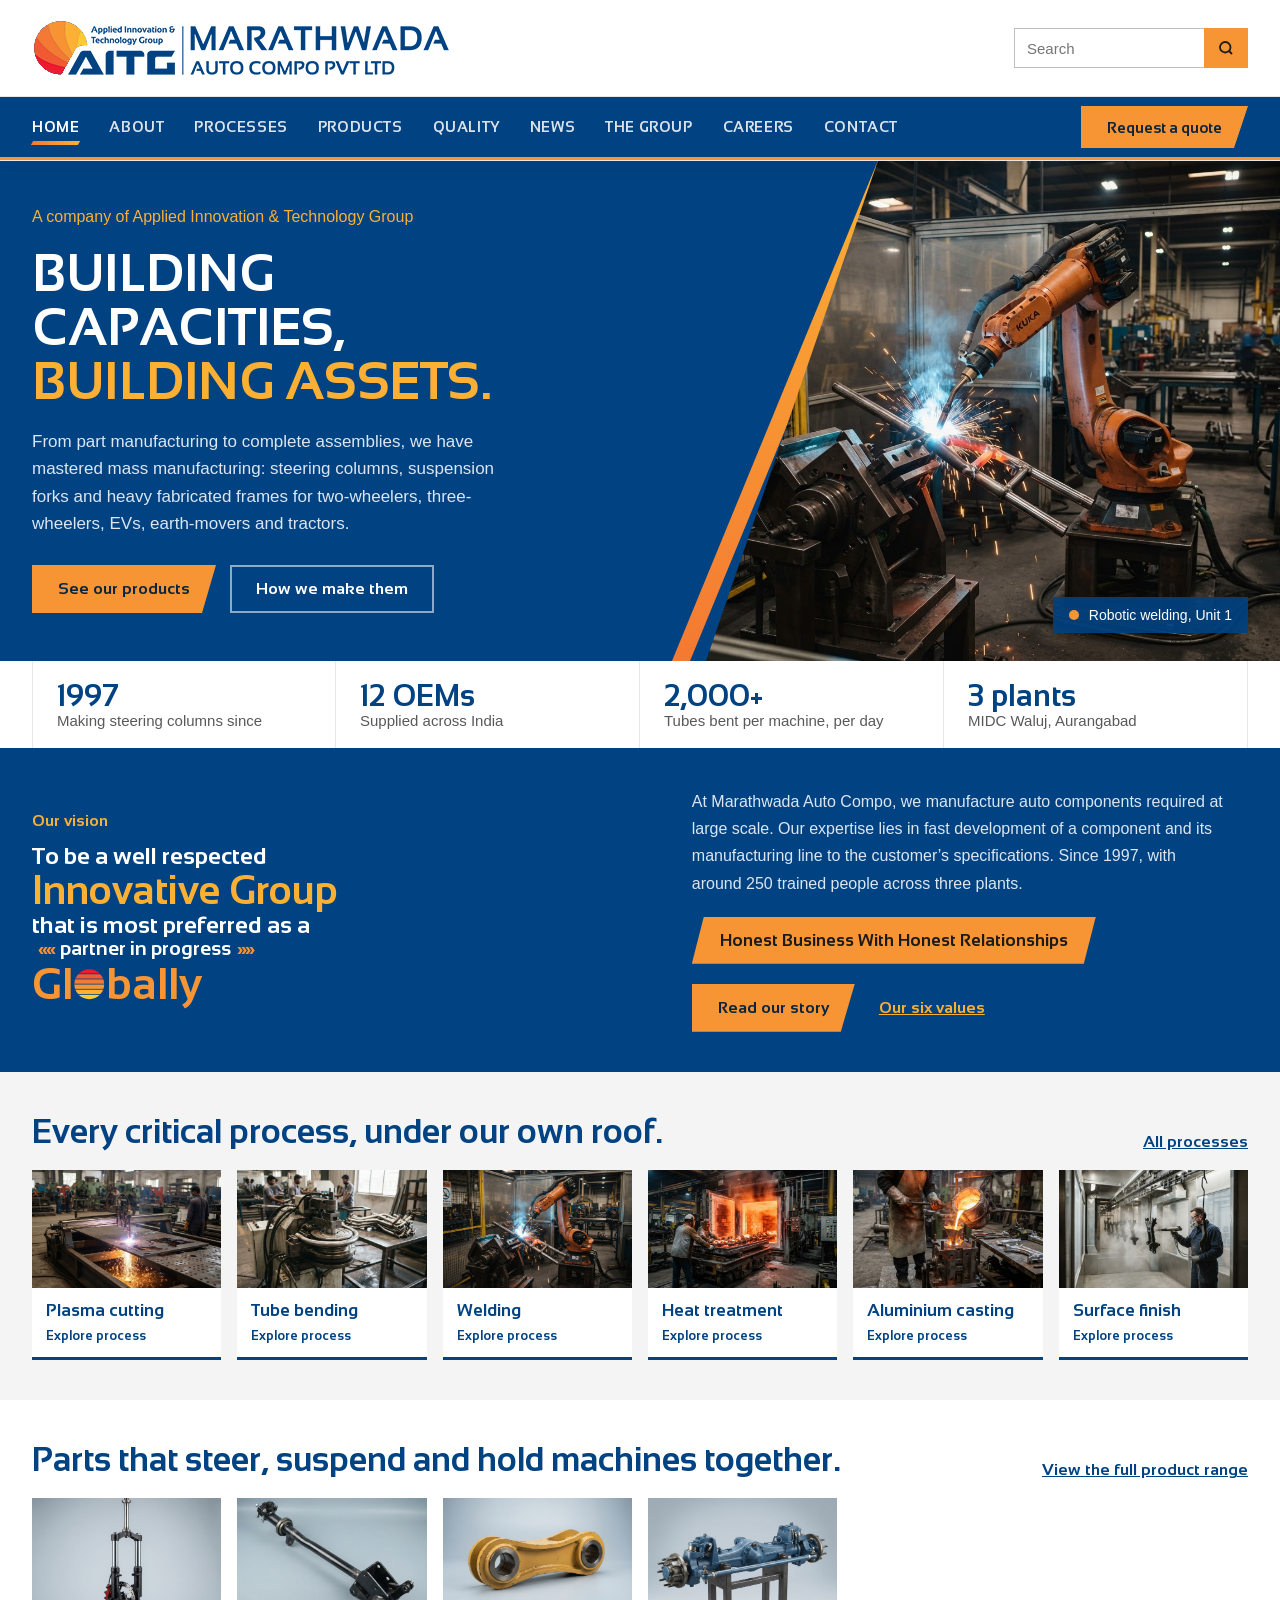
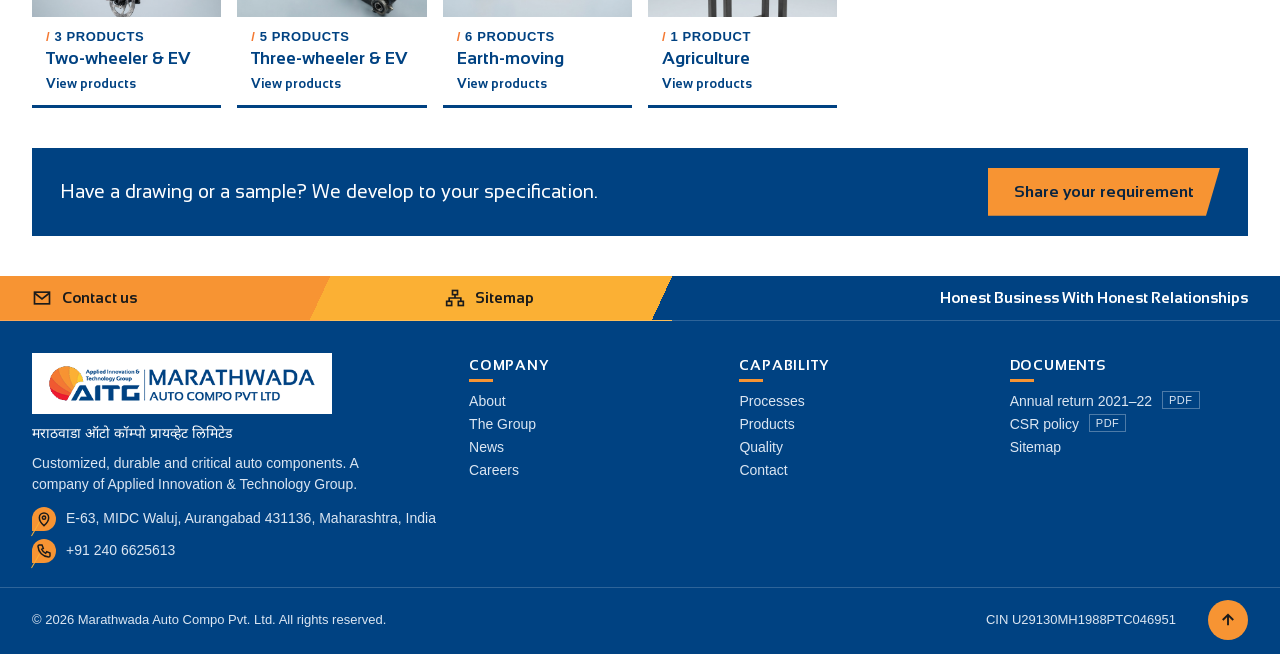
==== commit 2feb7f71: "Use the white-background logo, a blue menu bar and plain page addresses - White-background logo (mac" ====
--- a/index.html
+++ b/index.html
@@ -5,7 +5,7 @@
 <meta name="viewport" content="width=device-width, initial-scale=1">
 <title>Marathwada Auto Compo Pvt. Ltd. | Critical auto components, Aurangabad</title>
 <meta name="description" content="MACPL develops and manufactures safety-critical auto components — steering columns, suspension forks and fabricated frames — for 2W, 3W, EV, earth-moving and agricultural OEMs. MIDC Waluj, Aurangabad.">
-<meta name="theme-color" content="#004282">
+<meta name="theme-color" content="#ffffff">
 <meta property="og:title" content="Marathwada Auto Compo Pvt. Ltd.">
 <meta property="og:description" content="Critical components, built to carry the load. A company of Applied Innovation &amp; Technology Group.">
 <meta property="og:type" content="website">
@@ -26,8 +26,8 @@
   <div class="masthead">
     <div class="wrap">
       <a class="brand" href="index.html">
-        <!-- AITG–MACPL logo: replace with the master artwork (SVG) from the brand custodian; never redraw it (manual p.12) -->
-        <img class="brand-logo" src="assets/images/macpl-logo.png" width="419" height="58" alt="AITG Marathwada Auto Compo Pvt Ltd, home">
+        <!-- AITG–MACPL logo, white-background version (macpl-logo-white.png, made from macpl-logo.png). Replace with the master artwork (SVG) from the brand custodian; never redraw it (manual p.12) -->
+        <img class="brand-logo" src="assets/images/macpl-logo-white.png" width="419" height="58" alt="AITG Marathwada Auto Compo Pvt Ltd, home">
       </a>
       <form class="search" action="search.html" role="search"><label class="sr" for="q">Search the site</label><input id="q" name="q" type="search" placeholder="Search"><button type="submit" aria-label="Search"><svg width="18" height="18" viewBox="0 0 24 24" fill="none" stroke="currentColor" stroke-width="2.4" aria-hidden="true"><circle cx="11" cy="11" r="7"/><path d="m20 20-4-4"/></svg></button></form>
       <button class="menu-btn" aria-label="Open menu" aria-expanded="false" aria-controls="site-nav">
@@ -98,7 +98,7 @@
     <div class="vision-side">
       <p class="lead">At Marathwada Auto Compo, we manufacture auto components required at large scale. Our expertise lies in fast development of a component and its manufacturing line to the customer’s specifications. Since 1997, with around 250 trained people across three plants.</p>
       <p class="tagline-band">Honest Business With Honest Relationships</p>
-      <p class="links"><a class="btn btn-sun" href="about.html">Read our story</a><a class="sec-link" href="about.html#values">Our six values</a></p>
+      <p class="links"><a class="btn btn-sun" href="about.html">Read our story</a><a class="sec-link" href="about.html">Our six values</a></p>
     </div>
   </div>
 </section>
@@ -141,23 +141,23 @@
   <div class="wrap foot">
     <div class="foot-about">
       <a class="brand" href="index.html">
-        <img class="brand-logo" src="assets/images/macpl-logo.png" width="419" height="58" alt="AITG Marathwada Auto Compo Pvt Ltd, home">
+        <img class="brand-logo" src="assets/images/macpl-logo-white.png" width="419" height="58" alt="AITG Marathwada Auto Compo Pvt Ltd, home">
       </a>
       <p class="mr" lang="mr">मराठवाडा ऑटो कॉम्पो प्रायव्हेट लिमिटेड</p>
       <p>Customized, durable and critical auto components. A company of Applied Innovation &amp; Technology Group.</p>
       <ul class="foot-contact">
         <li><span class="ico"><svg width="16" height="16" viewBox="0 0 24 24" fill="none" stroke="currentColor" stroke-width="2.2" aria-hidden="true"><path d="M12 22s7-6.2 7-12a7 7 0 1 0-14 0c0 5.8 7 12 7 12z"/><circle cx="12" cy="10" r="2.5"/></svg></span><span>E-63, MIDC Waluj, Aurangabad 431136, Maharashtra, India</span></li>
-        <li><span class="ico"><svg width="16" height="16" viewBox="0 0 24 24" fill="none" stroke="currentColor" stroke-width="2.2" aria-hidden="true"><path d="M5 3h4l2 5-2.5 1.5a11 11 0 0 0 6 6L16 13l5 2v4a2 2 0 0 1-2 2A17 17 0 0 1 3 5a2 2 0 0 1 2-2z"/></svg></span><span><a href="tel:+912406625613">+91 240 6625613</a> / <a href="tel:+912406625614">4</a></span></li>
+        <li><span class="ico"><svg width="16" height="16" viewBox="0 0 24 24" fill="none" stroke="currentColor" stroke-width="2.2" aria-hidden="true"><path d="M5 3h4l2 5-2.5 1.5a11 11 0 0 0 6 6L16 13l5 2v4a2 2 0 0 1-2 2A17 17 0 0 1 3 5a2 2 0 0 1 2-2z"/></svg></span><span><a href="tel:+912406625613">+91 240 6625613</a></span></li>
       </ul>
     </div>
-    <div class="col"><h2>Company</h2><a href="about.html">About</a><a href="about.html#management">Management</a><a href="group.html">The Group</a><a href="news.html">News</a><a href="careers.html">Careers</a></div>
+    <div class="col"><h2>Company</h2><a href="about.html">About</a><a href="group.html">The Group</a><a href="news.html">News</a><a href="careers.html">Careers</a></div>
     <div class="col"><h2>Capability</h2><a href="processes.html">Processes</a><a href="products.html">Products</a><a href="quality.html">Quality</a><a href="contact.html">Contact</a></div>
     <div class="col"><h2>Documents</h2><a href="https://www.macpl-aitg.co/images/financials/MACPL-Annual-Return-2021-2022.pdf">Annual return 2021–22 <em>PDF</em></a><a href="https://www.macpl-aitg.co/images/financials/MACPL-CSR-Policy-2022.pdf">CSR policy <em>PDF</em></a><a href="sitemap.html">Sitemap</a></div>
   </div>
   <div class="wrap legal">
     <span>© <span id="year">2026</span> Marathwada Auto Compo Pvt. Ltd. All rights reserved.</span>
     <span>CIN U29130MH1988PTC046951</span>
-    <a class="to-top" href="#" aria-label="Back to top" title="Back to top"><svg width="18" height="18" viewBox="0 0 24 24" fill="none" stroke="currentColor" stroke-width="2.5" aria-hidden="true"><path d="M12 19V5M5 12l7-7 7 7"/></svg></a>
+    <button class="to-top" type="button" aria-label="Back to top" title="Back to top"><svg width="18" height="18" viewBox="0 0 24 24" fill="none" stroke="currentColor" stroke-width="2.5" aria-hidden="true"><path d="M12 19V5M5 12l7-7 7 7"/></svg></button>
   </div>
 </footer>
 
--- a/assets/css/style.css
+++ b/assets/css/style.css
@@ -35,27 +35,29 @@
 
 /* Header: blue masthead (logo, search) + white nav bar (manual p.35, current site) */
 .site-header{position:sticky;top:-96px;z-index:50;background:#fff;box-shadow:0 1px 0 var(--line),0 6px 18px rgba(0,0,0,.06)}
-.masthead{background:var(--blue)}
+.masthead{background:#fff;border-bottom:1px solid var(--line)}
 .masthead .wrap{height:96px;display:flex;align-items:center;gap:24px}
 .brand{display:block;flex:0 1 419px;min-width:0;line-height:0;text-decoration:none}
 /* 58px tall = above the 55px digital minimum (manual p.15) */
 .brand-logo{display:block;width:100%;height:auto}
 .search{display:flex;flex:none;margin-left:auto}
-.search input{width:190px;min-height:40px;border:0;padding:8px 12px;font-size:15px}
+.search input{width:190px;min-height:40px;border:1px solid #bcbec0;border-right:0;padding:8px 12px;font-size:15px}
 .search button{display:inline-flex;align-items:center;justify-content:center;width:44px;min-height:40px;border:0;background:var(--o3);color:var(--on-sun);cursor:pointer}
 .search button:hover{background:var(--o4)}
+/* menu bar: brand blue, orange line above the page banner */
+.navbar{background:var(--blue);border-bottom:3px solid var(--o3)}
 .navbar .wrap{display:flex}
 .nav{display:flex;align-items:center;flex:1;gap:4px}
 .nav .search{display:none}
-.nav a.navlink{position:relative;display:flex;align-items:center;min-height:60px;padding:0 13px;font-family:var(--head);font-weight:700;font-size:14.5px;letter-spacing:.6px;text-transform:uppercase;color:var(--ink);text-decoration:none;transition:color .2s}
+.nav a.navlink{position:relative;display:flex;align-items:center;min-height:60px;padding:0 13px;font-family:var(--head);font-weight:700;font-size:14.5px;letter-spacing:.6px;text-transform:uppercase;color:rgba(255,255,255,.85);text-decoration:none;transition:color .2s}
 .nav a.navlink:first-child{margin-left:-13px}
 /* slanted orange underline: slides in on hover, stays on the current page */
 .nav a.navlink::after{content:"";position:absolute;left:13px;right:13px;bottom:12px;height:4px;background:linear-gradient(90deg,var(--o2),var(--o4));transform:scaleX(0) skewX(-30deg);transform-origin:left;transition:transform .25s cubic-bezier(.2,.7,.2,1)}
-.nav a.navlink:hover{color:var(--blue)}
+.nav a.navlink:hover{color:#fff}
 .nav a.navlink:hover::after,.nav a.navlink[aria-current="page"]::after{transform:scaleX(1) skewX(-30deg)}
-.nav a.navlink[aria-current="page"]{color:var(--blue)}
+.nav a.navlink[aria-current="page"]{color:#fff}
 .nav .nav-cta{margin-left:auto;min-height:42px;font-size:15px}
-.menu-btn{display:none;flex:none;margin-left:auto;background:none;border:0;width:48px;height:48px;cursor:pointer;color:#fff}
+.menu-btn{display:none;flex:none;margin-left:auto;background:none;border:0;width:48px;height:48px;cursor:pointer;color:var(--blue)}
 
 /* Buttons */
 .btn{display:inline-flex;align-items:center;justify-content:center;min-height:48px;padding:0 26px;font-family:var(--head);font-weight:700;font-size:16px;text-decoration:none;border:0;cursor:pointer;clip-path:polygon(0 0,100% 0,calc(100% - 14px) 100%,0 100%)}
@@ -259,7 +261,7 @@
 .foot-strip .fs-tag{margin:0;justify-self:end;font-size:15px;font-family:var(--head);font-weight:700;color:#fff}
 .foot,.legal{position:relative;z-index:1}
 .foot{display:grid;grid-template-columns:minmax(0,1.7fr) repeat(3,minmax(0,1fr));gap:32px;padding-top:32px;padding-bottom:24px;font-size:14px}
-.foot-about .brand{width:280px;max-width:100%}
+.foot-about .brand{width:300px;max-width:100%;padding:12px 16px;background:#fff}
 .foot-about .mr{margin:10px 0 0;font-size:14px;color:#fff}
 .foot-about p{margin:8px 0 0;line-height:1.5;max-width:46ch}
 .foot-contact{list-style:none;margin:12px 0 0;padding:0;display:flex;flex-direction:column;gap:8px;line-height:1.4}
@@ -279,7 +281,7 @@
 .foot .btn-sun,.foot .btn-sun:hover{color:#0a2540}
 .legal{border-top:1px solid rgba(255,255,255,.18);padding-top:12px;padding-bottom:14px;font-size:13px;display:flex;flex-wrap:wrap;justify-content:space-between;align-items:center;gap:12px 32px}
 .legal span:first-child{margin-right:auto}
-.to-top{display:inline-flex;align-items:center;justify-content:center;width:40px;height:40px;border-radius:50%;background:var(--o3);color:var(--on-sun);text-decoration:none;transition:background .2s,transform .2s}
+.to-top{border:0;cursor:pointer;display:inline-flex;align-items:center;justify-content:center;width:40px;height:40px;border-radius:50%;background:var(--o3);color:var(--on-sun);text-decoration:none;transition:background .2s,transform .2s}
 .to-top:hover{background:var(--o4);color:var(--on-sun);transform:translateY(-2px)}
 
 /* Page hero (inner pages): blue with orange crescent and curved lower edge (manual p.24, posters p.46–48) */
@@ -416,14 +418,15 @@
   .menu-btn{display:inline-flex;align-items:center;justify-content:center}
   .navbar{position:absolute;left:0;right:0;top:100%}
   .navbar .wrap{display:block}
-  .nav{display:none;flex-direction:column;background:#fff;padding:4px 0 20px;box-shadow:0 12px 24px rgba(0,0,0,.12);margin:0 -32px;padding-left:32px;padding-right:32px}
+  .navbar{background:none;border:0}
+  .nav{display:none;flex-direction:column;align-items:stretch;background:var(--blue);border-bottom:3px solid var(--o3);padding:4px 0 20px;box-shadow:0 12px 24px rgba(0,0,0,.12);margin:0 -32px;padding-left:32px;padding-right:32px}
   .nav.open{display:flex}
-  .nav a.navlink{min-height:52px;padding:0;border-bottom:1px solid var(--line)}
+  .nav a.navlink{min-height:52px;padding:0;border-bottom:1px solid rgba(255,255,255,.18)}
   .nav a.navlink:first-child{margin-left:0}
   .nav a.navlink::after{left:0;right:auto;top:14px;bottom:14px;width:4px;height:auto;margin-left:-14px;transform:scaleY(0);transform-origin:top}
   .nav a.navlink:hover::after,.nav a.navlink[aria-current="page"]::after{transform:none}
   .nav .nav-cta{margin:16px 0 0;align-self:flex-start}
-  .nav .search{display:flex;margin-top:16px}
+  .nav .search{display:flex;margin:16px 0 0}
   .nav .search input{flex:1;width:auto;border:1px solid #bcbec0}
   .foot{grid-template-columns:repeat(3,minmax(0,1fr))}
   .foot-about{grid-column:1/-1}
